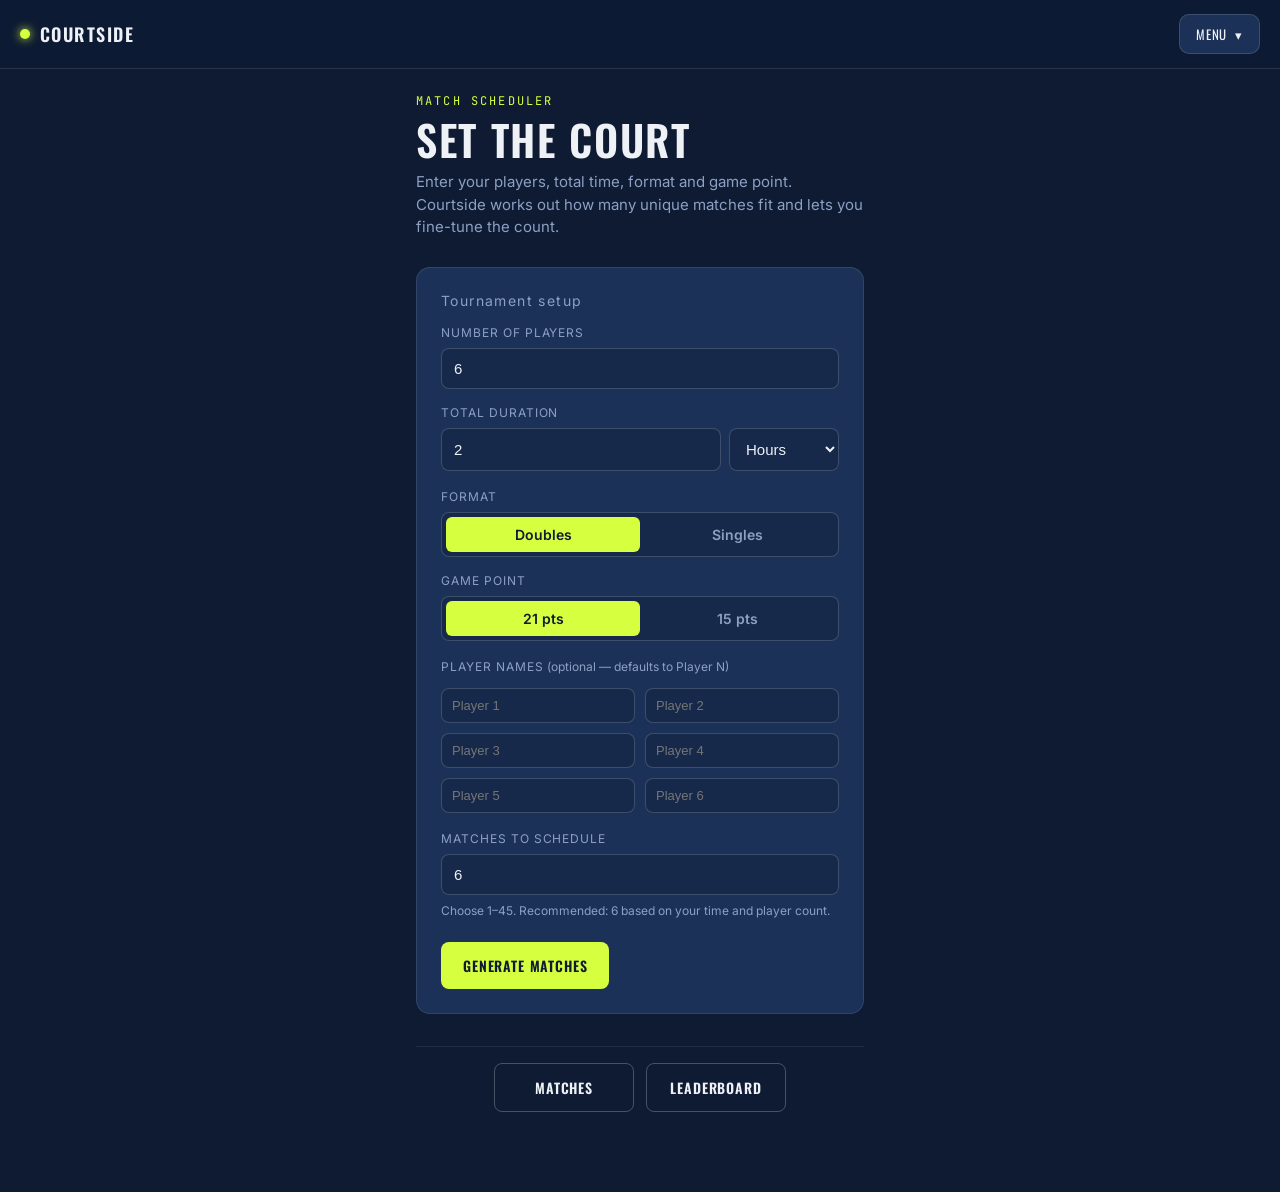
==== index.html @ 6d099b91 "Add files via upload Enabled share button for Sharing Leaderboard" ====
<!DOCTYPE html>
<html lang="en">
<head>
  <meta charset="UTF-8">
  <meta name="viewport" content="width=device-width, initial-scale=1.0">
  <title>Courtside — Badminton Match Scheduler</title>
  <link rel="preconnect" href="https://fonts.googleapis.com">
  <link href="https://fonts.googleapis.com/css2?family=Oswald:wght@500;600;700&family=Inter:wght@400;500;600;700&family=JetBrains+Mono:wght@500;600&display=swap" rel="stylesheet">
  <style>
    * { box-sizing: border-box; margin: 0; }
    body {
      background: #0E1B33;
      background-image: 
        linear-gradient(#0E1B33, #0E1B33),
        repeating-linear-gradient(0deg, rgba(238,241,246,0.025) 0px, rgba(238,241,246,0.025) 1px, transparent 1px, transparent 80px),
        repeating-linear-gradient(90deg, rgba(238,241,246,0.025) 0px, rgba(238,241,246,0.025) 1px, transparent 1px, transparent 80px);
      color: #EEF1F6;
      font-family: 'Inter', system-ui, sans-serif;
      min-height: 100vh;
    }
    h1, h2, h3, .display { font-family: 'Oswald', sans-serif; text-transform: uppercase; letter-spacing: 0.04em; font-weight: 600; margin: 0; }
    .mono { font-family: 'JetBrains Mono', monospace; }
    button { font-family: inherit; cursor: pointer; }
    :focus-visible { outline: 2px solid #D6FF3F; outline-offset: 2px; }

    /* navbar */
    .navbar {
      position: sticky; top: 0; z-index: 50;
      display: flex; align-items: center; justify-content: space-between;
      padding: 14px 20px;
      background: rgba(14,27,51,0.92);
      backdrop-filter: blur(6px);
      border-bottom: 1px solid rgba(238,241,246,0.12);
    }
    .navbar__brand { display: flex; align-items: center; gap: 10px; }
    .navbar__brand .dot { width: 10px; height: 10px; border-radius: 50%; background: #D6FF3F; box-shadow: 0 0 10px #D6FF3F; }
    .navbar__title { font-size: 18px; letter-spacing: 0.08em; }
    .navbar__menu { position: relative; }
    .navbar__toggle {
      background: #1C3157; border: 1px solid rgba(238,241,246,0.15);
      color: #EEF1F6; padding: 9px 16px; border-radius: 10px;
      font-family: 'Oswald', sans-serif; font-size: 13px; letter-spacing: 0.06em; text-transform: uppercase;
      display: flex; align-items: center; gap: 8px;
    }
    .navbar__toggle:hover { border-color: #D6FF3F; }
    .navbar__caret { transition: transform .15s ease; }
    .navbar__menu.open .navbar__caret { transform: rotate(180deg); }
    .navbar__dropdown {
      position: absolute; right: 0; top: calc(100% + 8px);
      background: #1C3157; border: 1px solid rgba(238,241,246,0.15);
      border-radius: 10px; min-width: 190px; overflow: hidden;
      box-shadow: 0 12px 30px rgba(0,0,0,0.45);
      display: none; flex-direction: column;
    }
    .navbar__menu.open .navbar__dropdown { display: flex; }
    .navbar__item {
      padding: 12px 16px; background: transparent; border: 0; color: #EEF1F6;
      text-align: left; font-size: 14px; display: flex; align-items: center; justify-content: space-between;
    }
    .navbar__item:hover { background: #213A66; }
    .navbar__item.active { color: #D6FF3F; }
    .navbar__item.danger:hover { background: rgba(255,107,107,0.14); color: #FF6B6B; }

    main { max-width: 480px; margin: 0 auto; padding: 24px 16px 80px; }
    .view { display: none; }
    .view.active { display: block; }

    /* home */
    .hero { margin-bottom: 28px; }
    .hero__eyebrow { color: #D6FF3F; font-family: 'JetBrains Mono', monospace; font-size: 12px; letter-spacing: 0.18em; text-transform: uppercase; margin-bottom: 8px; }
    .hero h1 { font-size: clamp(28px, 5vw, 42px); line-height: 1.05; }
    .hero p { color: #8CA0C4; max-width: 560px; margin-top: 10px; font-size: 15px; line-height: 1.5; }

    .panel {
      background: #1C3157; border: 1px solid rgba(238,241,246,0.1);
      border-radius: 14px; padding: 24px; margin-bottom: 20px;
    }
    .panel__title { font-size: 14px; color: #8CA0C4; letter-spacing: 0.1em; margin-bottom: 16px; }

    .field-row { display: grid; grid-template-columns: 1fr; gap: 16px; margin-bottom: 18px; }
    .field { display: flex; flex-direction: column; gap: 8px; }
    .field label { font-size: 12px; color: #8CA0C4; text-transform: uppercase; letter-spacing: 0.08em; }
    .field .field-hint { font-size: 12px; color: #8CA0C4; text-transform: none; letter-spacing: 0; }
    .field input[type="number"], .field select {
      background: #16294A; border: 1px solid rgba(238,241,246,0.18);
      color: #EEF1F6; padding: 11px 12px; border-radius: 8px; font-size: 15px;
      width: 100%;
      min-width: 0;
    }
    .duration-combo { display: flex; gap: 8px; }
    .duration-combo input { flex: 1; min-width: 0; }
    .duration-combo select { width: 110px; flex-shrink: 0; }

    .segmented {
      display: flex; background: #16294A; border-radius: 8px; padding: 4px; border: 1px solid rgba(238,241,246,0.18);
    }
    .segmented button {
      flex: 1; background: transparent; border: 0; color: #8CA0C4;
      padding: 9px 10px; border-radius: 6px; font-size: 14px; font-weight: 600;
    }
    .segmented button.active { background: #D6FF3F; color: #0E1B33; }

    .player-names { display: grid; grid-template-columns: 1fr 1fr; gap: 10px; margin-top: 6px; }
    .player-names input {
      background: #16294A; border: 1px solid rgba(238,241,246,0.18);
      color: #EEF1F6; padding: 9px 10px; border-radius: 8px; font-size: 13px; width: 100%;
      min-width: 0;
    }

    .btn {
      border: 0; border-radius: 8px; padding: 13px 22px; font-family: 'Oswald', sans-serif;
      font-size: 14px; letter-spacing: 0.06em; text-transform: uppercase; font-weight: 600;
    }
    .btn-primary { background: #D6FF3F; color: #0E1B33; }
    .btn-primary:hover { background: #a8c92f; }
    .btn-ghost { background: transparent; border: 1px solid rgba(238,241,246,0.25); color: #EEF1F6; }
    .btn-ghost:hover { border-color: #D6FF3F; color: #D6FF3F; }
    .btn-danger { background: transparent; border: 1px solid rgba(255,107,107,0.5); color: #FF6B6B; }
    .btn-danger:hover { background: rgba(255,107,107,0.12); }
    .btn:disabled { opacity: 0.4; cursor: not-allowed; }

    .banner { padding: 12px 14px; border-radius: 8px; font-size: 13px; margin-bottom: 16px; line-height: 1.5; }
    .banner-error { background: rgba(255,107,107,0.12); border: 1px solid rgba(255,107,107,0.4); color: #ffb3b3; }
    .banner-warning { background: rgba(255,178,56,0.12); border: 1px solid rgba(255,178,56,0.4); color: #FFB238; }
    .banner-empty { background: #1C3157; border: 1px dashed rgba(238,241,246,0.25); color: #8CA0C4; text-align: center; padding: 40px 20px; border-radius: 14px; }

    /* scoreboard */
    .scoreboard {
      display: grid; grid-template-columns: 1fr 1fr;
      background: #0E1B33; border: 1px solid rgba(214,255,63,0.3);
      border-radius: 12px; overflow: hidden; margin-bottom: 24px;
    }
    .scoreboard__cell {
      padding: 14px 16px; border-right: 1px solid rgba(238,241,246,0.1); border-bottom: 1px solid rgba(238,241,246,0.1);
    }
    .scoreboard__cell:nth-child(2n) { border-right: 0; }
    .scoreboard__cell:nth-last-child(-n+2) { border-bottom: 0; }
    .scoreboard__label { font-size: 10px; color: #8CA0C4; letter-spacing: 0.14em; text-transform: uppercase; margin-bottom: 6px; }
    .scoreboard__value { font-family: 'JetBrains Mono', monospace; font-size: 20px; color: #D6FF3F; font-weight: 600; }
    .scoreboard__bar { height: 5px; background: #1C3157; border-radius: 3px; margin-top: 8px; overflow: hidden; }
    .scoreboard__bar-fill { height: 100%; background: #D6FF3F; }

    /* match cards */
    .match-list-heading { display: flex; align-items: center; gap: 12px; margin: 0 0 14px; }
    .match-list-heading span.line { flex: 1; height: 1px; background: rgba(238,241,246,0.15); }
    .match-list-heading__label { font-size: 13px; color: #8CA0C4; letter-spacing: 0.12em; text-transform: uppercase; }

    .match-grid { display: grid; grid-template-columns: 1fr; gap: 16px; }

    .match-card {
      background: #1C3157; border: 1px solid rgba(238,241,246,0.1);
      border-radius: 12px; overflow: hidden;
    }
    .match-card__meta {
      display: flex; justify-content: space-between; align-items: center;
      padding: 10px 14px; background: rgba(0,0,0,0.15);
      font-family: 'JetBrains Mono', monospace; font-size: 11px; color: #8CA0C4;
    }
    .match-card__court {
      display: grid; grid-template-columns: 1fr auto 1fr; align-items: stretch;
      min-height: 96px;
    }
    .match-card__side {
      display: flex; flex-direction: column; justify-content: center; align-items: center;
      padding: 14px 10px; text-align: center; gap: 4px;
    }
    .match-card__side-name { font-size: 14px; font-weight: 600; line-height: 1.3; }
    .match-card__net {
      width: 0; border-left: 2px dashed rgba(238,241,246,0.3); position: relative;
    }
    .match-card__net::before {
      content: ""; position: absolute; top: 50%; left: 50%; transform: translate(-50%,-50%);
      width: 22px; height: 22px; border-radius: 50%; background: #0E1B33;
      border: 1px solid rgba(238,241,246,0.3);
    }
    .match-card__actions { display: grid; grid-template-columns: 1fr 1fr; border-top: 1px solid rgba(238,241,246,0.1); }
    .match-card__win-btn {
      background: transparent; border: 0; color: #8CA0C4; padding: 11px 8px;
      font-size: 12px; letter-spacing: 0.05em; text-transform: uppercase; font-weight: 600;
      border-right: 1px solid rgba(238,241,246,0.1);
    }
    .match-card__win-btn:last-child { border-right: 0; }
    .match-card__win-btn:hover:not(:disabled) { background: rgba(214,255,63,0.12); color: #D6FF3F; }
    .match-card__win-btn:disabled { cursor: default; }

    .match-card.decided .match-card__side.winner { background: rgba(214,255,63,0.1); }
    .match-card.decided .match-card__side.winner .match-card__side-name { color: #D6FF3F; }
    .match-card.decided .match-card__side.winner::after { content: "🏸 WON"; font-size: 10px; letter-spacing: 0.1em; color: #D6FF3F; margin-top: 2px; }
    .match-card.decided .match-card__side.loser { opacity: 0.45; }
    .match-card.decided .match-card__win-btn { opacity: 0.35; }
    .match-card.decided .match-card__win-btn.chosen { opacity: 1; color: #D6FF3F; }

    /* leaderboard */
    .leaderboard-wrap { width: 100%; overflow-x: auto; border-radius: 12px; }
    .leaderboard-table { width: 100%; min-width: 420px; border-collapse: collapse; background: #1C3157; }
    .leaderboard-table th, .leaderboard-table td { padding: 10px 12px; text-align: left; font-size: 13px; white-space: nowrap; }
    .leaderboard-table thead th {
      background: rgba(0,0,0,0.2); font-family: 'JetBrains Mono', monospace; font-size: 11px;
      color: #8CA0C4; text-transform: uppercase; letter-spacing: 0.08em;
    }
    .leaderboard-table tbody tr:not(:last-child) { border-bottom: 1px solid rgba(238,241,246,0.08); }
    .leaderboard-table tbody tr:first-child .rank { color: #D6FF3F; }
    .rank { font-family: 'JetBrains Mono', monospace; font-weight: 600; }
    .win-pct { color: #8CA0C4; font-family: 'JetBrains Mono', monospace; font-size: 13px; }

    .section-actions { display: flex; gap: 12px; margin-top: 24px; flex-wrap: wrap; }

    /* bottom nav */
    .bottom-nav {
      display: flex; justify-content: center; gap: 12px;
      margin-top: 32px; padding-top: 16px;
      border-top: 1px solid rgba(238,241,246,0.08);
    }
    .bottom-nav .btn { flex: 1; max-width: 140px; text-align: center; }

    .share-btn {
      background: #1C3157; border: 1px solid rgba(214,255,63,0.3);
      color: #D6FF3F; padding: 10px 16px; border-radius: 8px;
      font-family: 'Oswald', sans-serif; font-size: 13px; letter-spacing: 0.06em;
      display: inline-flex; align-items: center; gap: 8px;
    }
    .share-btn:hover { background: #213A66; }

    @media (max-width:400px){
      .panel { padding: 16px; }
      .duration-combo select { width: 90px; }
      .field-row { gap: 12px; }
    }
    @media (prefers-reduced-motion: reduce){ * { transition: none !important; } }
  </style>
</head>
<body>

<nav class="navbar">
  <div class="navbar__brand">
    <span class="dot"></span>
    <span class="navbar__title display">Courtside</span>
  </div>
  <div class="navbar__menu" id="navMenu">
    <button class="navbar__toggle" id="navToggle" aria-haspopup="true" aria-expanded="false">
      Menu <span class="navbar__caret">▾</span>
    </button>
    <div class="navbar__dropdown" role="menu">
      <button class="navbar__item" data-view="home" role="menuitem">Home</button>
      <button class="navbar__item" data-view="matches" role="menuitem">Matches</button>
      <button class="navbar__item" data-view="leaderboard" role="menuitem">Leaderboard</button>
      <button class="navbar__item danger" id="resetBtn" role="menuitem">Reset</button>
    </div>
  </div>
</nav>

<main>

  <!-- HOME -->
  <section class="view" id="view-home">
    <div class="hero">
      <div class="hero__eyebrow">Match Scheduler</div>
      <h1 id="homeHeading">Set the court</h1>
      <p>Enter your players, total time, format and game point. Courtside works out
      how many unique matches fit and lets you fine-tune the count.</p>
    </div>
    <div id="homeBanner"></div>

    <form class="panel" id="setupForm">
      <div class="panel__title">Tournament setup</div>

      <div class="field-row">
        <div class="field">
          <label for="numPlayers">Number of players</label>
          <input type="number" id="numPlayers" min="2" max="40" step="1" value="6" required>
        </div>
        <div class="field">
          <label for="durationValue">Total duration</label>
          <div class="duration-combo">
            <input type="number" id="durationValue" min="1" step="1" value="2" required>
            <select id="durationUnit">
              <option value="hrs" selected>Hours</option>
              <option value="min">Minutes</option>
            </select>
          </div>
        </div>
      </div>

      <div class="field-row">
        <div class="field">
          <label>Format</label>
          <div class="segmented" id="formatSegmented">
            <button type="button" data-format="doubles" class="active">Doubles</button>
            <button type="button" data-format="singles">Singles</button>
          </div>
        </div>
        <div class="field">
          <label>Game point</label>
          <div class="segmented" id="gamePointSegmented">
            <button type="button" data-point="21" class="active">21 pts</button>
            <button type="button" data-point="15">15 pts</button>
          </div>
        </div>
      </div>

      <div class="field" style="margin-bottom:18px;">
        <label>Player names <span class="field-hint">(optional — defaults to Player N)</span></label>
        <div class="player-names" id="playerNames"></div>
      </div>

      <div class="field" style="margin-bottom:18px;">
        <label for="matchCount">Matches to schedule</label>
        <input type="number" id="matchCount" min="1" step="1" value="1">
        <span class="field-hint" id="matchCountHint"></span>
      </div>

      <div class="section-actions">
        <button type="submit" class="btn btn-primary" id="generateBtn">Generate Matches</button>
      </div>
    </form>

    <!-- bottom nav -->
    <div class="bottom-nav">
      <button class="btn btn-ghost" onclick="setView('matches')">Matches</button>
      <button class="btn btn-ghost" onclick="setView('leaderboard')">Leaderboard</button>
    </div>
  </section>

  <!-- MATCHES -->
  <section class="view" id="view-matches">
    <div class="hero">
      <div class="hero__eyebrow">Schedule</div>
      <h1>Matches</h1>
    </div>
    <div id="matchesContent"></div>

    <div class="bottom-nav">
      <button class="btn btn-ghost" onclick="setView('home')">Home</button>
      <button class="btn btn-ghost" onclick="setView('leaderboard')">Leaderboard</button>
      <button class="share-btn" id="shareMatchesBtn">📤 Share</button>
    </div>
  </section>

  <!-- LEADERBOARD -->
  <section class="view" id="view-leaderboard">
    <div class="hero">
      <div class="hero__eyebrow">Standings</div>
      <h1>Leaderboard</h1>
    </div>
    <div id="leaderboardContent"></div>

    <div class="bottom-nav">
      <button class="btn btn-ghost" onclick="setView('home')">Home</button>
      <button class="btn btn-ghost" onclick="setView('matches')">Matches</button>
      <button class="share-btn" id="shareLeaderboardBtn">📤 Share</button>
    </div>
  </section>

</main>

<script>
  /* ─── STATE ─── */
  const STORAGE_KEY = 'courtside_state_v2';
  let storageAvailable = true;

  function defaultState(){
    return {
      config: { numPlayers: 6, durationValue: 2, durationUnit: 'hrs', format: 'doubles', gamePoint: 21, matchCount: null },
      playerNames: [],
      players: [],
      matches: [],
      matchMinutes: 0,
      generated: false,
      warning: null,
      currentView: 'home'
    };
  }

  function loadState(){
    try { const raw = localStorage.getItem(STORAGE_KEY); if(!raw) return defaultState(); return Object.assign(defaultState(), JSON.parse(raw)); }
    catch(e){ storageAvailable = false; return defaultState(); }
  }

  let state = loadState();

  function saveState(){
    if(!storageAvailable) return;
    try { localStorage.setItem(STORAGE_KEY, JSON.stringify(state)); } catch(e){ storageAvailable = false; }
  }

  function resetState(){
    try { localStorage.removeItem(STORAGE_KEY); } catch(e) {}
    state = defaultState();
    saveState();
    renderAll();
    setView('home');
  }

  /* ─── MATCH ENGINE ─── */
  const MatchEngine = (function(){
    const TRANSITION_MINUTES = 3;
    const ABS_MIN_MATCH_MINUTES = 4;

    function combin(n,k){ if(k<0||k>n) return 0; k=Math.min(k,n-k); let r=1; for(let i=0;i<k;i++) r = r*(n-i)/(i+1); return Math.round(r); }

    function combinationIndices(n,k){
      const results=[]; const combo=[];
      function recurse(start){
        if(combo.length===k){ results.push(combo.slice()); return; }
        for(let i=start;i<n;i++){ combo.push(i); recurse(i+1); combo.pop(); }
      }
      recurse(0);
      return results;
    }

    function shuffle(arr){ const a=arr.slice(); for(let i=a.length-1;i>0;i--){ const j=Math.floor(Math.random()*(i+1)); [a[i],a[j]]=[a[j],a[i]]; } return a; }

    function matchMinutesForGamePoint(gamePoint){ return Math.max(ABS_MIN_MATCH_MINUTES, Math.round(15 * (gamePoint / 21))); }

    function maxUniqueMatches(n, format){
      if(format === 'singles') return n >= 2 ? combin(n,2) : 0;
      return n >= 4 ? combin(n,4) * 3 : 0;
    }

    function timeFitCount(totalMinutes, matchMinutes){
      if(matchMinutes <= 0) return 0;
      return Math.max(0, Math.floor((totalMinutes + TRANSITION_MINUTES) / (matchMinutes + TRANSITION_MINUTES)));
    }

    function estimate(n, format, totalMinutes, gamePoint){
      const maxUnique = maxUniqueMatches(n, format);
      const estMatchMinutes = matchMinutesForGamePoint(gamePoint);
      const fit = timeFitCount(totalMinutes, estMatchMinutes);
      const recommended = maxUnique > 0 ? Math.max(1, Math.min(maxUnique, fit || 1)) : 0;
      return { maxUnique, estMatchMinutes, timeFit: fit, recommended };
    }

    function generateSinglesMatches(players, desiredCount){
      const entities = shuffle(players).map(p => ({ id: p.id, name: p.name }));
      let list = entities.slice();
      const hasBye = list.length % 2 !== 0;
      if(hasBye) list.push({ id:'bye', name:'BYE', isBye:true });
      const n = list.length;
      if(n < 2) return [];
      const fixed = list[0];
      let rotating = list.slice(1);
      const rounds = [];
      for(let r=0; r<n-1; r++){
        const roundEntities = [fixed, ...rotating];
        const roundMatches = [];
        for(let i=0; i<n/2; i++){
          const a = roundEntities[i];
          const b = roundEntities[n-1-i];
          if(!a.isBye && !b.isBye) roundMatches.push({ sideA: a, sideB: b });
        }
        if(roundMatches.length) rounds.push(roundMatches);
        rotating.unshift(rotating.pop());
      }
      const flat = rounds.flat().slice(0, desiredCount);
      return flat.map(m => ({
        sideA: { playerIds: [m.sideA.id], label: m.sideA.name },
        sideB: { playerIds: [m.sideB.id], label: m.sideB.name }
      }));
    }

    function generateDoublesMatches(players, desiredCount){
      const n = players.length;
      if(n < 4 || desiredCount <= 0) return [];
      const playedCount = {}; players.forEach(p => playedCount[p.id] = 0);
      const usedPartnerships = new Map();
      const usedMatchKeys = new Set();
      const matches = [];
      function partnershipKey(pair){ return pair.map(p => p.id).sort().join('+'); }
      function matchKey(sideA, sideB){
        const a = partnershipKey(sideA), b = partnershipKey(sideB);
        return [a,b].sort().join('__');
      }
      function bumpPartnership(pair){ const k = partnershipKey(pair); usedPartnerships.set(k, (usedPartnerships.get(k)||0)+1); }
      function commit(sideA, sideB){
        matches.push({ sideA, sideB });
        usedMatchKeys.add(matchKey(sideA, sideB));
        sideA.forEach(p => playedCount[p.id]++);
        sideB.forEach(p => playedCount[p.id]++);
        bumpPartnership(sideA);
        bumpPartnership(sideB);
      }
      function splitScore(sideA, sideB){
        return (usedPartnerships.get(partnershipKey(sideA))||0) + (usedPartnerships.get(partnershipKey(sideB))||0);
      }

      const smallPool = n <= 16;
      if(smallPool){
        let candidates = [];
        combinationIndices(n, 4).forEach(idxSet => {
          const [a,b,c,d] = idxSet.map(i => players[i]);
          [[[a,b],[c,d]], [[a,c],[b,d]], [[a,d],[b,c]]].forEach(([sA,sB]) => candidates.push({ sideA: sA, sideB: sB }));
        });
        while(matches.length < desiredCount && candidates.length){
          candidates = candidates.filter(c => !usedMatchKeys.has(matchKey(c.sideA, c.sideB)));
          if(!candidates.length) break;
          candidates.sort((x,y) => {
            const px = x.sideA.concat(x.sideB).reduce((s,p)=>s+playedCount[p.id],0);
            const py = y.sideA.concat(y.sideB).reduce((s,p)=>s+playedCount[p.id],0);
            if(px !== py) return px - py;
            return splitScore(x.sideA, x.sideB) - splitScore(y.sideA, y.sideB);
          });
          const shortlist = candidates.slice(0, Math.min(5, candidates.length));
          const pick = shortlist[Math.floor(Math.random() * shortlist.length)];
          commit(pick.sideA, pick.sideB);
        }
      } else {
        let attempts = 0;
        const maxAttempts = desiredCount * 100 + 500;
        while(matches.length < desiredCount && attempts < maxAttempts){
          attempts++;
          const sorted = players.slice().sort((x,y) => playedCount[x.id] - playedCount[y.id] || Math.random() - 0.5);
          const [a,b,c,d] = sorted.slice(0,4);
          const splits = [[[a,b],[c,d]], [[a,c],[b,d]], [[a,d],[b,c]]]
            .sort((s1,s2) => splitScore(s1[0],s1[1]) - splitScore(s2[0],s2[1]));
          const [sideA, sideB] = splits[0];
          if(usedMatchKeys.has(matchKey(sideA, sideB))) continue;
          commit(sideA, sideB);
        }
      }
      return matches.map(m => ({
        sideA: { playerIds: m.sideA.map(p=>p.id), label: m.sideA.map(p=>p.name).join(' & ') },
        sideB: { playerIds: m.sideB.map(p=>p.id), label: m.sideB.map(p=>p.name).join(' & ') }
      }));
    }

    function assignSchedule(flatMatches, totalMinutes){
      const count = flatMatches.length;
      if(count === 0) return { matches: [], matchMinutes: 0, warning: null };
      let matchMinutes = Math.floor((totalMinutes - (count - 1) * TRANSITION_MINUTES) / count);
      let warning = null;
      if(matchMinutes < ABS_MIN_MATCH_MINUTES){
        matchMinutes = ABS_MIN_MATCH_MINUTES;
        warning = `Tight schedule: matches are set to the ${ABS_MIN_MATCH_MINUTES}-min floor to fit all ${count} into your total duration. Reduce match count or add time for a more comfortable pace.`;
      }
      let cursor = 0, id = 1;
      const scheduled = flatMatches.map(m => {
        const startMin = cursor, endMin = cursor + matchMinutes;
        cursor = endMin + TRANSITION_MINUTES;
        return { id: 'm' + (id++), sideA: m.sideA, sideB: m.sideB, winnerSide: null, startMin, endMin };
      });
      return { matches: scheduled, matchMinutes, warning };
    }

    function generate(config, players){
      const totalMinutes = config.durationUnit === 'hrs' ? Number(config.durationValue) * 60 : Number(config.durationValue);
      const flat = config.format === 'singles' ? generateSinglesMatches(players, config.matchCount) : generateDoublesMatches(players, config.matchCount);
      return assignSchedule(flat, totalMinutes);
    }

    return { estimate, maxUniqueMatches, matchMinutesForGamePoint, timeFitCount, generate };
  })();

  /* ─── HELPERS ─── */
  function formatMinutes(min){ const h=Math.floor(min/60), m=min%60; return h>0 ? `${h}:${String(m).padStart(2,'0')}` : `0:${String(m).padStart(2,'0')}`; }
  function getFormat(){ return document.querySelector('#formatSegmented button.active').dataset.format; }
  function getGamePoint(){ return Number(document.querySelector('#gamePointSegmented button.active').dataset.point); }

  /* ─── RENDER HOME ─── */
  function renderPlayerNameInputs(){
    const container = document.getElementById('playerNames');
    const n = Math.max(0, Math.min(40, Number(document.getElementById('numPlayers').value) || 0));
    const existing = state.playerNames || [];
    container.innerHTML = '';
    for(let i=0;i<n;i++){
      const input = document.createElement('input');
      input.type = 'text';
      input.placeholder = `Player ${i+1}`;
      input.value = existing[i] || '';
      input.dataset.idx = i;
      container.appendChild(input);
    }
  }

  function updateEstimate(){
    const numPlayers = Math.max(0, Number(document.getElementById('numPlayers').value) || 0);
    const durationValue = Number(document.getElementById('durationValue').value) || 0;
    const durationUnit = document.getElementById('durationUnit').value;
    const format = getFormat();
    const gamePoint = getGamePoint();
    const totalMinutes = durationUnit === 'hrs' ? durationValue*60 : durationValue;

    const est = MatchEngine.estimate(numPlayers, format, totalMinutes, gamePoint);
    const countInput = document.getElementById('matchCount');
    const hint = document.getElementById('matchCountHint');

    if(est.maxUnique === 0){
      countInput.min = 0; countInput.max = 0; countInput.value = 0; countInput.disabled = true;
      hint.textContent = '';
      return;
    }
    countInput.disabled = false;
    countInput.min = 1;
    countInput.max = est.maxUnique;
    const desired = Number(countInput.dataset.userSet === '1' ? countInput.value : est.recommended);
    countInput.value = Math.min(Math.max(desired || est.recommended, 1), est.maxUnique);
    hint.textContent = `Choose 1–${est.maxUnique}. Recommended: ${est.recommended} based on your time and player count.`;
  }

  function renderHome(){
    document.getElementById('numPlayers').value = state.config.numPlayers;
    document.getElementById('durationValue').value = state.config.durationValue;
    document.getElementById('durationUnit').value = state.config.durationUnit;
    document.querySelectorAll('#formatSegmented button').forEach(btn => btn.classList.toggle('active', btn.dataset.format === state.config.format));
    document.querySelectorAll('#gamePointSegmented button').forEach(btn => btn.classList.toggle('active', Number(btn.dataset.point) === state.config.gamePoint));
    renderPlayerNameInputs();
    const countInput = document.getElementById('matchCount');
    countInput.dataset.userSet = '0';
    updateEstimate();
    document.getElementById('homeHeading').textContent = state.generated ? 'Update the court' : 'Set the court';
    document.getElementById('generateBtn').textContent = state.generated ? 'Regenerate Matches' : 'Generate Matches';
    const banner = document.getElementById('homeBanner');
    banner.innerHTML = '';
    if(!storageAvailable){
      const div = document.createElement('div');
      div.className = 'banner banner-error';
      div.textContent = 'This browser is blocking local storage, so results won\'t be saved across a refresh. Everything still works for this session.';
      banner.appendChild(div);
    }
    if(state.generated){
      const div = document.createElement('div');
      div.className = 'banner banner-warning';
      div.textContent = 'A schedule already exists. Regenerating will reshuffle pairings and clear all recorded results.';
      banner.appendChild(div);
    }
  }

  /* ─── RENDER MATCHES ─── */
  function renderMatches(){
    const container = document.getElementById('matchesContent');
    container.innerHTML = '';
    if(!state.generated || state.matches.length === 0){
      const empty = document.createElement('div');
      empty.className = 'banner-empty';
      empty.innerHTML = `No matches yet. Head to <strong>Home</strong> to set up players, duration and format.`;
      container.appendChild(empty);
      return;
    }
    if(state.warning){
      const warn = document.createElement('div');
      warn.className = 'banner banner-warning';
      warn.textContent = state.warning;
      container.appendChild(warn);
    }
    const flat = state.matches;
    const completed = flat.filter(m => m.winnerSide).length;
    const totalTime = flat.length ? flat[flat.length-1].endMin : 0;
    const pct = flat.length ? Math.round((completed/flat.length)*100) : 0;

    const scoreboard = document.createElement('div');
    scoreboard.className = 'scoreboard';
    scoreboard.innerHTML = `
      <div class="scoreboard__cell">
        <div class="scoreboard__label">Format</div>
        <div class="scoreboard__value" style="font-size:16px;text-transform:capitalize;">${state.config.format} · to ${state.config.gamePoint}</div>
      </div>
      <div class="scoreboard__cell">
        <div class="scoreboard__label">Match length</div>
        <div class="scoreboard__value">${state.matchMinutes} min</div>
      </div>
      <div class="scoreboard__cell">
        <div class="scoreboard__label">Matches</div>
        <div class="scoreboard__value">${completed}/${flat.length}</div>
        <div class="scoreboard__bar"><div class="scoreboard__bar-fill" style="width:${pct}%;"></div></div>
      </div>
      <div class="scoreboard__cell">
        <div class="scoreboard__label">Scheduled length</div>
        <div class="scoreboard__value">${formatMinutes(totalTime)}</div>
      </div>
    `;
    container.appendChild(scoreboard);

    const grid = document.createElement('div');
    grid.className = 'match-grid';
    flat.forEach(match => grid.appendChild(renderMatchCard(match)));
    container.appendChild(grid);
  }

  function renderMatchCard(match){
    const card = document.createElement('div');
    card.className = 'match-card' + (match.winnerSide ? ' decided' : '');
    const meta = document.createElement('div');
    meta.className = 'match-card__meta mono';
    meta.innerHTML = `<span>${match.id.toUpperCase()}</span><span>${formatMinutes(match.startMin)}–${formatMinutes(match.endMin)}</span>`;
    card.appendChild(meta);
    const court = document.createElement('div');
    court.className = 'match-card__court';
    const sideA = document.createElement('div');
    sideA.className = 'match-card__side' + (match.winnerSide === 'A' ? ' winner' : (match.winnerSide ? ' loser' : ''));
    sideA.innerHTML = `<span class="match-card__side-name">${match.sideA.label}</span>`;
    const net = document.createElement('div');
    net.className = 'match-card__net';
    const sideB = document.createElement('div');
    sideB.className = 'match-card__side' + (match.winnerSide === 'B' ? ' winner' : (match.winnerSide ? ' loser' : ''));
    sideB.innerHTML = `<span class="match-card__side-name">${match.sideB.label}</span>`;
    court.appendChild(sideA); court.appendChild(net); court.appendChild(sideB);
    card.appendChild(court);

    const actions = document.createElement('div');
    actions.className = 'match-card__actions';
    const btnA = document.createElement('button');
    btnA.className = 'match-card__win-btn' + (match.winnerSide === 'A' ? ' chosen' : '');
    btnA.textContent = match.winnerSide ? (match.winnerSide === 'A' ? '✓ Winner' : match.sideA.label.split(' ')[0] + ' lost') : `${match.sideA.label} won`;
    btnA.disabled = !!match.winnerSide;
    btnA.addEventListener('click', () => setWinner(match.id, 'A'));
    const btnB = document.createElement('button');
    btnB.className = 'match-card__win-btn' + (match.winnerSide === 'B' ? ' chosen' : '');
    btnB.textContent = match.winnerSide ? (match.winnerSide === 'B' ? '✓ Winner' : match.sideB.label.split(' ')[0] + ' lost') : `${match.sideB.label} won`;
    btnB.disabled = !!match.winnerSide;
    btnB.addEventListener('click', () => setWinner(match.id, 'B'));
    actions.appendChild(btnA); actions.appendChild(btnB);
    card.appendChild(actions);
    return card;
  }

  function setWinner(matchId, side){
    const match = state.matches.find(m => m.id === matchId);
    if(match && !match.winnerSide){
      match.winnerSide = side;
      saveState();
      renderMatches();
      renderLeaderboard();
    }
  }

  /* ─── RENDER LEADERBOARD ─── */
  function computeLeaderboard(){
    const stats = {};
    state.players.forEach(p => { stats[p.id] = { name: p.name, wins:0, losses:0, played:0 }; });
    state.matches.forEach(m => {
      if(!m.winnerSide) return;
      const winningIds = m.winnerSide === 'A' ? m.sideA.playerIds : m.sideB.playerIds;
      const losingIds = m.winnerSide === 'A' ? m.sideB.playerIds : m.sideA.playerIds;
      winningIds.forEach(id => { if(stats[id]){ stats[id].wins++; stats[id].played++; } });
      losingIds.forEach(id => { if(stats[id]){ stats[id].losses++; stats[id].played++; } });
    });
    return Object.values(stats).sort((a,b) => b.wins - a.wins || a.losses - b.losses);
  }

  function renderLeaderboard(){
    const container = document.getElementById('leaderboardContent');
    container.innerHTML = '';
    if(!state.generated || state.players.length === 0){
      const empty = document.createElement('div');
      empty.className = 'banner-empty';
      empty.innerHTML = `No standings yet. Generate matches and record a few results first.`;
      container.appendChild(empty);
      return;
    }
    const standings = computeLeaderboard();
    const table = document.createElement('table');
    table.className = 'leaderboard-table';
    table.innerHTML = `<thead><tr><th>#</th><th>Player</th><th>W</th><th>L</th><th>Played</th><th>Win %</th></tr></thead><tbody></tbody>`;
    const tbody = table.querySelector('tbody');
    standings.forEach((s, idx) => {
      const pct = s.played ? Math.round((s.wins/s.played)*100) : 0;
      const tr = document.createElement('tr');
      tr.innerHTML = `<td class="rank">${idx+1}</td><td>${s.name}</td><td>${s.wins}</td><td>${s.losses}</td><td>${s.played}</td><td class="win-pct">${s.played ? pct + '%' : '—'}</td>`;
      tbody.appendChild(tr);
    });
    const wrap = document.createElement('div');
    wrap.className = 'leaderboard-wrap';
    wrap.appendChild(table);
    container.appendChild(wrap);
  }

  /* ─── SHARE ─── */
  function buildShareText(){
    const date = new Date().toLocaleDateString('en-US', { year:'numeric', month:'short', day:'numeric' });
    const standings = computeLeaderboard();
    let text = `🏸 Match Results — ${date}\n\n`;
    const medals = ['🥇','🥈','🥉'];
    standings.forEach((s, i) => {
      const medal = i < 3 ? medals[i] : `${i+1}.`;
      text += `${medal} ${s.name} — ${s.wins}W, ${s.losses}L\n`;
    });
    const totalMatches = state.matches.filter(m => m.winnerSide).length;
    text += `\nTotal Matches: ${totalMatches}`;
    return text;
  }

  function shareResults(){
    const text = buildShareText();
    if(navigator.share){
      navigator.share({ title: 'Badminton Results', text }).catch(() => {});
    } else {
      navigator.clipboard.writeText(text).then(() => {
        alert('Results copied to clipboard! You can paste them into any chat app.');
      }).catch(() => {
        // fallback
        const textarea = document.createElement('textarea');
        textarea.value = text;
        document.body.appendChild(textarea);
        textarea.select();
        try { document.execCommand('copy'); alert('Results copied to clipboard!'); } catch(e) { alert('Copy failed. Please copy the text manually.'); }
        document.body.removeChild(textarea);
      });
    }
  }

  /* ─── VIEW SWITCHING ─── */
  function setView(view){
    state.currentView = view;
    saveState();
    document.querySelectorAll('.view').forEach(v => v.classList.remove('active'));
    document.getElementById('view-' + view).classList.add('active');
    document.querySelectorAll('.navbar__item[data-view]').forEach(btn => btn.classList.toggle('active', btn.dataset.view === view));
    if(view === 'home') renderHome();
    if(view === 'matches') renderMatches();
    if(view === 'leaderboard') renderLeaderboard();
    closeNav();
  }

  function renderAll(){ renderHome(); renderMatches(); renderLeaderboard(); }

  /* ─── NAV ─── */
  const navMenu = document.getElementById('navMenu');
  const navToggle = document.getElementById('navToggle');
  function closeNav(){ navMenu.classList.remove('open'); navToggle.setAttribute('aria-expanded','false'); }
  navToggle.addEventListener('click', (e) => { e.stopPropagation(); const isOpen = navMenu.classList.toggle('open'); navToggle.setAttribute('aria-expanded', String(isOpen)); });
  document.addEventListener('click', (e) => { if(!navMenu.contains(e.target)) closeNav(); });
  document.querySelectorAll('.navbar__item[data-view]').forEach(btn => btn.addEventListener('click', () => setView(btn.dataset.view)));

  /* ─── RESET ─── */
  document.getElementById('resetBtn').addEventListener('click', () => { closeNav(); if(confirm('Reset will permanently clear all players, matches and results. Continue?')) resetState(); });

  /* ─── SHARE BUTTONS ─── */
  document.getElementById('shareMatchesBtn').addEventListener('click', shareResults);
  document.getElementById('shareLeaderboardBtn').addEventListener('click', shareResults);

  /* ─── SETUP FORM ─── */
  document.getElementById('numPlayers').addEventListener('input', () => { renderPlayerNameInputs(); document.getElementById('matchCount').dataset.userSet = '0'; updateEstimate(); });
  document.getElementById('durationValue').addEventListener('input', updateEstimate);
  document.getElementById('durationUnit').addEventListener('change', updateEstimate);
  document.querySelectorAll('#formatSegmented button').forEach(btn => {
    btn.addEventListener('click', () => {
      document.querySelectorAll('#formatSegmented button').forEach(b => b.classList.remove('active'));
      btn.classList.add('active');
      document.getElementById('matchCount').dataset.userSet = '0';
      updateEstimate();
    });
  });
  document.querySelectorAll('#gamePointSegmented button').forEach(btn => {
    btn.addEventListener('click', () => {
      document.querySelectorAll('#gamePointSegmented button').forEach(b => b.classList.remove('active'));
      btn.classList.add('active');
      document.getElementById('matchCount').dataset.userSet = '0';
      updateEstimate();
    });
  });
  document.getElementById('matchCount').addEventListener('input', (e) => e.target.dataset.userSet = '1');

  document.getElementById('setupForm').addEventListener('submit', (e) => {
    e.preventDefault();
    const numPlayers = Number(document.getElementById('numPlayers').value);
    const durationValue = Number(document.getElementById('durationValue').value);
    const durationUnit = document.getElementById('durationUnit').value;
    const format = getFormat();
    const gamePoint = getGamePoint();
    const matchCount = Number(document.getElementById('matchCount').value);
    const banner = document.getElementById('homeBanner');
    banner.innerHTML = '';
    const errors = [];
    if(!Number.isInteger(numPlayers) || numPlayers < 2) errors.push('Enter at least 2 players.');
    if(format === 'doubles' && numPlayers < 4) errors.push('Doubles needs at least 4 players.');
    if(!durationValue || durationValue <= 0) errors.push('Enter a total duration greater than 0.');
    if(!matchCount || matchCount < 1) errors.push('Choose at least 1 match to schedule.');
    if(errors.length){
      const div = document.createElement('div');
      div.className = 'banner banner-error';
      div.innerHTML = errors.join('<br>');
      banner.appendChild(div);
      return;
    }
    if(state.generated){
      if(!confirm('This will reshuffle pairings and clear all current results. Continue?')) return;
    }
    const nameInputs = Array.from(document.querySelectorAll('#playerNames input'));
    const playerNames = nameInputs.map((inp, i) => inp.value.trim() || `Player ${i+1}`);
    const players = playerNames.map((name, i) => ({ id: 'p'+(i+1), name }));
    const config = { numPlayers, durationValue, durationUnit, format, gamePoint, matchCount };
    const result = MatchEngine.generate(config, players);
    state.config = config;
    state.playerNames = playerNames;
    state.players = players;
    state.matches = result.matches;
    state.matchMinutes = result.matchMinutes;
    state.warning = result.warning;
    state.generated = true;
    saveState();
    setView('matches');
  });

  /* ─── INIT ─── */
  (function init(){ renderAll(); setView(state.currentView || 'home'); })();
</script>
</body>
</html>
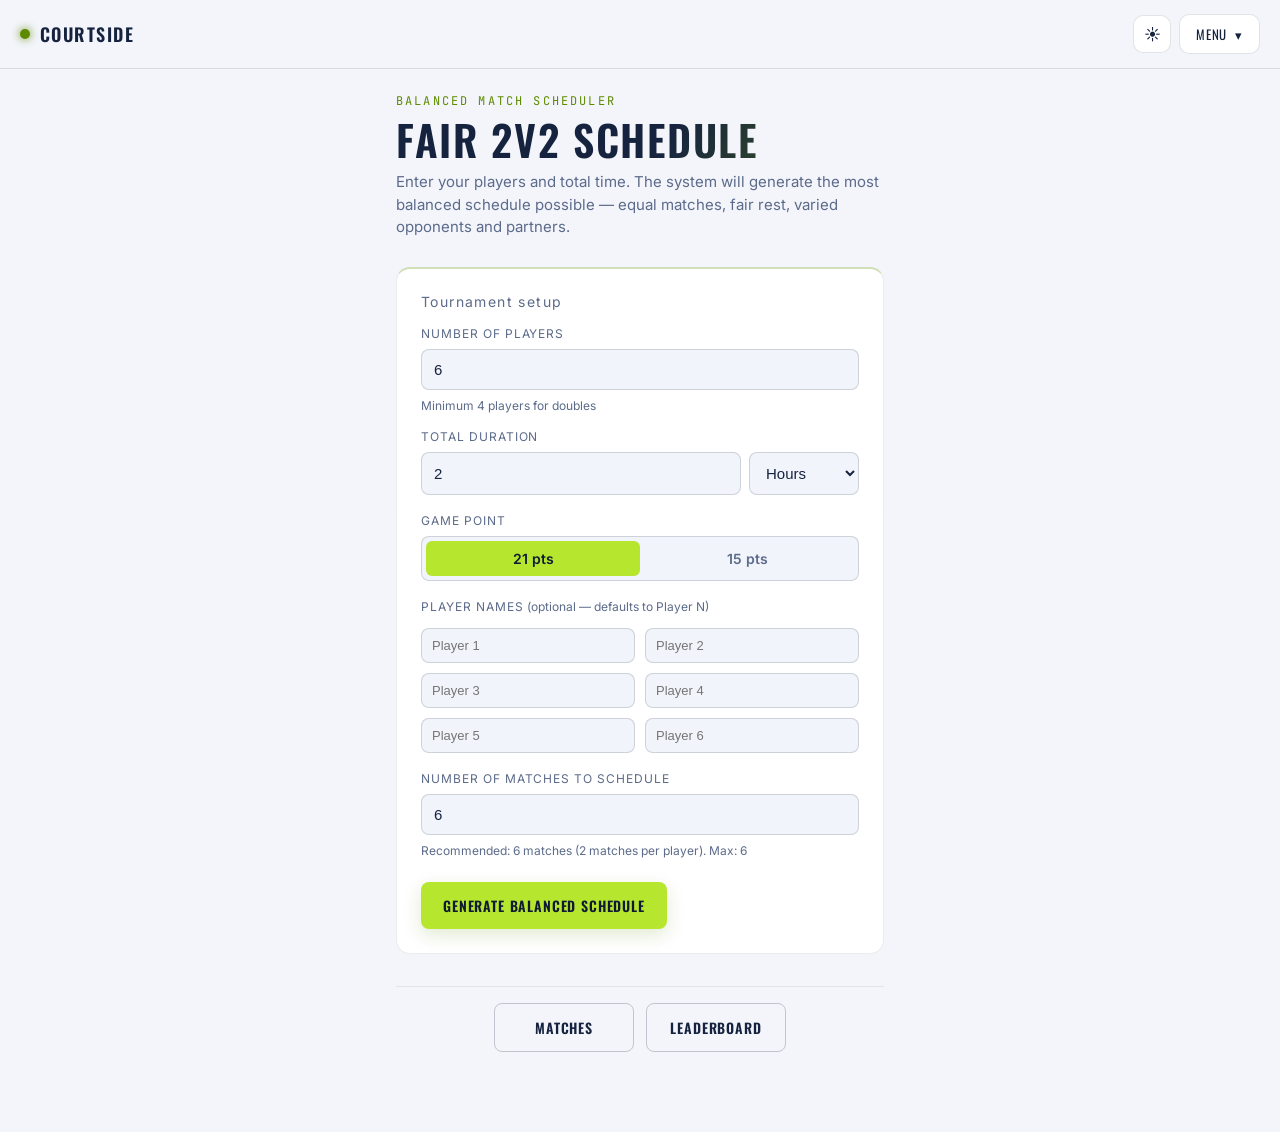
==== commit c00b26da: "Updated shuffle logic" ====
--- a/index.html
+++ b/index.html
@@ -3,87 +3,180 @@
 <head>
   <meta charset="UTF-8">
   <meta name="viewport" content="width=device-width, initial-scale=1.0">
-  <title>Courtside — Badminton Match Scheduler</title>
+  <title>Courtside — Balanced Badminton Scheduler</title>
   <link rel="preconnect" href="https://fonts.googleapis.com">
   <link href="https://fonts.googleapis.com/css2?family=Oswald:wght@500;600;700&family=Inter:wght@400;500;600;700&family=JetBrains+Mono:wght@500;600&display=swap" rel="stylesheet">
   <style>
+    :root{
+      color-scheme: dark;
+      /* surfaces */
+      --bg:#0E1B33;
+      --panel:#1C3157;
+      --panel-2:#213A66;
+      --inset:#16294A;
+      --grid-line: rgba(238,241,246,0.025);
+      --border-faint: rgba(238,241,246,0.1);
+      --border-soft: rgba(238,241,246,0.15);
+      --border-mid: rgba(238,241,246,0.18);
+      --border-strong: rgba(238,241,246,0.25);
+      --shadow: rgba(0,0,0,0.45);
+      --scrim: rgba(0,0,0,0.15);
+      /* text */
+      --text:#EEF1F6;
+      --text-muted:#8CA0C4;
+      /* accents — lime (primary/wins), teal (secondary/info), violet (tertiary) */
+      --accent:#D6FF3F;
+      --accent-strong:#EBFF8C;
+      --accent-hover:#BEE62E;
+      --accent-ink:#0E1B33;
+      --accent-soft: rgba(214,255,63,0.1);
+      --accent-soft-2: rgba(214,255,63,0.25);
+      --accent-soft-3: rgba(214,255,63,0.3);
+      --teal:#4FD8C4;
+      --teal-soft: rgba(79,216,196,0.16);
+      --violet:#B9A4FF;
+      --violet-soft: rgba(185,164,255,0.16);
+      --warning:#FFB238;
+      --warning-soft: rgba(255,178,56,0.12);
+      --warning-border: rgba(255,178,56,0.4);
+      --danger:#FF6B6B;
+      --danger-text:#ffb3b3;
+      --danger-soft: rgba(255,107,107,0.12);
+      --danger-border: rgba(255,107,107,0.4);
+      --danger-border-soft: rgba(255,107,107,0.5);
+      --danger-hover-bg: rgba(255,107,107,0.14);
+    }
+    html[data-theme="light"]{
+      color-scheme: light;
+      --bg:#F3F5FB;
+      --panel:#FFFFFF;
+      --panel-2:#EEF1FA;
+      --inset:#F1F4FA;
+      --grid-line: rgba(14,27,51,0.035);
+      --border-faint: rgba(14,27,51,0.08);
+      --border-soft: rgba(14,27,51,0.12);
+      --border-mid: rgba(14,27,51,0.16);
+      --border-strong: rgba(14,27,51,0.22);
+      --shadow: rgba(30,40,70,0.15);
+      --scrim: rgba(14,27,51,0.05);
+      --text:#16233F;
+      --text-muted:#5C6B8A;
+      --accent:#5E8A00;
+      --accent-strong:#4A6E00;
+      --accent-hover:#4A6E00;
+      --accent-ink:#FFFFFF;
+      --accent-soft: rgba(94,138,0,0.08);
+      --accent-soft-2: rgba(94,138,0,0.18);
+      --accent-soft-3: rgba(94,138,0,0.28);
+      --teal:#0E8C79;
+      --teal-soft: rgba(14,140,121,0.1);
+      --violet:#6E4FE0;
+      --violet-soft: rgba(110,79,224,0.1);
+      --warning:#B36B00;
+      --warning-soft: rgba(179,107,0,0.1);
+      --warning-border: rgba(179,107,0,0.35);
+      --danger:#C4302C;
+      --danger-text:#C4302C;
+      --danger-soft: rgba(196,48,44,0.08);
+      --danger-border: rgba(196,48,44,0.35);
+      --danger-border-soft: rgba(196,48,44,0.4);
+      --danger-hover-bg: rgba(196,48,44,0.1);
+    }
+    /* the primary button always sits on the vivid lime fill regardless of theme */
+    html[data-theme="light"] .btn-primary, html[data-theme="light"] .segmented button.active { color:#0E1B33; }
+    html[data-theme="light"] .btn-primary { background:#B7E62E; }
+    html[data-theme="light"] .btn-primary:hover { background:#A3D01F; }
+    html[data-theme="light"] .segmented button.active { background:#B7E62E; }
+
     * { box-sizing: border-box; margin: 0; }
     body {
-      background: #0E1B33;
-      background-image: 
-        linear-gradient(#0E1B33, #0E1B33),
-        repeating-linear-gradient(0deg, rgba(238,241,246,0.025) 0px, rgba(238,241,246,0.025) 1px, transparent 1px, transparent 80px),
-        repeating-linear-gradient(90deg, rgba(238,241,246,0.025) 0px, rgba(238,241,246,0.025) 1px, transparent 1px, transparent 80px);
-      color: #EEF1F6;
+      background: var(--bg);
+      background-image:
+        linear-gradient(var(--bg), var(--bg)),
+        repeating-linear-gradient(0deg, var(--grid-line) 0px, var(--grid-line) 1px, transparent 1px, transparent 80px),
+        repeating-linear-gradient(90deg, var(--grid-line) 0px, var(--grid-line) 1px, transparent 1px, transparent 80px);
+      color: var(--text);
       font-family: 'Inter', system-ui, sans-serif;
       min-height: 100vh;
+      transition: background-color .2s ease, color .2s ease;
     }
     h1, h2, h3, .display { font-family: 'Oswald', sans-serif; text-transform: uppercase; letter-spacing: 0.04em; font-weight: 600; margin: 0; }
     .mono { font-family: 'JetBrains Mono', monospace; }
     button { font-family: inherit; cursor: pointer; }
-    :focus-visible { outline: 2px solid #D6FF3F; outline-offset: 2px; }
-
-    /* navbar */
+    :focus-visible { outline: 2px solid var(--accent); outline-offset: 2px; }
+
     .navbar {
       position: sticky; top: 0; z-index: 50;
       display: flex; align-items: center; justify-content: space-between;
-      padding: 14px 20px;
-      background: rgba(14,27,51,0.92);
+      padding: 14px 20px; gap: 10px;
+      background: color-mix(in srgb, var(--bg) 92%, transparent);
       backdrop-filter: blur(6px);
-      border-bottom: 1px solid rgba(238,241,246,0.12);
+      border-bottom: 1px solid var(--border-soft);
     }
     .navbar__brand { display: flex; align-items: center; gap: 10px; }
-    .navbar__brand .dot { width: 10px; height: 10px; border-radius: 50%; background: #D6FF3F; box-shadow: 0 0 10px #D6FF3F; }
+    .navbar__brand .dot { width: 10px; height: 10px; border-radius: 50%; background: var(--accent); box-shadow: 0 0 10px var(--accent); }
     .navbar__title { font-size: 18px; letter-spacing: 0.08em; }
+    .navbar__controls { display: flex; align-items: center; gap: 8px; }
+    .theme-toggle {
+      background: var(--panel); border: 1px solid var(--border-soft);
+      color: var(--text); width: 38px; height: 38px; border-radius: 10px;
+      display: flex; align-items: center; justify-content: center; font-size: 16px;
+      flex-shrink: 0;
+    }
+    .theme-toggle:hover { border-color: var(--accent); }
     .navbar__menu { position: relative; }
     .navbar__toggle {
-      background: #1C3157; border: 1px solid rgba(238,241,246,0.15);
-      color: #EEF1F6; padding: 9px 16px; border-radius: 10px;
+      background: var(--panel); border: 1px solid var(--border-soft);
+      color: var(--text); padding: 9px 16px; border-radius: 10px;
       font-family: 'Oswald', sans-serif; font-size: 13px; letter-spacing: 0.06em; text-transform: uppercase;
       display: flex; align-items: center; gap: 8px;
     }
-    .navbar__toggle:hover { border-color: #D6FF3F; }
+    .navbar__toggle:hover { border-color: var(--accent); }
     .navbar__caret { transition: transform .15s ease; }
     .navbar__menu.open .navbar__caret { transform: rotate(180deg); }
     .navbar__dropdown {
       position: absolute; right: 0; top: calc(100% + 8px);
-      background: #1C3157; border: 1px solid rgba(238,241,246,0.15);
+      background: var(--panel); border: 1px solid var(--border-soft);
       border-radius: 10px; min-width: 190px; overflow: hidden;
-      box-shadow: 0 12px 30px rgba(0,0,0,0.45);
+      box-shadow: 0 12px 30px var(--shadow);
       display: none; flex-direction: column;
     }
     .navbar__menu.open .navbar__dropdown { display: flex; }
     .navbar__item {
-      padding: 12px 16px; background: transparent; border: 0; color: #EEF1F6;
+      padding: 12px 16px; background: transparent; border: 0; color: var(--text);
       text-align: left; font-size: 14px; display: flex; align-items: center; justify-content: space-between;
     }
-    .navbar__item:hover { background: #213A66; }
-    .navbar__item.active { color: #D6FF3F; }
-    .navbar__item.danger:hover { background: rgba(255,107,107,0.14); color: #FF6B6B; }
-
-    main { max-width: 480px; margin: 0 auto; padding: 24px 16px 80px; }
+    .navbar__item:hover { background: var(--panel-2); }
+    .navbar__item.active { color: var(--accent); }
+    .navbar__item.danger:hover { background: var(--danger-hover-bg); color: var(--danger); }
+
+    main { max-width: 520px; margin: 0 auto; padding: 24px 16px 80px; }
     .view { display: none; }
     .view.active { display: block; }
 
-    /* home */
     .hero { margin-bottom: 28px; }
-    .hero__eyebrow { color: #D6FF3F; font-family: 'JetBrains Mono', monospace; font-size: 12px; letter-spacing: 0.18em; text-transform: uppercase; margin-bottom: 8px; }
-    .hero h1 { font-size: clamp(28px, 5vw, 42px); line-height: 1.05; }
-    .hero p { color: #8CA0C4; max-width: 560px; margin-top: 10px; font-size: 15px; line-height: 1.5; }
+    .hero__eyebrow { color: var(--accent); font-family: 'JetBrains Mono', monospace; font-size: 12px; letter-spacing: 0.18em; text-transform: uppercase; margin-bottom: 8px; }
+    .hero h1 {
+      font-size: clamp(28px, 5vw, 42px); line-height: 1.05;
+      background: linear-gradient(120deg, var(--text) 55%, var(--accent) 130%);
+      -webkit-background-clip: text; background-clip: text; color: transparent;
+    }
+    .hero p { color: var(--text-muted); max-width: 560px; margin-top: 10px; font-size: 15px; line-height: 1.5; }
 
     .panel {
-      background: #1C3157; border: 1px solid rgba(238,241,246,0.1);
+      background: var(--panel); border: 1px solid var(--border-faint);
       border-radius: 14px; padding: 24px; margin-bottom: 20px;
-    }
-    .panel__title { font-size: 14px; color: #8CA0C4; letter-spacing: 0.1em; margin-bottom: 16px; }
+      border-top: 2px solid var(--accent-soft-3);
+    }
+    .panel__title { font-size: 14px; color: var(--text-muted); letter-spacing: 0.1em; margin-bottom: 16px; }
 
     .field-row { display: grid; grid-template-columns: 1fr; gap: 16px; margin-bottom: 18px; }
     .field { display: flex; flex-direction: column; gap: 8px; }
-    .field label { font-size: 12px; color: #8CA0C4; text-transform: uppercase; letter-spacing: 0.08em; }
-    .field .field-hint { font-size: 12px; color: #8CA0C4; text-transform: none; letter-spacing: 0; }
+    .field label { font-size: 12px; color: var(--text-muted); text-transform: uppercase; letter-spacing: 0.08em; }
+    .field .field-hint { font-size: 12px; color: var(--text-muted); text-transform: none; letter-spacing: 0; }
     .field input[type="number"], .field select {
-      background: #16294A; border: 1px solid rgba(238,241,246,0.18);
-      color: #EEF1F6; padding: 11px 12px; border-radius: 8px; font-size: 15px;
+      background: var(--inset); border: 1px solid var(--border-mid);
+      color: var(--text); padding: 11px 12px; border-radius: 8px; font-size: 15px;
       width: 100%;
       min-width: 0;
     }
@@ -92,18 +185,18 @@
     .duration-combo select { width: 110px; flex-shrink: 0; }
 
     .segmented {
-      display: flex; background: #16294A; border-radius: 8px; padding: 4px; border: 1px solid rgba(238,241,246,0.18);
+      display: flex; background: var(--inset); border-radius: 8px; padding: 4px; border: 1px solid var(--border-mid);
     }
     .segmented button {
-      flex: 1; background: transparent; border: 0; color: #8CA0C4;
+      flex: 1; background: transparent; border: 0; color: var(--text-muted);
       padding: 9px 10px; border-radius: 6px; font-size: 14px; font-weight: 600;
     }
-    .segmented button.active { background: #D6FF3F; color: #0E1B33; }
+    .segmented button.active { background: var(--accent); color: var(--accent-ink); }
 
     .player-names { display: grid; grid-template-columns: 1fr 1fr; gap: 10px; margin-top: 6px; }
     .player-names input {
-      background: #16294A; border: 1px solid rgba(238,241,246,0.18);
-      color: #EEF1F6; padding: 9px 10px; border-radius: 8px; font-size: 13px; width: 100%;
+      background: var(--inset); border: 1px solid var(--border-mid);
+      color: var(--text); padding: 9px 10px; border-radius: 8px; font-size: 13px; width: 100%;
       min-width: 0;
     }
 
@@ -111,120 +204,128 @@
       border: 0; border-radius: 8px; padding: 13px 22px; font-family: 'Oswald', sans-serif;
       font-size: 14px; letter-spacing: 0.06em; text-transform: uppercase; font-weight: 600;
     }
-    .btn-primary { background: #D6FF3F; color: #0E1B33; }
-    .btn-primary:hover { background: #a8c92f; }
-    .btn-ghost { background: transparent; border: 1px solid rgba(238,241,246,0.25); color: #EEF1F6; }
-    .btn-ghost:hover { border-color: #D6FF3F; color: #D6FF3F; }
-    .btn-danger { background: transparent; border: 1px solid rgba(255,107,107,0.5); color: #FF6B6B; }
-    .btn-danger:hover { background: rgba(255,107,107,0.12); }
+    .btn-primary { background: linear-gradient(135deg, var(--accent-strong), var(--accent)); color: var(--accent-ink); box-shadow: 0 6px 18px var(--accent-soft-2); }
+    .btn-primary:hover { background: var(--accent-hover); }
+    .btn-ghost { background: transparent; border: 1px solid var(--border-strong); color: var(--text); }
+    .btn-ghost:hover { border-color: var(--accent); color: var(--accent); }
+    .btn-danger { background: transparent; border: 1px solid var(--danger-border-soft); color: var(--danger); }
+    .btn-danger:hover { background: var(--danger-soft); }
     .btn:disabled { opacity: 0.4; cursor: not-allowed; }
 
     .banner { padding: 12px 14px; border-radius: 8px; font-size: 13px; margin-bottom: 16px; line-height: 1.5; }
-    .banner-error { background: rgba(255,107,107,0.12); border: 1px solid rgba(255,107,107,0.4); color: #ffb3b3; }
-    .banner-warning { background: rgba(255,178,56,0.12); border: 1px solid rgba(255,178,56,0.4); color: #FFB238; }
-    .banner-empty { background: #1C3157; border: 1px dashed rgba(238,241,246,0.25); color: #8CA0C4; text-align: center; padding: 40px 20px; border-radius: 14px; }
-
-    /* scoreboard */
+    .banner-error { background: var(--danger-soft); border: 1px solid var(--danger-border); color: var(--danger-text); }
+    .banner-success { background: var(--accent-soft); border: 1px solid var(--accent-soft-2); color: var(--accent); }
+    .banner-warning { background: var(--warning-soft); border: 1px solid var(--warning-border); color: var(--warning); }
+    .banner-empty { background: var(--panel); border: 1px dashed var(--border-strong); color: var(--text-muted); text-align: center; padding: 40px 20px; border-radius: 14px; }
+
     .scoreboard {
-      display: grid; grid-template-columns: 1fr 1fr;
-      background: #0E1B33; border: 1px solid rgba(214,255,63,0.3);
+      display: grid; grid-template-columns: 1fr 1fr 1fr;
+      background: var(--bg); border: 1px solid var(--accent-soft-3);
       border-radius: 12px; overflow: hidden; margin-bottom: 24px;
     }
     .scoreboard__cell {
-      padding: 14px 16px; border-right: 1px solid rgba(238,241,246,0.1); border-bottom: 1px solid rgba(238,241,246,0.1);
-    }
-    .scoreboard__cell:nth-child(2n) { border-right: 0; }
-    .scoreboard__cell:nth-last-child(-n+2) { border-bottom: 0; }
-    .scoreboard__label { font-size: 10px; color: #8CA0C4; letter-spacing: 0.14em; text-transform: uppercase; margin-bottom: 6px; }
-    .scoreboard__value { font-family: 'JetBrains Mono', monospace; font-size: 20px; color: #D6FF3F; font-weight: 600; }
-    .scoreboard__bar { height: 5px; background: #1C3157; border-radius: 3px; margin-top: 8px; overflow: hidden; }
-    .scoreboard__bar-fill { height: 100%; background: #D6FF3F; }
-
-    /* match cards */
-    .match-list-heading { display: flex; align-items: center; gap: 12px; margin: 0 0 14px; }
-    .match-list-heading span.line { flex: 1; height: 1px; background: rgba(238,241,246,0.15); }
-    .match-list-heading__label { font-size: 13px; color: #8CA0C4; letter-spacing: 0.12em; text-transform: uppercase; }
-
-    .match-grid { display: grid; grid-template-columns: 1fr; gap: 16px; }
+      padding: 14px 16px 12px; border-right: 1px solid var(--border-faint); border-bottom: 1px solid var(--border-faint);
+      border-top: 2px solid transparent;
+    }
+    .scoreboard__cell:nth-child(3n) { border-right: 0; }
+    .scoreboard__cell:nth-last-child(-n+3) { border-bottom: 0; }
+    .scoreboard__cell:nth-child(1){ border-top-color: var(--accent); }
+    .scoreboard__cell:nth-child(2){ border-top-color: var(--teal); }
+    .scoreboard__cell:nth-child(3){ border-top-color: var(--violet); }
+    .scoreboard__label { font-size: 10px; color: var(--text-muted); letter-spacing: 0.14em; text-transform: uppercase; margin-bottom: 6px; }
+    .scoreboard__value { font-family: 'JetBrains Mono', monospace; font-size: 18px; color: var(--accent); font-weight: 600; }
+    .scoreboard__cell:nth-child(2) .scoreboard__value { color: var(--teal); }
+    .scoreboard__cell:nth-child(3) .scoreboard__value { color: var(--violet); }
+
+    .match-grid { display: grid; grid-template-columns: 1fr; gap: 12px; }
 
     .match-card {
-      background: #1C3157; border: 1px solid rgba(238,241,246,0.1);
+      background: var(--panel); border: 1px solid var(--border-faint);
       border-radius: 12px; overflow: hidden;
     }
     .match-card__meta {
       display: flex; justify-content: space-between; align-items: center;
-      padding: 10px 14px; background: rgba(0,0,0,0.15);
-      font-family: 'JetBrains Mono', monospace; font-size: 11px; color: #8CA0C4;
+      padding: 8px 14px; background: var(--scrim);
+      font-family: 'JetBrains Mono', monospace; font-size: 11px; color: var(--text-muted);
     }
     .match-card__court {
       display: grid; grid-template-columns: 1fr auto 1fr; align-items: stretch;
-      min-height: 96px;
+      min-height: 80px;
     }
     .match-card__side {
       display: flex; flex-direction: column; justify-content: center; align-items: center;
-      padding: 14px 10px; text-align: center; gap: 4px;
-    }
-    .match-card__side-name { font-size: 14px; font-weight: 600; line-height: 1.3; }
+      padding: 12px 10px; text-align: center; gap: 2px;
+    }
+    .match-card__side-name { font-size: 13px; font-weight: 600; line-height: 1.3; }
+    .match-card__side-label { font-size: 10px; color: var(--text-muted); text-transform: uppercase; letter-spacing: 0.05em; }
     .match-card__net {
-      width: 0; border-left: 2px dashed rgba(238,241,246,0.3); position: relative;
+      width: 0; border-left: 2px dashed var(--border-strong); position: relative;
     }
     .match-card__net::before {
-      content: ""; position: absolute; top: 50%; left: 50%; transform: translate(-50%,-50%);
-      width: 22px; height: 22px; border-radius: 50%; background: #0E1B33;
-      border: 1px solid rgba(238,241,246,0.3);
-    }
-    .match-card__actions { display: grid; grid-template-columns: 1fr 1fr; border-top: 1px solid rgba(238,241,246,0.1); }
+      content: "vs"; position: absolute; top: 50%; left: 50%; transform: translate(-50%,-50%);
+      font-size: 11px; color: var(--text-muted); background: var(--bg); padding: 4px 8px;
+      border-radius: 20px; border: 1px solid var(--border-mid);
+    }
+    .match-card__actions { display: grid; grid-template-columns: 1fr 1fr; border-top: 1px solid var(--border-faint); }
     .match-card__win-btn {
-      background: transparent; border: 0; color: #8CA0C4; padding: 11px 8px;
-      font-size: 12px; letter-spacing: 0.05em; text-transform: uppercase; font-weight: 600;
-      border-right: 1px solid rgba(238,241,246,0.1);
+      background: transparent; border: 0; color: var(--text-muted); padding: 10px 8px;
+      font-size: 11px; letter-spacing: 0.05em; text-transform: uppercase; font-weight: 600;
+      border-right: 1px solid var(--border-faint);
     }
     .match-card__win-btn:last-child { border-right: 0; }
-    .match-card__win-btn:hover:not(:disabled) { background: rgba(214,255,63,0.12); color: #D6FF3F; }
+    .match-card__win-btn:hover:not(:disabled) { background: var(--accent-soft); color: var(--accent); }
     .match-card__win-btn:disabled { cursor: default; }
 
-    .match-card.decided .match-card__side.winner { background: rgba(214,255,63,0.1); }
-    .match-card.decided .match-card__side.winner .match-card__side-name { color: #D6FF3F; }
-    .match-card.decided .match-card__side.winner::after { content: "🏸 WON"; font-size: 10px; letter-spacing: 0.1em; color: #D6FF3F; margin-top: 2px; }
-    .match-card.decided .match-card__side.loser { opacity: 0.45; }
-    .match-card.decided .match-card__win-btn { opacity: 0.35; }
-    .match-card.decided .match-card__win-btn.chosen { opacity: 1; color: #D6FF3F; }
-
-    /* leaderboard */
+    .match-card.decided .match-card__side.winner { background: var(--accent-soft); }
+    .match-card.decided .match-card__side.winner .match-card__side-name { color: var(--accent); }
+    .match-card.decided .match-card__side.winner::after { content: "🏸 WON"; font-size: 9px; letter-spacing: 0.1em; color: var(--accent); margin-top: 2px; }
+    .match-card.decided .match-card__side.loser { opacity: 0.4; }
+
     .leaderboard-wrap { width: 100%; overflow-x: auto; border-radius: 12px; }
-    .leaderboard-table { width: 100%; min-width: 420px; border-collapse: collapse; background: #1C3157; }
+    .leaderboard-table { width: 100%; min-width: 420px; border-collapse: collapse; background: var(--panel); }
     .leaderboard-table th, .leaderboard-table td { padding: 10px 12px; text-align: left; font-size: 13px; white-space: nowrap; }
     .leaderboard-table thead th {
-      background: rgba(0,0,0,0.2); font-family: 'JetBrains Mono', monospace; font-size: 11px;
-      color: #8CA0C4; text-transform: uppercase; letter-spacing: 0.08em;
-    }
-    .leaderboard-table tbody tr:not(:last-child) { border-bottom: 1px solid rgba(238,241,246,0.08); }
-    .leaderboard-table tbody tr:first-child .rank { color: #D6FF3F; }
+      background: var(--scrim); font-family: 'JetBrains Mono', monospace; font-size: 11px;
+      color: var(--text-muted); text-transform: uppercase; letter-spacing: 0.08em;
+    }
+    .leaderboard-table tbody tr:not(:last-child) { border-bottom: 1px solid var(--border-faint); }
+    .leaderboard-table tbody tr:first-child .rank { color: var(--accent); }
     .rank { font-family: 'JetBrains Mono', monospace; font-weight: 600; }
-    .win-pct { color: #8CA0C4; font-family: 'JetBrains Mono', monospace; font-size: 13px; }
+    .win-pct { color: var(--text-muted); font-family: 'JetBrains Mono', monospace; font-size: 13px; }
 
     .section-actions { display: flex; gap: 12px; margin-top: 24px; flex-wrap: wrap; }
 
-    /* bottom nav */
     .bottom-nav {
       display: flex; justify-content: center; gap: 12px;
       margin-top: 32px; padding-top: 16px;
-      border-top: 1px solid rgba(238,241,246,0.08);
+      border-top: 1px solid var(--border-faint);
     }
     .bottom-nav .btn { flex: 1; max-width: 140px; text-align: center; }
 
     .share-btn {
-      background: #1C3157; border: 1px solid rgba(214,255,63,0.3);
-      color: #D6FF3F; padding: 10px 16px; border-radius: 8px;
+      background: var(--panel); border: 1px solid var(--accent-soft-3);
+      color: var(--accent); padding: 10px 16px; border-radius: 8px;
       font-family: 'Oswald', sans-serif; font-size: 13px; letter-spacing: 0.06em;
       display: inline-flex; align-items: center; gap: 8px;
     }
-    .share-btn:hover { background: #213A66; }
+    .share-btn:hover { background: var(--panel-2); }
+
+    .balance-stats {
+      display: grid; grid-template-columns: 1fr 1fr; gap: 8px;
+      background: var(--inset); border-radius: 8px; padding: 12px 16px;
+      margin-top: 12px; border-left: 3px solid var(--teal);
+    }
+    .balance-stats__item { display: flex; justify-content: space-between; font-size: 13px; }
+    .balance-stats__item .label { color: var(--text-muted); }
+    .balance-stats__item .value { color: var(--teal); font-family: 'JetBrains Mono', monospace; }
 
     @media (max-width:400px){
       .panel { padding: 16px; }
       .duration-combo select { width: 90px; }
       .field-row { gap: 12px; }
+      .scoreboard { grid-template-columns: 1fr 1fr; }
+      .scoreboard__cell:nth-child(3n) { border-right: 1px solid var(--border-faint); }
+      .scoreboard__cell:nth-child(3) { border-right: 0; }
     }
     @media (prefers-reduced-motion: reduce){ * { transition: none !important; } }
   </style>
@@ -236,15 +337,18 @@
     <span class="dot"></span>
     <span class="navbar__title display">Courtside</span>
   </div>
-  <div class="navbar__menu" id="navMenu">
-    <button class="navbar__toggle" id="navToggle" aria-haspopup="true" aria-expanded="false">
-      Menu <span class="navbar__caret">▾</span>
-    </button>
-    <div class="navbar__dropdown" role="menu">
-      <button class="navbar__item" data-view="home" role="menuitem">Home</button>
-      <button class="navbar__item" data-view="matches" role="menuitem">Matches</button>
-      <button class="navbar__item" data-view="leaderboard" role="menuitem">Leaderboard</button>
-      <button class="navbar__item danger" id="resetBtn" role="menuitem">Reset</button>
+  <div class="navbar__controls">
+    <button class="theme-toggle" id="themeToggle" type="button" aria-label="Toggle dark/light theme" title="Toggle theme">🌙</button>
+    <div class="navbar__menu" id="navMenu">
+      <button class="navbar__toggle" id="navToggle" aria-haspopup="true" aria-expanded="false">
+        Menu <span class="navbar__caret">▾</span>
+      </button>
+      <div class="navbar__dropdown" role="menu">
+        <button class="navbar__item" data-view="home" role="menuitem">Home</button>
+        <button class="navbar__item" data-view="matches" role="menuitem">Matches</button>
+        <button class="navbar__item" data-view="leaderboard" role="menuitem">Leaderboard</button>
+        <button class="navbar__item danger" id="resetBtn" role="menuitem">Reset</button>
+      </div>
     </div>
   </div>
 </nav>
@@ -254,10 +358,9 @@
   <!-- HOME -->
   <section class="view" id="view-home">
     <div class="hero">
-      <div class="hero__eyebrow">Match Scheduler</div>
-      <h1 id="homeHeading">Set the court</h1>
-      <p>Enter your players, total time, format and game point. Courtside works out
-      how many unique matches fit and lets you fine-tune the count.</p>
+      <div class="hero__eyebrow">Balanced Match Scheduler</div>
+      <h1 id="homeHeading">Fair 2v2 Schedule</h1>
+      <p>Enter your players and total time. The system will generate the most balanced schedule possible — equal matches, fair rest, varied opponents and partners.</p>
     </div>
     <div id="homeBanner"></div>
 
@@ -267,7 +370,8 @@
       <div class="field-row">
         <div class="field">
           <label for="numPlayers">Number of players</label>
-          <input type="number" id="numPlayers" min="2" max="40" step="1" value="6" required>
+          <input type="number" id="numPlayers" min="4" max="40" step="1" value="6" required>
+          <span class="field-hint">Minimum 4 players for doubles</span>
         </div>
         <div class="field">
           <label for="durationValue">Total duration</label>
@@ -281,20 +385,11 @@
         </div>
       </div>
 
-      <div class="field-row">
-        <div class="field">
-          <label>Format</label>
-          <div class="segmented" id="formatSegmented">
-            <button type="button" data-format="doubles" class="active">Doubles</button>
-            <button type="button" data-format="singles">Singles</button>
-          </div>
-        </div>
-        <div class="field">
-          <label>Game point</label>
-          <div class="segmented" id="gamePointSegmented">
-            <button type="button" data-point="21" class="active">21 pts</button>
-            <button type="button" data-point="15">15 pts</button>
-          </div>
+      <div class="field" style="margin-bottom:18px;">
+        <label>Game point</label>
+        <div class="segmented" id="gamePointSegmented">
+          <button type="button" data-point="21" class="active">21 pts</button>
+          <button type="button" data-point="15">15 pts</button>
         </div>
       </div>
 
@@ -304,17 +399,16 @@
       </div>
 
       <div class="field" style="margin-bottom:18px;">
-        <label for="matchCount">Matches to schedule</label>
-        <input type="number" id="matchCount" min="1" step="1" value="1">
-        <span class="field-hint" id="matchCountHint"></span>
+        <label for="matchCount">Number of matches to schedule</label>
+        <input type="number" id="matchCount" min="1" step="1" value="6">
+        <span class="field-hint" id="matchCountHint">Balanced schedule ensures equal participation</span>
       </div>
 
       <div class="section-actions">
-        <button type="submit" class="btn btn-primary" id="generateBtn">Generate Matches</button>
+        <button type="submit" class="btn btn-primary" id="generateBtn">Generate Balanced Schedule</button>
       </div>
     </form>
 
-    <!-- bottom nav -->
     <div class="bottom-nav">
       <button class="btn btn-ghost" onclick="setView('matches')">Matches</button>
       <button class="btn btn-ghost" onclick="setView('leaderboard')">Leaderboard</button>
@@ -325,7 +419,7 @@
   <section class="view" id="view-matches">
     <div class="hero">
       <div class="hero__eyebrow">Schedule</div>
-      <h1>Matches</h1>
+      <h1>Balanced Matches</h1>
     </div>
     <div id="matchesContent"></div>
 
@@ -355,20 +449,41 @@
 
 <script>
   /* ─── STATE ─── */
-  const STORAGE_KEY = 'courtside_state_v2';
+  const STORAGE_KEY = 'courtside_state_v3';
   let storageAvailable = true;
 
   function defaultState(){
     return {
-      config: { numPlayers: 6, durationValue: 2, durationUnit: 'hrs', format: 'doubles', gamePoint: 21, matchCount: null },
+      config: { numPlayers: 6, durationValue: 2, durationUnit: 'hrs', gamePoint: 21, matchCount: null },
       playerNames: [],
       players: [],
       matches: [],
       matchMinutes: 0,
       generated: false,
       warning: null,
-      currentView: 'home'
+      currentView: 'home',
+      balanceStats: null,
+      theme: null // null = not chosen yet, falls back to system preference
     };
+  }
+
+  /* ─── THEME ─── */
+  function systemPrefersLight(){
+    return typeof window.matchMedia === 'function' && window.matchMedia('(prefers-color-scheme: light)').matches;
+  }
+  function effectiveTheme(){
+    return state.theme || (systemPrefersLight() ? 'light' : 'dark');
+  }
+  function applyTheme(){
+    const theme = effectiveTheme();
+    document.documentElement.setAttribute('data-theme', theme);
+    const btn = document.getElementById('themeToggle');
+    if(btn) btn.textContent = theme === 'light' ? '☀️' : '🌙';
+  }
+  function toggleTheme(){
+    state.theme = effectiveTheme() === 'light' ? 'dark' : 'light';
+    saveState();
+    applyTheme();
   }
 
   function loadState(){
@@ -384,175 +499,323 @@
   }
 
   function resetState(){
+    const keepTheme = state.theme;
     try { localStorage.removeItem(STORAGE_KEY); } catch(e) {}
     state = defaultState();
+    state.theme = keepTheme;
     saveState();
+    applyTheme();
     renderAll();
     setView('home');
   }
 
-  /* ─── MATCH ENGINE ─── */
+  /* ─── BALANCED MATCH ENGINE ─── */
   const MatchEngine = (function(){
     const TRANSITION_MINUTES = 3;
     const ABS_MIN_MATCH_MINUTES = 4;
 
-    function combin(n,k){ if(k<0||k>n) return 0; k=Math.min(k,n-k); let r=1; for(let i=0;i<k;i++) r = r*(n-i)/(i+1); return Math.round(r); }
-
-    function combinationIndices(n,k){
-      const results=[]; const combo=[];
-      function recurse(start){
-        if(combo.length===k){ results.push(combo.slice()); return; }
-        for(let i=start;i<n;i++){ combo.push(i); recurse(i+1); combo.pop(); }
-      }
-      recurse(0);
-      return results;
-    }
-
     function shuffle(arr){ const a=arr.slice(); for(let i=a.length-1;i>0;i--){ const j=Math.floor(Math.random()*(i+1)); [a[i],a[j]]=[a[j],a[i]]; } return a; }
 
     function matchMinutesForGamePoint(gamePoint){ return Math.max(ABS_MIN_MATCH_MINUTES, Math.round(15 * (gamePoint / 21))); }
 
-    function maxUniqueMatches(n, format){
-      if(format === 'singles') return n >= 2 ? combin(n,2) : 0;
-      return n >= 4 ? combin(n,4) * 3 : 0;
-    }
-
-    function timeFitCount(totalMinutes, matchMinutes){
-      if(matchMinutes <= 0) return 0;
-      return Math.max(0, Math.floor((totalMinutes + TRANSITION_MINUTES) / (matchMinutes + TRANSITION_MINUTES)));
-    }
-
-    function estimate(n, format, totalMinutes, gamePoint){
-      const maxUnique = maxUniqueMatches(n, format);
+    // Generate a balanced doubles schedule with fair participation
+    function generateBalancedDoubles(players, desiredCount){
+      const n = players.length;
+      if(n < 4 || desiredCount <= 0) return { matches: [], stats: null };
+
+      // Track player participation
+      const playerStats = {};
+      players.forEach(p => {
+        playerStats[p.id] = {
+          name: p.name,
+          matches: 0,
+          restRounds: 0,
+          partnerships: {},
+          opponents: {}
+        };
+      });
+
+      // Track used team combinations to avoid repeats
+      const usedCombos = new Set();
+
+      function getTeamKey(team) {
+        return team.map(p => p.id).sort().join('+');
+      }
+
+      function getMatchKey(teamA, teamB) {
+        const keyA = getTeamKey(teamA);
+        const keyB = getTeamKey(teamB);
+        return [keyA, keyB].sort().join('__');
+      }
+
+      function getPartnershipCount(p1, p2) {
+        const key = [p1.id, p2.id].sort().join('+');
+        return playerStats[p1.id].partnerships[key] || 0;
+      }
+
+      function getOpponentCount(p1, p2) {
+        const key = [p1.id, p2.id].sort().join('+');
+        return playerStats[p1.id].opponents[key] || 0;
+      }
+
+      function canPlay(playerId, matchPlayers) {
+        // Check if player is already in this match
+        return !matchPlayers.some(p => p.id === playerId);
+      }
+
+      function getRestScore(playerId, matchPlayers) {
+        // Higher score = more deserving of rest
+        const stats = playerStats[playerId];
+        return stats.matches - (stats.restRounds || 0);
+      }
+
+      function scoreTeam(team, matchPlayers) {
+        let score = 0;
+        // Prefer teams that haven't played together often
+        for (let i = 0; i < team.length; i++) {
+          for (let j = i + 1; j < team.length; j++) {
+            score += getPartnershipCount(team[i], team[j]) * 2;
+          }
+        }
+        // Prefer teams with lower participation
+        for (const p of team) {
+          score += playerStats[p.id].matches * 3;
+        }
+        return score;
+      }
+
+      function scoreOpponents(teamA, teamB) {
+        let score = 0;
+        for (const p1 of teamA) {
+          for (const p2 of teamB) {
+            score += getOpponentCount(p1, p2);
+          }
+        }
+        return score;
+      }
+
+      const matches = [];
+      const allPlayers = players.slice();
+
+      // Generate matches
+      let attempts = 0;
+      const maxAttempts = desiredCount * 200 + 1000;
+
+      while (matches.length < desiredCount && attempts < maxAttempts) {
+        attempts++;
+
+        // Sort players by participation (least played first)
+        const sortedPlayers = allPlayers.slice().sort((a, b) => {
+          const diff = playerStats[a.id].matches - playerStats[b.id].matches;
+          if (diff !== 0) return diff;
+          return (playerStats[a.id].restRounds || 0) - (playerStats[b.id].restRounds || 0);
+        });
+
+        // Try to find 4 players who haven't played too recently
+        let bestPlayers = null;
+        let bestScore = Infinity;
+
+        for (let i = 0; i < Math.min(sortedPlayers.length, 12); i++) {
+          for (let j = i + 1; j < Math.min(sortedPlayers.length, 12); j++) {
+            for (let k = j + 1; k < Math.min(sortedPlayers.length, 12); k++) {
+              for (let l = k + 1; l < Math.min(sortedPlayers.length, 12); l++) {
+                const candidates = [sortedPlayers[i], sortedPlayers[j], sortedPlayers[k], sortedPlayers[l]];
+                // Check if all are available
+                const restScore = candidates.reduce((sum, p) => sum + (playerStats[p.id].restRounds || 0), 0);
+                const matchCount = candidates.reduce((sum, p) => sum + playerStats[p.id].matches, 0);
+                const totalScore = matchCount * 5 - restScore * 2;
+
+                if (totalScore < bestScore) {
+                  bestScore = totalScore;
+                  bestPlayers = candidates;
+                }
+              }
+            }
+          }
+        }
+
+        if (!bestPlayers) {
+          // Fallback: just take first 4
+          bestPlayers = sortedPlayers.slice(0, 4);
+        }
+
+        // Split into 2 teams (try all 3 combinations, pick best)
+        const [a, b, c, d] = bestPlayers;
+        const combos = [
+          { teamA: [a, b], teamB: [c, d] },
+          { teamA: [a, c], teamB: [b, d] },
+          { teamA: [a, d], teamB: [b, c] }
+        ];
+
+        // Score each combo
+        const scoredCombos = combos.map(combo => {
+          const teamScore = scoreTeam(combo.teamA, bestPlayers) + scoreTeam(combo.teamB, bestPlayers);
+          const oppScore = scoreOpponents(combo.teamA, combo.teamB);
+          return { ...combo, totalScore: teamScore + oppScore * 2 };
+        });
+
+        scoredCombos.sort((a, b) => a.totalScore - b.totalScore);
+
+        // Pick best combo, with some randomness for variety
+        const topCombos = scoredCombos.slice(0, Math.min(2, scoredCombos.length));
+        const selected = topCombos[Math.floor(Math.random() * topCombos.length)];
+
+        const teamA = selected.teamA;
+        const teamB = selected.teamB;
+
+        const matchKey = getMatchKey(teamA, teamB);
+
+        // Avoid exact same match if possible
+        if (usedCombos.has(matchKey) && matches.length < desiredCount * 0.9) {
+          // Try next combo
+          const nextCombo = scoredCombos.find(c => !usedCombos.has(getMatchKey(c.teamA, c.teamB)));
+          if (nextCombo) {
+            const nextTeamA = nextCombo.teamA;
+            const nextTeamB = nextCombo.teamB;
+            const nextKey = getMatchKey(nextTeamA, nextTeamB);
+            if (!usedCombos.has(nextKey) || matches.length >= desiredCount * 0.95) {
+              addMatch(nextTeamA, nextTeamB, nextKey);
+              continue;
+            }
+          }
+          // If no alternative, use original
+          if (matches.length < desiredCount) {
+            addMatch(teamA, teamB, matchKey);
+          }
+        } else {
+          if (matches.length < desiredCount) {
+            addMatch(teamA, teamB, matchKey);
+          }
+        }
+      }
+
+      function addMatch(teamA, teamB, key) {
+        const matchPlayers = [...teamA, ...teamB];
+        
+        // Update stats
+        teamA.forEach(p => playerStats[p.id].matches++);
+        teamB.forEach(p => playerStats[p.id].matches++);
+
+        // Update partnerships
+        for (let i = 0; i < teamA.length; i++) {
+          for (let j = i + 1; j < teamA.length; j++) {
+            const key = [teamA[i].id, teamA[j].id].sort().join('+');
+            playerStats[teamA[i].id].partnerships[key] = (playerStats[teamA[i].id].partnerships[key] || 0) + 1;
+            playerStats[teamA[j].id].partnerships[key] = (playerStats[teamA[j].id].partnerships[key] || 0) + 1;
+          }
+        }
+        for (let i = 0; i < teamB.length; i++) {
+          for (let j = i + 1; j < teamB.length; j++) {
+            const key = [teamB[i].id, teamB[j].id].sort().join('+');
+            playerStats[teamB[i].id].partnerships[key] = (playerStats[teamB[i].id].partnerships[key] || 0) + 1;
+            playerStats[teamB[j].id].partnerships[key] = (playerStats[teamB[j].id].partnerships[key] || 0) + 1;
+          }
+        }
+
+        // Update opponents
+        for (const p1 of teamA) {
+          for (const p2 of teamB) {
+            const key = [p1.id, p2.id].sort().join('+');
+            playerStats[p1.id].opponents[key] = (playerStats[p1.id].opponents[key] || 0) + 1;
+            playerStats[p2.id].opponents[key] = (playerStats[p2.id].opponents[key] || 0) + 1;
+          }
+        }
+
+        // Update rest rounds for players not in this match
+        allPlayers.forEach(p => {
+          if (!matchPlayers.some(mp => mp.id === p.id)) {
+            playerStats[p.id].restRounds = (playerStats[p.id].restRounds || 0) + 1;
+          }
+        });
+
+        usedCombos.add(key);
+
+        matches.push({
+          sideA: { playerIds: teamA.map(p => p.id), label: teamA.map(p => p.name).join(' & ') },
+          sideB: { playerIds: teamB.map(p => p.id), label: teamB.map(p => p.name).join(' & ') },
+          winnerSide: null
+        });
+      }
+
+      // Calculate balance stats
+      const stats = Object.values(playerStats);
+      const maxMatches = Math.max(...stats.map(s => s.matches));
+      const minMatches = Math.min(...stats.map(s => s.matches));
+      const maxRest = Math.max(...stats.map(s => s.restRounds || 0));
+      const minRest = Math.min(...stats.map(s => s.restRounds || 0));
+
+      return {
+        matches,
+        stats: {
+          totalMatches: matches.length,
+          players: playerStats,
+          maxMatches,
+          minMatches,
+          maxRest,
+          minRest,
+          perfectBalance: maxMatches - minMatches <= 1 && maxRest - minRest <= 1
+        }
+      };
+    }
+
+    function assignSchedule(matches, totalMinutes, gamePoint) {
+      const count = matches.length;
+      if(count === 0) return { matches: [], matchMinutes: 0, warning: null };
+
       const estMatchMinutes = matchMinutesForGamePoint(gamePoint);
-      const fit = timeFitCount(totalMinutes, estMatchMinutes);
-      const recommended = maxUnique > 0 ? Math.max(1, Math.min(maxUnique, fit || 1)) : 0;
-      return { maxUnique, estMatchMinutes, timeFit: fit, recommended };
-    }
-
-    function generateSinglesMatches(players, desiredCount){
-      const entities = shuffle(players).map(p => ({ id: p.id, name: p.name }));
-      let list = entities.slice();
-      const hasBye = list.length % 2 !== 0;
-      if(hasBye) list.push({ id:'bye', name:'BYE', isBye:true });
-      const n = list.length;
-      if(n < 2) return [];
-      const fixed = list[0];
-      let rotating = list.slice(1);
-      const rounds = [];
-      for(let r=0; r<n-1; r++){
-        const roundEntities = [fixed, ...rotating];
-        const roundMatches = [];
-        for(let i=0; i<n/2; i++){
-          const a = roundEntities[i];
-          const b = roundEntities[n-1-i];
-          if(!a.isBye && !b.isBye) roundMatches.push({ sideA: a, sideB: b });
-        }
-        if(roundMatches.length) rounds.push(roundMatches);
-        rotating.unshift(rotating.pop());
-      }
-      const flat = rounds.flat().slice(0, desiredCount);
-      return flat.map(m => ({
-        sideA: { playerIds: [m.sideA.id], label: m.sideA.name },
-        sideB: { playerIds: [m.sideB.id], label: m.sideB.name }
-      }));
-    }
-
-    function generateDoublesMatches(players, desiredCount){
-      const n = players.length;
-      if(n < 4 || desiredCount <= 0) return [];
-      const playedCount = {}; players.forEach(p => playedCount[p.id] = 0);
-      const usedPartnerships = new Map();
-      const usedMatchKeys = new Set();
-      const matches = [];
-      function partnershipKey(pair){ return pair.map(p => p.id).sort().join('+'); }
-      function matchKey(sideA, sideB){
-        const a = partnershipKey(sideA), b = partnershipKey(sideB);
-        return [a,b].sort().join('__');
-      }
-      function bumpPartnership(pair){ const k = partnershipKey(pair); usedPartnerships.set(k, (usedPartnerships.get(k)||0)+1); }
-      function commit(sideA, sideB){
-        matches.push({ sideA, sideB });
-        usedMatchKeys.add(matchKey(sideA, sideB));
-        sideA.forEach(p => playedCount[p.id]++);
-        sideB.forEach(p => playedCount[p.id]++);
-        bumpPartnership(sideA);
-        bumpPartnership(sideB);
-      }
-      function splitScore(sideA, sideB){
-        return (usedPartnerships.get(partnershipKey(sideA))||0) + (usedPartnerships.get(partnershipKey(sideB))||0);
-      }
-
-      const smallPool = n <= 16;
-      if(smallPool){
-        let candidates = [];
-        combinationIndices(n, 4).forEach(idxSet => {
-          const [a,b,c,d] = idxSet.map(i => players[i]);
-          [[[a,b],[c,d]], [[a,c],[b,d]], [[a,d],[b,c]]].forEach(([sA,sB]) => candidates.push({ sideA: sA, sideB: sB }));
-        });
-        while(matches.length < desiredCount && candidates.length){
-          candidates = candidates.filter(c => !usedMatchKeys.has(matchKey(c.sideA, c.sideB)));
-          if(!candidates.length) break;
-          candidates.sort((x,y) => {
-            const px = x.sideA.concat(x.sideB).reduce((s,p)=>s+playedCount[p.id],0);
-            const py = y.sideA.concat(y.sideB).reduce((s,p)=>s+playedCount[p.id],0);
-            if(px !== py) return px - py;
-            return splitScore(x.sideA, x.sideB) - splitScore(y.sideA, y.sideB);
-          });
-          const shortlist = candidates.slice(0, Math.min(5, candidates.length));
-          const pick = shortlist[Math.floor(Math.random() * shortlist.length)];
-          commit(pick.sideA, pick.sideB);
-        }
-      } else {
-        let attempts = 0;
-        const maxAttempts = desiredCount * 100 + 500;
-        while(matches.length < desiredCount && attempts < maxAttempts){
-          attempts++;
-          const sorted = players.slice().sort((x,y) => playedCount[x.id] - playedCount[y.id] || Math.random() - 0.5);
-          const [a,b,c,d] = sorted.slice(0,4);
-          const splits = [[[a,b],[c,d]], [[a,c],[b,d]], [[a,d],[b,c]]]
-            .sort((s1,s2) => splitScore(s1[0],s1[1]) - splitScore(s2[0],s2[1]));
-          const [sideA, sideB] = splits[0];
-          if(usedMatchKeys.has(matchKey(sideA, sideB))) continue;
-          commit(sideA, sideB);
-        }
-      }
-      return matches.map(m => ({
-        sideA: { playerIds: m.sideA.map(p=>p.id), label: m.sideA.map(p=>p.name).join(' & ') },
-        sideB: { playerIds: m.sideB.map(p=>p.id), label: m.sideB.map(p=>p.name).join(' & ') }
-      }));
-    }
-
-    function assignSchedule(flatMatches, totalMinutes){
-      const count = flatMatches.length;
-      if(count === 0) return { matches: [], matchMinutes: 0, warning: null };
       let matchMinutes = Math.floor((totalMinutes - (count - 1) * TRANSITION_MINUTES) / count);
       let warning = null;
-      if(matchMinutes < ABS_MIN_MATCH_MINUTES){
+
+      if(matchMinutes < ABS_MIN_MATCH_MINUTES) {
         matchMinutes = ABS_MIN_MATCH_MINUTES;
-        warning = `Tight schedule: matches are set to the ${ABS_MIN_MATCH_MINUTES}-min floor to fit all ${count} into your total duration. Reduce match count or add time for a more comfortable pace.`;
-      }
+        warning = `Tight schedule: matches set to ${ABS_MIN_MATCH_MINUTES}-min floor. Consider reducing match count or increasing time.`;
+      }
+
+      // Cap at estimated match time if too long
+      if(matchMinutes > estMatchMinutes * 1.5) {
+        matchMinutes = Math.min(matchMinutes, Math.round(estMatchMinutes * 1.2));
+      }
+
       let cursor = 0, id = 1;
-      const scheduled = flatMatches.map(m => {
+      const scheduled = matches.map(m => {
         const startMin = cursor, endMin = cursor + matchMinutes;
         cursor = endMin + TRANSITION_MINUTES;
-        return { id: 'm' + (id++), sideA: m.sideA, sideB: m.sideB, winnerSide: null, startMin, endMin };
+        return {
+          id: 'm' + (id++),
+          sideA: m.sideA,
+          sideB: m.sideB,
+          winnerSide: null,
+          startMin,
+          endMin
+        };
       });
+
       return { matches: scheduled, matchMinutes, warning };
     }
 
-    function generate(config, players){
+    function generateBalanced(config, players) {
       const totalMinutes = config.durationUnit === 'hrs' ? Number(config.durationValue) * 60 : Number(config.durationValue);
-      const flat = config.format === 'singles' ? generateSinglesMatches(players, config.matchCount) : generateDoublesMatches(players, config.matchCount);
-      return assignSchedule(flat, totalMinutes);
-    }
-
-    return { estimate, maxUniqueMatches, matchMinutesForGamePoint, timeFitCount, generate };
+      const result = generateBalancedDoubles(players, config.matchCount);
+      
+      if (result.matches.length === 0) {
+        return { matches: [], matchMinutes: 0, warning: 'Not enough players to generate matches.', balanceStats: null };
+      }
+
+      const scheduled = assignSchedule(result.matches, totalMinutes, config.gamePoint);
+      
+      return {
+        matches: scheduled.matches,
+        matchMinutes: scheduled.matchMinutes,
+        warning: scheduled.warning || (result.stats.perfectBalance ? null : 'Schedule is balanced but not perfect. Consider adjusting match count.'),
+        balanceStats: result.stats
+      };
+    }
+
+    return { generateBalanced, matchMinutesForGamePoint, TRANSITION_MINUTES };
   })();
 
   /* ─── HELPERS ─── */
   function formatMinutes(min){ const h=Math.floor(min/60), m=min%60; return h>0 ? `${h}:${String(m).padStart(2,'0')}` : `0:${String(m).padStart(2,'0')}`; }
-  function getFormat(){ return document.querySelector('#formatSegmented button.active').dataset.format; }
   function getGamePoint(){ return Number(document.querySelector('#gamePointSegmented button.active').dataset.point); }
 
   /* ─── RENDER HOME ─── */
@@ -571,55 +834,61 @@
     }
   }
 
-  function updateEstimate(){
+  function updateRecommendation(){
     const numPlayers = Math.max(0, Number(document.getElementById('numPlayers').value) || 0);
     const durationValue = Number(document.getElementById('durationValue').value) || 0;
     const durationUnit = document.getElementById('durationUnit').value;
-    const format = getFormat();
     const gamePoint = getGamePoint();
     const totalMinutes = durationUnit === 'hrs' ? durationValue*60 : durationValue;
-
-    const est = MatchEngine.estimate(numPlayers, format, totalMinutes, gamePoint);
+    const estMatchMinutes = MatchEngine.matchMinutesForGamePoint(gamePoint);
+
     const countInput = document.getElementById('matchCount');
     const hint = document.getElementById('matchCountHint');
 
-    if(est.maxUnique === 0){
+    if(numPlayers < 4){
       countInput.min = 0; countInput.max = 0; countInput.value = 0; countInput.disabled = true;
-      hint.textContent = '';
+      hint.textContent = 'Need at least 4 players for doubles.';
       return;
     }
+
     countInput.disabled = false;
     countInput.min = 1;
-    countInput.max = est.maxUnique;
-    const desired = Number(countInput.dataset.userSet === '1' ? countInput.value : est.recommended);
-    countInput.value = Math.min(Math.max(desired || est.recommended, 1), est.maxUnique);
-    hint.textContent = `Choose 1–${est.maxUnique}. Recommended: ${est.recommended} based on your time and player count.`;
+
+    // Calculate recommended matches for balanced schedule
+    // Each player should play roughly equal number of matches
+    // For a 6-player tournament, aim for 3-4 matches per player = 9-12 total matches
+    const recommendedPerPlayer = Math.max(2, Math.floor(totalMinutes / (estMatchMinutes + MatchEngine.TRANSITION_MINUTES) * 2 / numPlayers));
+    const recommended = Math.max(4, Math.round(recommendedPerPlayer * numPlayers / 2));
+    const maxMatches = Math.floor(totalMinutes / (estMatchMinutes + MatchEngine.TRANSITION_MINUTES)) || 1;
+
+    countInput.max = Math.min(maxMatches, 50);
+    countInput.value = Math.min(Math.max(countInput.value || recommended, 1), countInput.max);
+
+    hint.textContent = `Recommended: ${recommended} matches (${Math.round(recommended * 2 / numPlayers)} matches per player). Max: ${countInput.max}`;
   }
 
   function renderHome(){
     document.getElementById('numPlayers').value = state.config.numPlayers;
     document.getElementById('durationValue').value = state.config.durationValue;
     document.getElementById('durationUnit').value = state.config.durationUnit;
-    document.querySelectorAll('#formatSegmented button').forEach(btn => btn.classList.toggle('active', btn.dataset.format === state.config.format));
     document.querySelectorAll('#gamePointSegmented button').forEach(btn => btn.classList.toggle('active', Number(btn.dataset.point) === state.config.gamePoint));
     renderPlayerNameInputs();
-    const countInput = document.getElementById('matchCount');
-    countInput.dataset.userSet = '0';
-    updateEstimate();
-    document.getElementById('homeHeading').textContent = state.generated ? 'Update the court' : 'Set the court';
-    document.getElementById('generateBtn').textContent = state.generated ? 'Regenerate Matches' : 'Generate Matches';
+    updateRecommendation();
+    document.getElementById('homeHeading').textContent = state.generated ? 'Update Schedule' : 'Fair 2v2 Schedule';
+    document.getElementById('generateBtn').textContent = state.generated ? 'Regenerate Balanced Schedule' : 'Generate Balanced Schedule';
+
     const banner = document.getElementById('homeBanner');
     banner.innerHTML = '';
     if(!storageAvailable){
       const div = document.createElement('div');
-      div.className = 'banner banner-error';
-      div.textContent = 'This browser is blocking local storage, so results won\'t be saved across a refresh. Everything still works for this session.';
+      div.className = 'banner banner-warning';
+      div.textContent = 'Local storage is blocked. Results won\'t persist across refreshes.';
       banner.appendChild(div);
     }
     if(state.generated){
       const div = document.createElement('div');
       div.className = 'banner banner-warning';
-      div.textContent = 'A schedule already exists. Regenerating will reshuffle pairings and clear all recorded results.';
+      div.textContent = 'A schedule exists. Regenerating will clear all recorded results.';
       banner.appendChild(div);
     }
   }
@@ -628,43 +897,54 @@
   function renderMatches(){
     const container = document.getElementById('matchesContent');
     container.innerHTML = '';
+
     if(!state.generated || state.matches.length === 0){
       const empty = document.createElement('div');
       empty.className = 'banner-empty';
-      empty.innerHTML = `No matches yet. Head to <strong>Home</strong> to set up players, duration and format.`;
+      empty.innerHTML = `No matches yet. Head to <strong>Home</strong> to generate a balanced schedule.`;
       container.appendChild(empty);
       return;
     }
+
     if(state.warning){
       const warn = document.createElement('div');
       warn.className = 'banner banner-warning';
       warn.textContent = state.warning;
       container.appendChild(warn);
     }
+
+    // Show balance stats
+    if(state.balanceStats){
+      const stats = state.balanceStats;
+      const statsDiv = document.createElement('div');
+      statsDiv.className = 'balance-stats';
+      const perfect = stats.perfectBalance ? '✅ Perfectly balanced!' : '⚖️ Near balanced';
+      statsDiv.innerHTML = `
+        <div class="balance-stats__item"><span class="label">Matches per player</span><span class="value">${stats.minMatches}–${stats.maxMatches}</span></div>
+        <div class="balance-stats__item"><span class="label">Rest rounds per player</span><span class="value">${stats.minRest}–${stats.maxRest}</span></div>
+        <div class="balance-stats__item"><span class="label">Status</span><span class="value">${perfect}</span></div>
+        <div class="balance-stats__item"><span class="label">Total matches</span><span class="value">${stats.totalMatches}</span></div>
+      `;
+      container.appendChild(statsDiv);
+    }
+
     const flat = state.matches;
     const completed = flat.filter(m => m.winnerSide).length;
-    const totalTime = flat.length ? flat[flat.length-1].endMin : 0;
-    const pct = flat.length ? Math.round((completed/flat.length)*100) : 0;
 
     const scoreboard = document.createElement('div');
     scoreboard.className = 'scoreboard';
     scoreboard.innerHTML = `
       <div class="scoreboard__cell">
-        <div class="scoreboard__label">Format</div>
-        <div class="scoreboard__value" style="font-size:16px;text-transform:capitalize;">${state.config.format} · to ${state.config.gamePoint}</div>
+        <div class="scoreboard__label">Game Point</div>
+        <div class="scoreboard__value">${state.config.gamePoint}</div>
       </div>
       <div class="scoreboard__cell">
-        <div class="scoreboard__label">Match length</div>
+        <div class="scoreboard__label">Match Length</div>
         <div class="scoreboard__value">${state.matchMinutes} min</div>
       </div>
       <div class="scoreboard__cell">
-        <div class="scoreboard__label">Matches</div>
+        <div class="scoreboard__label">Completed</div>
         <div class="scoreboard__value">${completed}/${flat.length}</div>
-        <div class="scoreboard__bar"><div class="scoreboard__bar-fill" style="width:${pct}%;"></div></div>
-      </div>
-      <div class="scoreboard__cell">
-        <div class="scoreboard__label">Scheduled length</div>
-        <div class="scoreboard__value">${formatMinutes(totalTime)}</div>
       </div>
     `;
     container.appendChild(scoreboard);
@@ -682,16 +962,21 @@
     meta.className = 'match-card__meta mono';
     meta.innerHTML = `<span>${match.id.toUpperCase()}</span><span>${formatMinutes(match.startMin)}–${formatMinutes(match.endMin)}</span>`;
     card.appendChild(meta);
+
     const court = document.createElement('div');
     court.className = 'match-card__court';
+
     const sideA = document.createElement('div');
     sideA.className = 'match-card__side' + (match.winnerSide === 'A' ? ' winner' : (match.winnerSide ? ' loser' : ''));
-    sideA.innerHTML = `<span class="match-card__side-name">${match.sideA.label}</span>`;
+    sideA.innerHTML = `<span class="match-card__side-name">${match.sideA.label}</span><span class="match-card__side-label">Team A</span>`;
+
     const net = document.createElement('div');
     net.className = 'match-card__net';
+
     const sideB = document.createElement('div');
     sideB.className = 'match-card__side' + (match.winnerSide === 'B' ? ' winner' : (match.winnerSide ? ' loser' : ''));
-    sideB.innerHTML = `<span class="match-card__side-name">${match.sideB.label}</span>`;
+    sideB.innerHTML = `<span class="match-card__side-name">${match.sideB.label}</span><span class="match-card__side-label">Team B</span>`;
+
     court.appendChild(sideA); court.appendChild(net); court.appendChild(sideB);
     card.appendChild(court);
 
@@ -699,14 +984,16 @@
     actions.className = 'match-card__actions';
     const btnA = document.createElement('button');
     btnA.className = 'match-card__win-btn' + (match.winnerSide === 'A' ? ' chosen' : '');
-    btnA.textContent = match.winnerSide ? (match.winnerSide === 'A' ? '✓ Winner' : match.sideA.label.split(' ')[0] + ' lost') : `${match.sideA.label} won`;
+    btnA.textContent = match.winnerSide ? (match.winnerSide === 'A' ? '✓ Winner' : 'Lost') : `${match.sideA.label.split(' & ')[0]} wins`;
     btnA.disabled = !!match.winnerSide;
     btnA.addEventListener('click', () => setWinner(match.id, 'A'));
+
     const btnB = document.createElement('button');
     btnB.className = 'match-card__win-btn' + (match.winnerSide === 'B' ? ' chosen' : '');
-    btnB.textContent = match.winnerSide ? (match.winnerSide === 'B' ? '✓ Winner' : match.sideB.label.split(' ')[0] + ' lost') : `${match.sideB.label} won`;
+    btnB.textContent = match.winnerSide ? (match.winnerSide === 'B' ? '✓ Winner' : 'Lost') : `${match.sideB.label.split(' & ')[0]} wins`;
     btnB.disabled = !!match.winnerSide;
     btnB.addEventListener('click', () => setWinner(match.id, 'B'));
+
     actions.appendChild(btnA); actions.appendChild(btnB);
     card.appendChild(actions);
     return card;
@@ -726,6 +1013,7 @@
   function computeLeaderboard(){
     const stats = {};
     state.players.forEach(p => { stats[p.id] = { name: p.name, wins:0, losses:0, played:0 }; });
+
     state.matches.forEach(m => {
       if(!m.winnerSide) return;
       const winningIds = m.winnerSide === 'A' ? m.sideA.playerIds : m.sideB.playerIds;
@@ -733,30 +1021,35 @@
       winningIds.forEach(id => { if(stats[id]){ stats[id].wins++; stats[id].played++; } });
       losingIds.forEach(id => { if(stats[id]){ stats[id].losses++; stats[id].played++; } });
     });
+
     return Object.values(stats).sort((a,b) => b.wins - a.wins || a.losses - b.losses);
   }
 
   function renderLeaderboard(){
     const container = document.getElementById('leaderboardContent');
     container.innerHTML = '';
+
     if(!state.generated || state.players.length === 0){
       const empty = document.createElement('div');
       empty.className = 'banner-empty';
-      empty.innerHTML = `No standings yet. Generate matches and record a few results first.`;
+      empty.innerHTML = `No standings yet. Generate a balanced schedule first.`;
       container.appendChild(empty);
       return;
     }
+
     const standings = computeLeaderboard();
     const table = document.createElement('table');
     table.className = 'leaderboard-table';
     table.innerHTML = `<thead><tr><th>#</th><th>Player</th><th>W</th><th>L</th><th>Played</th><th>Win %</th></tr></thead><tbody></tbody>`;
     const tbody = table.querySelector('tbody');
+
     standings.forEach((s, idx) => {
       const pct = s.played ? Math.round((s.wins/s.played)*100) : 0;
       const tr = document.createElement('tr');
       tr.innerHTML = `<td class="rank">${idx+1}</td><td>${s.name}</td><td>${s.wins}</td><td>${s.losses}</td><td>${s.played}</td><td class="win-pct">${s.played ? pct + '%' : '—'}</td>`;
       tbody.appendChild(tr);
     });
+
     const wrap = document.createElement('div');
     wrap.className = 'leaderboard-wrap';
     wrap.appendChild(table);
@@ -767,7 +1060,7 @@
   function buildShareText(){
     const date = new Date().toLocaleDateString('en-US', { year:'numeric', month:'short', day:'numeric' });
     const standings = computeLeaderboard();
-    let text = `🏸 Match Results — ${date}\n\n`;
+    let text = `🏸 Balanced Match Results — ${date}\n\n`;
     const medals = ['🥇','🥈','🥉'];
     standings.forEach((s, i) => {
       const medal = i < 3 ? medals[i] : `${i+1}.`;
@@ -775,6 +1068,9 @@
     });
     const totalMatches = state.matches.filter(m => m.winnerSide).length;
     text += `\nTotal Matches: ${totalMatches}`;
+    if(state.balanceStats) {
+      text += `\nBalance: ${state.balanceStats.minMatches}–${state.balanceStats.maxMatches} matches per player`;
+    }
     return text;
   }
 
@@ -784,14 +1080,13 @@
       navigator.share({ title: 'Badminton Results', text }).catch(() => {});
     } else {
       navigator.clipboard.writeText(text).then(() => {
-        alert('Results copied to clipboard! You can paste them into any chat app.');
+        alert('Results copied to clipboard!');
       }).catch(() => {
-        // fallback
         const textarea = document.createElement('textarea');
         textarea.value = text;
         document.body.appendChild(textarea);
         textarea.select();
-        try { document.execCommand('copy'); alert('Results copied to clipboard!'); } catch(e) { alert('Copy failed. Please copy the text manually.'); }
+        try { document.execCommand('copy'); alert('Results copied to clipboard!'); } catch(e) { alert('Copy failed. Please copy manually.'); }
         document.body.removeChild(textarea);
       });
     }
@@ -821,49 +1116,43 @@
   document.querySelectorAll('.navbar__item[data-view]').forEach(btn => btn.addEventListener('click', () => setView(btn.dataset.view)));
 
   /* ─── RESET ─── */
-  document.getElementById('resetBtn').addEventListener('click', () => { closeNav(); if(confirm('Reset will permanently clear all players, matches and results. Continue?')) resetState(); });
+  document.getElementById('resetBtn').addEventListener('click', () => { closeNav(); if(confirm('Reset will permanently clear all data. Continue?')) resetState(); });
+
+  /* ─── THEME TOGGLE ─── */
+  document.getElementById('themeToggle').addEventListener('click', toggleTheme);
 
   /* ─── SHARE BUTTONS ─── */
   document.getElementById('shareMatchesBtn').addEventListener('click', shareResults);
   document.getElementById('shareLeaderboardBtn').addEventListener('click', shareResults);
 
   /* ─── SETUP FORM ─── */
-  document.getElementById('numPlayers').addEventListener('input', () => { renderPlayerNameInputs(); document.getElementById('matchCount').dataset.userSet = '0'; updateEstimate(); });
-  document.getElementById('durationValue').addEventListener('input', updateEstimate);
-  document.getElementById('durationUnit').addEventListener('change', updateEstimate);
-  document.querySelectorAll('#formatSegmented button').forEach(btn => {
-    btn.addEventListener('click', () => {
-      document.querySelectorAll('#formatSegmented button').forEach(b => b.classList.remove('active'));
-      btn.classList.add('active');
-      document.getElementById('matchCount').dataset.userSet = '0';
-      updateEstimate();
-    });
-  });
+  document.getElementById('numPlayers').addEventListener('input', () => { renderPlayerNameInputs(); updateRecommendation(); });
+  document.getElementById('durationValue').addEventListener('input', updateRecommendation);
+  document.getElementById('durationUnit').addEventListener('change', updateRecommendation);
   document.querySelectorAll('#gamePointSegmented button').forEach(btn => {
     btn.addEventListener('click', () => {
       document.querySelectorAll('#gamePointSegmented button').forEach(b => b.classList.remove('active'));
       btn.classList.add('active');
-      document.getElementById('matchCount').dataset.userSet = '0';
-      updateEstimate();
+      updateRecommendation();
     });
   });
-  document.getElementById('matchCount').addEventListener('input', (e) => e.target.dataset.userSet = '1');
+  document.getElementById('matchCount').addEventListener('input', (e) => {});
 
   document.getElementById('setupForm').addEventListener('submit', (e) => {
     e.preventDefault();
     const numPlayers = Number(document.getElementById('numPlayers').value);
     const durationValue = Number(document.getElementById('durationValue').value);
     const durationUnit = document.getElementById('durationUnit').value;
-    const format = getFormat();
     const gamePoint = getGamePoint();
     const matchCount = Number(document.getElementById('matchCount').value);
     const banner = document.getElementById('homeBanner');
     banner.innerHTML = '';
+
     const errors = [];
-    if(!Number.isInteger(numPlayers) || numPlayers < 2) errors.push('Enter at least 2 players.');
-    if(format === 'doubles' && numPlayers < 4) errors.push('Doubles needs at least 4 players.');
+    if(!Number.isInteger(numPlayers) || numPlayers < 4) errors.push('Need at least 4 players for doubles.');
     if(!durationValue || durationValue <= 0) errors.push('Enter a total duration greater than 0.');
     if(!matchCount || matchCount < 1) errors.push('Choose at least 1 match to schedule.');
+
     if(errors.length){
       const div = document.createElement('div');
       div.className = 'banner banner-error';
@@ -871,14 +1160,18 @@
       banner.appendChild(div);
       return;
     }
+
     if(state.generated){
-      if(!confirm('This will reshuffle pairings and clear all current results. Continue?')) return;
-    }
+      if(!confirm('This will reshuffle pairings and clear results. Continue?')) return;
+    }
+
     const nameInputs = Array.from(document.querySelectorAll('#playerNames input'));
     const playerNames = nameInputs.map((inp, i) => inp.value.trim() || `Player ${i+1}`);
     const players = playerNames.map((name, i) => ({ id: 'p'+(i+1), name }));
-    const config = { numPlayers, durationValue, durationUnit, format, gamePoint, matchCount };
-    const result = MatchEngine.generate(config, players);
+
+    const config = { numPlayers, durationValue, durationUnit, gamePoint, matchCount };
+    const result = MatchEngine.generateBalanced(config, players);
+
     state.config = config;
     state.playerNames = playerNames;
     state.players = players;
@@ -886,12 +1179,14 @@
     state.matchMinutes = result.matchMinutes;
     state.warning = result.warning;
     state.generated = true;
+    state.balanceStats = result.balanceStats;
+
     saveState();
     setView('matches');
   });
 
   /* ─── INIT ─── */
-  (function init(){ renderAll(); setView(state.currentView || 'home'); })();
+  (function init(){ applyTheme(); renderAll(); setView(state.currentView || 'home'); })();
 </script>
 </body>
-</html>+</html>
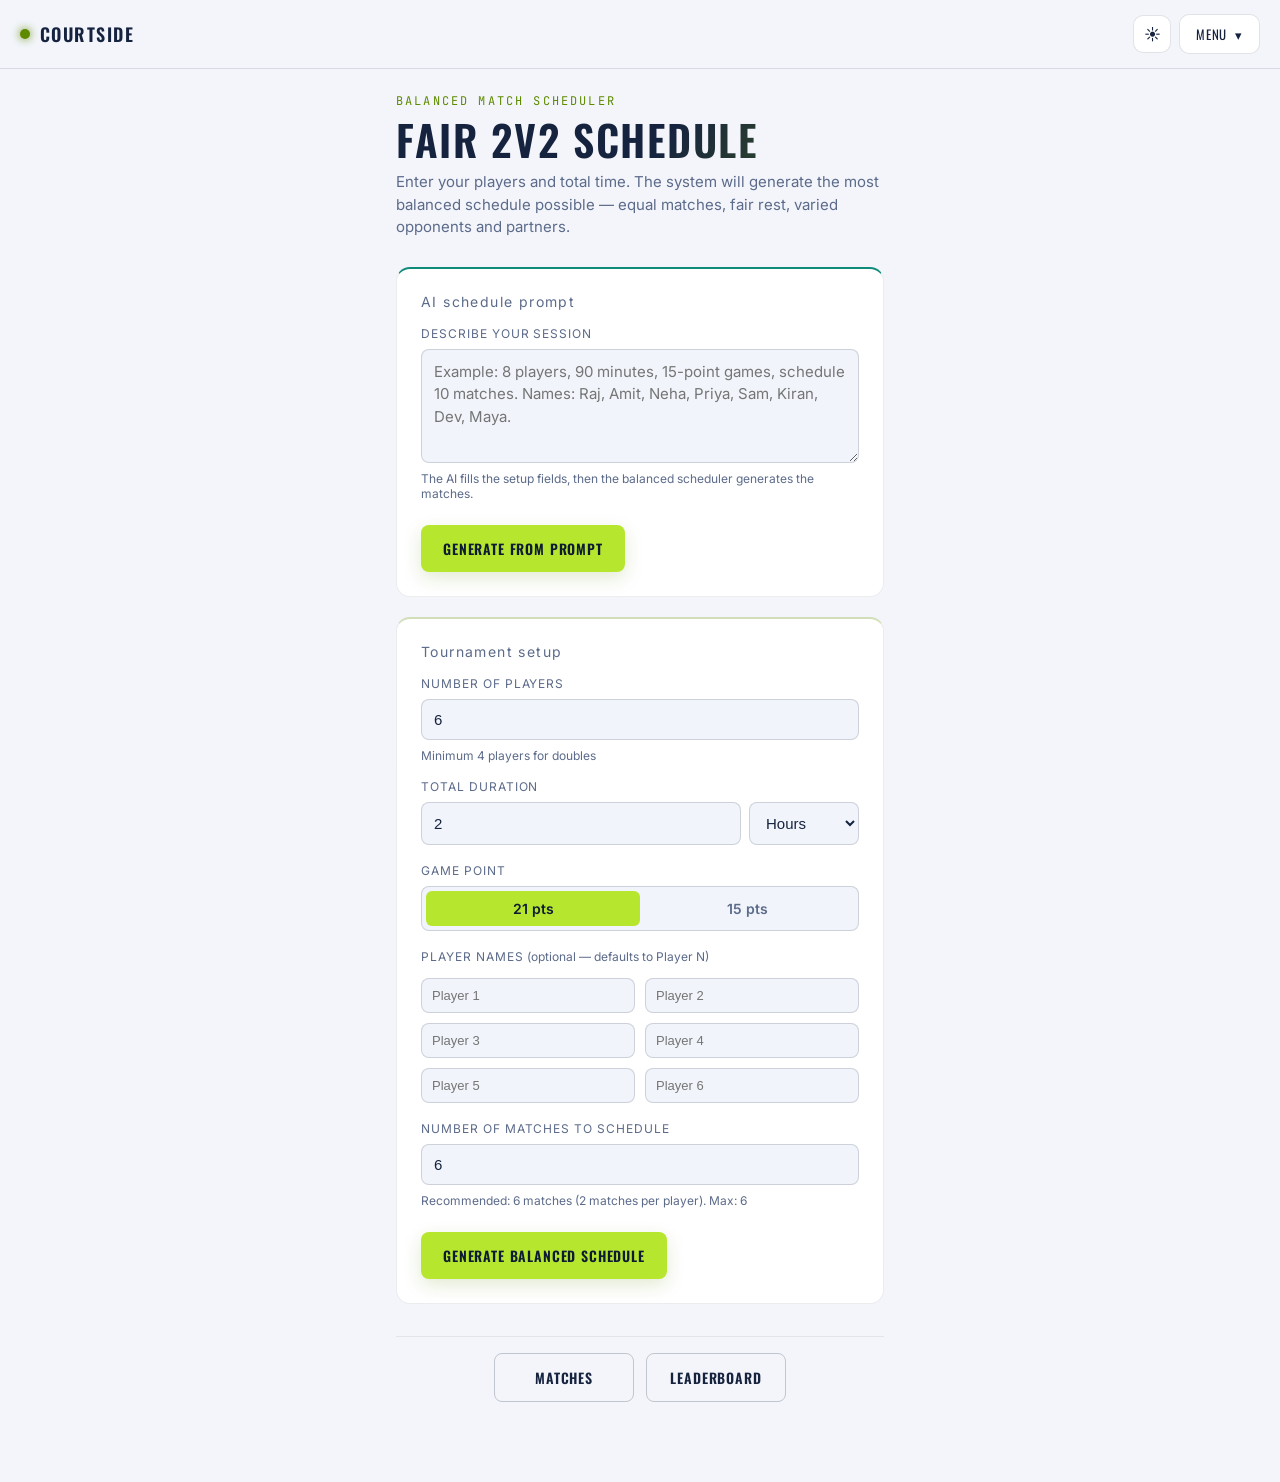
==== commit ffc3789c: "Add Spring Boot AI scheduler backend" ====
--- a/index.html
+++ b/index.html
@@ -6,329 +6,7 @@
   <title>Courtside — Balanced Badminton Scheduler</title>
   <link rel="preconnect" href="https://fonts.googleapis.com">
   <link href="https://fonts.googleapis.com/css2?family=Oswald:wght@500;600;700&family=Inter:wght@400;500;600;700&family=JetBrains+Mono:wght@500;600&display=swap" rel="stylesheet">
-  <style>
-    :root{
-      color-scheme: dark;
-      /* surfaces */
-      --bg:#0E1B33;
-      --panel:#1C3157;
-      --panel-2:#213A66;
-      --inset:#16294A;
-      --grid-line: rgba(238,241,246,0.025);
-      --border-faint: rgba(238,241,246,0.1);
-      --border-soft: rgba(238,241,246,0.15);
-      --border-mid: rgba(238,241,246,0.18);
-      --border-strong: rgba(238,241,246,0.25);
-      --shadow: rgba(0,0,0,0.45);
-      --scrim: rgba(0,0,0,0.15);
-      /* text */
-      --text:#EEF1F6;
-      --text-muted:#8CA0C4;
-      /* accents — lime (primary/wins), teal (secondary/info), violet (tertiary) */
-      --accent:#D6FF3F;
-      --accent-strong:#EBFF8C;
-      --accent-hover:#BEE62E;
-      --accent-ink:#0E1B33;
-      --accent-soft: rgba(214,255,63,0.1);
-      --accent-soft-2: rgba(214,255,63,0.25);
-      --accent-soft-3: rgba(214,255,63,0.3);
-      --teal:#4FD8C4;
-      --teal-soft: rgba(79,216,196,0.16);
-      --violet:#B9A4FF;
-      --violet-soft: rgba(185,164,255,0.16);
-      --warning:#FFB238;
-      --warning-soft: rgba(255,178,56,0.12);
-      --warning-border: rgba(255,178,56,0.4);
-      --danger:#FF6B6B;
-      --danger-text:#ffb3b3;
-      --danger-soft: rgba(255,107,107,0.12);
-      --danger-border: rgba(255,107,107,0.4);
-      --danger-border-soft: rgba(255,107,107,0.5);
-      --danger-hover-bg: rgba(255,107,107,0.14);
-    }
-    html[data-theme="light"]{
-      color-scheme: light;
-      --bg:#F3F5FB;
-      --panel:#FFFFFF;
-      --panel-2:#EEF1FA;
-      --inset:#F1F4FA;
-      --grid-line: rgba(14,27,51,0.035);
-      --border-faint: rgba(14,27,51,0.08);
-      --border-soft: rgba(14,27,51,0.12);
-      --border-mid: rgba(14,27,51,0.16);
-      --border-strong: rgba(14,27,51,0.22);
-      --shadow: rgba(30,40,70,0.15);
-      --scrim: rgba(14,27,51,0.05);
-      --text:#16233F;
-      --text-muted:#5C6B8A;
-      --accent:#5E8A00;
-      --accent-strong:#4A6E00;
-      --accent-hover:#4A6E00;
-      --accent-ink:#FFFFFF;
-      --accent-soft: rgba(94,138,0,0.08);
-      --accent-soft-2: rgba(94,138,0,0.18);
-      --accent-soft-3: rgba(94,138,0,0.28);
-      --teal:#0E8C79;
-      --teal-soft: rgba(14,140,121,0.1);
-      --violet:#6E4FE0;
-      --violet-soft: rgba(110,79,224,0.1);
-      --warning:#B36B00;
-      --warning-soft: rgba(179,107,0,0.1);
-      --warning-border: rgba(179,107,0,0.35);
-      --danger:#C4302C;
-      --danger-text:#C4302C;
-      --danger-soft: rgba(196,48,44,0.08);
-      --danger-border: rgba(196,48,44,0.35);
-      --danger-border-soft: rgba(196,48,44,0.4);
-      --danger-hover-bg: rgba(196,48,44,0.1);
-    }
-    /* the primary button always sits on the vivid lime fill regardless of theme */
-    html[data-theme="light"] .btn-primary, html[data-theme="light"] .segmented button.active { color:#0E1B33; }
-    html[data-theme="light"] .btn-primary { background:#B7E62E; }
-    html[data-theme="light"] .btn-primary:hover { background:#A3D01F; }
-    html[data-theme="light"] .segmented button.active { background:#B7E62E; }
-
-    * { box-sizing: border-box; margin: 0; }
-    body {
-      background: var(--bg);
-      background-image:
-        linear-gradient(var(--bg), var(--bg)),
-        repeating-linear-gradient(0deg, var(--grid-line) 0px, var(--grid-line) 1px, transparent 1px, transparent 80px),
-        repeating-linear-gradient(90deg, var(--grid-line) 0px, var(--grid-line) 1px, transparent 1px, transparent 80px);
-      color: var(--text);
-      font-family: 'Inter', system-ui, sans-serif;
-      min-height: 100vh;
-      transition: background-color .2s ease, color .2s ease;
-    }
-    h1, h2, h3, .display { font-family: 'Oswald', sans-serif; text-transform: uppercase; letter-spacing: 0.04em; font-weight: 600; margin: 0; }
-    .mono { font-family: 'JetBrains Mono', monospace; }
-    button { font-family: inherit; cursor: pointer; }
-    :focus-visible { outline: 2px solid var(--accent); outline-offset: 2px; }
-
-    .navbar {
-      position: sticky; top: 0; z-index: 50;
-      display: flex; align-items: center; justify-content: space-between;
-      padding: 14px 20px; gap: 10px;
-      background: color-mix(in srgb, var(--bg) 92%, transparent);
-      backdrop-filter: blur(6px);
-      border-bottom: 1px solid var(--border-soft);
-    }
-    .navbar__brand { display: flex; align-items: center; gap: 10px; }
-    .navbar__brand .dot { width: 10px; height: 10px; border-radius: 50%; background: var(--accent); box-shadow: 0 0 10px var(--accent); }
-    .navbar__title { font-size: 18px; letter-spacing: 0.08em; }
-    .navbar__controls { display: flex; align-items: center; gap: 8px; }
-    .theme-toggle {
-      background: var(--panel); border: 1px solid var(--border-soft);
-      color: var(--text); width: 38px; height: 38px; border-radius: 10px;
-      display: flex; align-items: center; justify-content: center; font-size: 16px;
-      flex-shrink: 0;
-    }
-    .theme-toggle:hover { border-color: var(--accent); }
-    .navbar__menu { position: relative; }
-    .navbar__toggle {
-      background: var(--panel); border: 1px solid var(--border-soft);
-      color: var(--text); padding: 9px 16px; border-radius: 10px;
-      font-family: 'Oswald', sans-serif; font-size: 13px; letter-spacing: 0.06em; text-transform: uppercase;
-      display: flex; align-items: center; gap: 8px;
-    }
-    .navbar__toggle:hover { border-color: var(--accent); }
-    .navbar__caret { transition: transform .15s ease; }
-    .navbar__menu.open .navbar__caret { transform: rotate(180deg); }
-    .navbar__dropdown {
-      position: absolute; right: 0; top: calc(100% + 8px);
-      background: var(--panel); border: 1px solid var(--border-soft);
-      border-radius: 10px; min-width: 190px; overflow: hidden;
-      box-shadow: 0 12px 30px var(--shadow);
-      display: none; flex-direction: column;
-    }
-    .navbar__menu.open .navbar__dropdown { display: flex; }
-    .navbar__item {
-      padding: 12px 16px; background: transparent; border: 0; color: var(--text);
-      text-align: left; font-size: 14px; display: flex; align-items: center; justify-content: space-between;
-    }
-    .navbar__item:hover { background: var(--panel-2); }
-    .navbar__item.active { color: var(--accent); }
-    .navbar__item.danger:hover { background: var(--danger-hover-bg); color: var(--danger); }
-
-    main { max-width: 520px; margin: 0 auto; padding: 24px 16px 80px; }
-    .view { display: none; }
-    .view.active { display: block; }
-
-    .hero { margin-bottom: 28px; }
-    .hero__eyebrow { color: var(--accent); font-family: 'JetBrains Mono', monospace; font-size: 12px; letter-spacing: 0.18em; text-transform: uppercase; margin-bottom: 8px; }
-    .hero h1 {
-      font-size: clamp(28px, 5vw, 42px); line-height: 1.05;
-      background: linear-gradient(120deg, var(--text) 55%, var(--accent) 130%);
-      -webkit-background-clip: text; background-clip: text; color: transparent;
-    }
-    .hero p { color: var(--text-muted); max-width: 560px; margin-top: 10px; font-size: 15px; line-height: 1.5; }
-
-    .panel {
-      background: var(--panel); border: 1px solid var(--border-faint);
-      border-radius: 14px; padding: 24px; margin-bottom: 20px;
-      border-top: 2px solid var(--accent-soft-3);
-    }
-    .panel__title { font-size: 14px; color: var(--text-muted); letter-spacing: 0.1em; margin-bottom: 16px; }
-
-    .field-row { display: grid; grid-template-columns: 1fr; gap: 16px; margin-bottom: 18px; }
-    .field { display: flex; flex-direction: column; gap: 8px; }
-    .field label { font-size: 12px; color: var(--text-muted); text-transform: uppercase; letter-spacing: 0.08em; }
-    .field .field-hint { font-size: 12px; color: var(--text-muted); text-transform: none; letter-spacing: 0; }
-    .field input[type="number"], .field select {
-      background: var(--inset); border: 1px solid var(--border-mid);
-      color: var(--text); padding: 11px 12px; border-radius: 8px; font-size: 15px;
-      width: 100%;
-      min-width: 0;
-    }
-    .duration-combo { display: flex; gap: 8px; }
-    .duration-combo input { flex: 1; min-width: 0; }
-    .duration-combo select { width: 110px; flex-shrink: 0; }
-
-    .segmented {
-      display: flex; background: var(--inset); border-radius: 8px; padding: 4px; border: 1px solid var(--border-mid);
-    }
-    .segmented button {
-      flex: 1; background: transparent; border: 0; color: var(--text-muted);
-      padding: 9px 10px; border-radius: 6px; font-size: 14px; font-weight: 600;
-    }
-    .segmented button.active { background: var(--accent); color: var(--accent-ink); }
-
-    .player-names { display: grid; grid-template-columns: 1fr 1fr; gap: 10px; margin-top: 6px; }
-    .player-names input {
-      background: var(--inset); border: 1px solid var(--border-mid);
-      color: var(--text); padding: 9px 10px; border-radius: 8px; font-size: 13px; width: 100%;
-      min-width: 0;
-    }
-
-    .btn {
-      border: 0; border-radius: 8px; padding: 13px 22px; font-family: 'Oswald', sans-serif;
-      font-size: 14px; letter-spacing: 0.06em; text-transform: uppercase; font-weight: 600;
-    }
-    .btn-primary { background: linear-gradient(135deg, var(--accent-strong), var(--accent)); color: var(--accent-ink); box-shadow: 0 6px 18px var(--accent-soft-2); }
-    .btn-primary:hover { background: var(--accent-hover); }
-    .btn-ghost { background: transparent; border: 1px solid var(--border-strong); color: var(--text); }
-    .btn-ghost:hover { border-color: var(--accent); color: var(--accent); }
-    .btn-danger { background: transparent; border: 1px solid var(--danger-border-soft); color: var(--danger); }
-    .btn-danger:hover { background: var(--danger-soft); }
-    .btn:disabled { opacity: 0.4; cursor: not-allowed; }
-
-    .banner { padding: 12px 14px; border-radius: 8px; font-size: 13px; margin-bottom: 16px; line-height: 1.5; }
-    .banner-error { background: var(--danger-soft); border: 1px solid var(--danger-border); color: var(--danger-text); }
-    .banner-success { background: var(--accent-soft); border: 1px solid var(--accent-soft-2); color: var(--accent); }
-    .banner-warning { background: var(--warning-soft); border: 1px solid var(--warning-border); color: var(--warning); }
-    .banner-empty { background: var(--panel); border: 1px dashed var(--border-strong); color: var(--text-muted); text-align: center; padding: 40px 20px; border-radius: 14px; }
-
-    .scoreboard {
-      display: grid; grid-template-columns: 1fr 1fr 1fr;
-      background: var(--bg); border: 1px solid var(--accent-soft-3);
-      border-radius: 12px; overflow: hidden; margin-bottom: 24px;
-    }
-    .scoreboard__cell {
-      padding: 14px 16px 12px; border-right: 1px solid var(--border-faint); border-bottom: 1px solid var(--border-faint);
-      border-top: 2px solid transparent;
-    }
-    .scoreboard__cell:nth-child(3n) { border-right: 0; }
-    .scoreboard__cell:nth-last-child(-n+3) { border-bottom: 0; }
-    .scoreboard__cell:nth-child(1){ border-top-color: var(--accent); }
-    .scoreboard__cell:nth-child(2){ border-top-color: var(--teal); }
-    .scoreboard__cell:nth-child(3){ border-top-color: var(--violet); }
-    .scoreboard__label { font-size: 10px; color: var(--text-muted); letter-spacing: 0.14em; text-transform: uppercase; margin-bottom: 6px; }
-    .scoreboard__value { font-family: 'JetBrains Mono', monospace; font-size: 18px; color: var(--accent); font-weight: 600; }
-    .scoreboard__cell:nth-child(2) .scoreboard__value { color: var(--teal); }
-    .scoreboard__cell:nth-child(3) .scoreboard__value { color: var(--violet); }
-
-    .match-grid { display: grid; grid-template-columns: 1fr; gap: 12px; }
-
-    .match-card {
-      background: var(--panel); border: 1px solid var(--border-faint);
-      border-radius: 12px; overflow: hidden;
-    }
-    .match-card__meta {
-      display: flex; justify-content: space-between; align-items: center;
-      padding: 8px 14px; background: var(--scrim);
-      font-family: 'JetBrains Mono', monospace; font-size: 11px; color: var(--text-muted);
-    }
-    .match-card__court {
-      display: grid; grid-template-columns: 1fr auto 1fr; align-items: stretch;
-      min-height: 80px;
-    }
-    .match-card__side {
-      display: flex; flex-direction: column; justify-content: center; align-items: center;
-      padding: 12px 10px; text-align: center; gap: 2px;
-    }
-    .match-card__side-name { font-size: 13px; font-weight: 600; line-height: 1.3; }
-    .match-card__side-label { font-size: 10px; color: var(--text-muted); text-transform: uppercase; letter-spacing: 0.05em; }
-    .match-card__net {
-      width: 0; border-left: 2px dashed var(--border-strong); position: relative;
-    }
-    .match-card__net::before {
-      content: "vs"; position: absolute; top: 50%; left: 50%; transform: translate(-50%,-50%);
-      font-size: 11px; color: var(--text-muted); background: var(--bg); padding: 4px 8px;
-      border-radius: 20px; border: 1px solid var(--border-mid);
-    }
-    .match-card__actions { display: grid; grid-template-columns: 1fr 1fr; border-top: 1px solid var(--border-faint); }
-    .match-card__win-btn {
-      background: transparent; border: 0; color: var(--text-muted); padding: 10px 8px;
-      font-size: 11px; letter-spacing: 0.05em; text-transform: uppercase; font-weight: 600;
-      border-right: 1px solid var(--border-faint);
-    }
-    .match-card__win-btn:last-child { border-right: 0; }
-    .match-card__win-btn:hover:not(:disabled) { background: var(--accent-soft); color: var(--accent); }
-    .match-card__win-btn:disabled { cursor: default; }
-
-    .match-card.decided .match-card__side.winner { background: var(--accent-soft); }
-    .match-card.decided .match-card__side.winner .match-card__side-name { color: var(--accent); }
-    .match-card.decided .match-card__side.winner::after { content: "🏸 WON"; font-size: 9px; letter-spacing: 0.1em; color: var(--accent); margin-top: 2px; }
-    .match-card.decided .match-card__side.loser { opacity: 0.4; }
-
-    .leaderboard-wrap { width: 100%; overflow-x: auto; border-radius: 12px; }
-    .leaderboard-table { width: 100%; min-width: 420px; border-collapse: collapse; background: var(--panel); }
-    .leaderboard-table th, .leaderboard-table td { padding: 10px 12px; text-align: left; font-size: 13px; white-space: nowrap; }
-    .leaderboard-table thead th {
-      background: var(--scrim); font-family: 'JetBrains Mono', monospace; font-size: 11px;
-      color: var(--text-muted); text-transform: uppercase; letter-spacing: 0.08em;
-    }
-    .leaderboard-table tbody tr:not(:last-child) { border-bottom: 1px solid var(--border-faint); }
-    .leaderboard-table tbody tr:first-child .rank { color: var(--accent); }
-    .rank { font-family: 'JetBrains Mono', monospace; font-weight: 600; }
-    .win-pct { color: var(--text-muted); font-family: 'JetBrains Mono', monospace; font-size: 13px; }
-
-    .section-actions { display: flex; gap: 12px; margin-top: 24px; flex-wrap: wrap; }
-
-    .bottom-nav {
-      display: flex; justify-content: center; gap: 12px;
-      margin-top: 32px; padding-top: 16px;
-      border-top: 1px solid var(--border-faint);
-    }
-    .bottom-nav .btn { flex: 1; max-width: 140px; text-align: center; }
-
-    .share-btn {
-      background: var(--panel); border: 1px solid var(--accent-soft-3);
-      color: var(--accent); padding: 10px 16px; border-radius: 8px;
-      font-family: 'Oswald', sans-serif; font-size: 13px; letter-spacing: 0.06em;
-      display: inline-flex; align-items: center; gap: 8px;
-    }
-    .share-btn:hover { background: var(--panel-2); }
-
-    .balance-stats {
-      display: grid; grid-template-columns: 1fr 1fr; gap: 8px;
-      background: var(--inset); border-radius: 8px; padding: 12px 16px;
-      margin-top: 12px; border-left: 3px solid var(--teal);
-    }
-    .balance-stats__item { display: flex; justify-content: space-between; font-size: 13px; }
-    .balance-stats__item .label { color: var(--text-muted); }
-    .balance-stats__item .value { color: var(--teal); font-family: 'JetBrains Mono', monospace; }
-
-    @media (max-width:400px){
-      .panel { padding: 16px; }
-      .duration-combo select { width: 90px; }
-      .field-row { gap: 12px; }
-      .scoreboard { grid-template-columns: 1fr 1fr; }
-      .scoreboard__cell:nth-child(3n) { border-right: 1px solid var(--border-faint); }
-      .scoreboard__cell:nth-child(3) { border-right: 0; }
-    }
-    @media (prefers-reduced-motion: reduce){ * { transition: none !important; } }
-  </style>
+  <link rel="stylesheet" href="styles.css">
 </head>
 <body>
 
@@ -354,7 +32,6 @@
 </nav>
 
 <main>
-
   <!-- HOME -->
   <section class="view" id="view-home">
     <div class="hero">
@@ -363,6 +40,18 @@
       <p>Enter your players and total time. The system will generate the most balanced schedule possible — equal matches, fair rest, varied opponents and partners.</p>
     </div>
     <div id="homeBanner"></div>
+
+    <section class="panel ai-prompt-panel" aria-labelledby="aiPromptTitle">
+      <div class="panel__title" id="aiPromptTitle">AI schedule prompt</div>
+      <div class="field">
+        <label for="schedulePrompt">Describe your session</label>
+        <textarea id="schedulePrompt" rows="4" placeholder="Example: 8 players, 90 minutes, 15-point games, schedule 10 matches. Names: Raj, Amit, Neha, Priya, Sam, Kiran, Dev, Maya."></textarea>
+        <span class="field-hint">The AI fills the setup fields, then the balanced scheduler generates the matches.</span>
+      </div>
+      <div class="section-actions">
+        <button type="button" class="btn btn-primary" id="generateFromPromptBtn">Generate From Prompt</button>
+      </div>
+    </section>
 
     <form class="panel" id="setupForm">
       <div class="panel__title">Tournament setup</div>
@@ -444,749 +133,8 @@
       <button class="share-btn" id="shareLeaderboardBtn">📤 Share</button>
     </div>
   </section>
-
 </main>
 
-<script>
-  /* ─── STATE ─── */
-  const STORAGE_KEY = 'courtside_state_v3';
-  let storageAvailable = true;
-
-  function defaultState(){
-    return {
-      config: { numPlayers: 6, durationValue: 2, durationUnit: 'hrs', gamePoint: 21, matchCount: null },
-      playerNames: [],
-      players: [],
-      matches: [],
-      matchMinutes: 0,
-      generated: false,
-      warning: null,
-      currentView: 'home',
-      balanceStats: null,
-      theme: null // null = not chosen yet, falls back to system preference
-    };
-  }
-
-  /* ─── THEME ─── */
-  function systemPrefersLight(){
-    return typeof window.matchMedia === 'function' && window.matchMedia('(prefers-color-scheme: light)').matches;
-  }
-  function effectiveTheme(){
-    return state.theme || (systemPrefersLight() ? 'light' : 'dark');
-  }
-  function applyTheme(){
-    const theme = effectiveTheme();
-    document.documentElement.setAttribute('data-theme', theme);
-    const btn = document.getElementById('themeToggle');
-    if(btn) btn.textContent = theme === 'light' ? '☀️' : '🌙';
-  }
-  function toggleTheme(){
-    state.theme = effectiveTheme() === 'light' ? 'dark' : 'light';
-    saveState();
-    applyTheme();
-  }
-
-  function loadState(){
-    try { const raw = localStorage.getItem(STORAGE_KEY); if(!raw) return defaultState(); return Object.assign(defaultState(), JSON.parse(raw)); }
-    catch(e){ storageAvailable = false; return defaultState(); }
-  }
-
-  let state = loadState();
-
-  function saveState(){
-    if(!storageAvailable) return;
-    try { localStorage.setItem(STORAGE_KEY, JSON.stringify(state)); } catch(e){ storageAvailable = false; }
-  }
-
-  function resetState(){
-    const keepTheme = state.theme;
-    try { localStorage.removeItem(STORAGE_KEY); } catch(e) {}
-    state = defaultState();
-    state.theme = keepTheme;
-    saveState();
-    applyTheme();
-    renderAll();
-    setView('home');
-  }
-
-  /* ─── BALANCED MATCH ENGINE ─── */
-  const MatchEngine = (function(){
-    const TRANSITION_MINUTES = 3;
-    const ABS_MIN_MATCH_MINUTES = 4;
-
-    function shuffle(arr){ const a=arr.slice(); for(let i=a.length-1;i>0;i--){ const j=Math.floor(Math.random()*(i+1)); [a[i],a[j]]=[a[j],a[i]]; } return a; }
-
-    function matchMinutesForGamePoint(gamePoint){ return Math.max(ABS_MIN_MATCH_MINUTES, Math.round(15 * (gamePoint / 21))); }
-
-    // Generate a balanced doubles schedule with fair participation
-    function generateBalancedDoubles(players, desiredCount){
-      const n = players.length;
-      if(n < 4 || desiredCount <= 0) return { matches: [], stats: null };
-
-      // Track player participation
-      const playerStats = {};
-      players.forEach(p => {
-        playerStats[p.id] = {
-          name: p.name,
-          matches: 0,
-          restRounds: 0,
-          partnerships: {},
-          opponents: {}
-        };
-      });
-
-      // Track used team combinations to avoid repeats
-      const usedCombos = new Set();
-
-      function getTeamKey(team) {
-        return team.map(p => p.id).sort().join('+');
-      }
-
-      function getMatchKey(teamA, teamB) {
-        const keyA = getTeamKey(teamA);
-        const keyB = getTeamKey(teamB);
-        return [keyA, keyB].sort().join('__');
-      }
-
-      function getPartnershipCount(p1, p2) {
-        const key = [p1.id, p2.id].sort().join('+');
-        return playerStats[p1.id].partnerships[key] || 0;
-      }
-
-      function getOpponentCount(p1, p2) {
-        const key = [p1.id, p2.id].sort().join('+');
-        return playerStats[p1.id].opponents[key] || 0;
-      }
-
-      function canPlay(playerId, matchPlayers) {
-        // Check if player is already in this match
-        return !matchPlayers.some(p => p.id === playerId);
-      }
-
-      function getRestScore(playerId, matchPlayers) {
-        // Higher score = more deserving of rest
-        const stats = playerStats[playerId];
-        return stats.matches - (stats.restRounds || 0);
-      }
-
-      function scoreTeam(team, matchPlayers) {
-        let score = 0;
-        // Prefer teams that haven't played together often
-        for (let i = 0; i < team.length; i++) {
-          for (let j = i + 1; j < team.length; j++) {
-            score += getPartnershipCount(team[i], team[j]) * 2;
-          }
-        }
-        // Prefer teams with lower participation
-        for (const p of team) {
-          score += playerStats[p.id].matches * 3;
-        }
-        return score;
-      }
-
-      function scoreOpponents(teamA, teamB) {
-        let score = 0;
-        for (const p1 of teamA) {
-          for (const p2 of teamB) {
-            score += getOpponentCount(p1, p2);
-          }
-        }
-        return score;
-      }
-
-      const matches = [];
-      const allPlayers = players.slice();
-
-      // Generate matches
-      let attempts = 0;
-      const maxAttempts = desiredCount * 200 + 1000;
-
-      while (matches.length < desiredCount && attempts < maxAttempts) {
-        attempts++;
-
-        // Sort players by participation (least played first)
-        const sortedPlayers = allPlayers.slice().sort((a, b) => {
-          const diff = playerStats[a.id].matches - playerStats[b.id].matches;
-          if (diff !== 0) return diff;
-          return (playerStats[a.id].restRounds || 0) - (playerStats[b.id].restRounds || 0);
-        });
-
-        // Try to find 4 players who haven't played too recently
-        let bestPlayers = null;
-        let bestScore = Infinity;
-
-        for (let i = 0; i < Math.min(sortedPlayers.length, 12); i++) {
-          for (let j = i + 1; j < Math.min(sortedPlayers.length, 12); j++) {
-            for (let k = j + 1; k < Math.min(sortedPlayers.length, 12); k++) {
-              for (let l = k + 1; l < Math.min(sortedPlayers.length, 12); l++) {
-                const candidates = [sortedPlayers[i], sortedPlayers[j], sortedPlayers[k], sortedPlayers[l]];
-                // Check if all are available
-                const restScore = candidates.reduce((sum, p) => sum + (playerStats[p.id].restRounds || 0), 0);
-                const matchCount = candidates.reduce((sum, p) => sum + playerStats[p.id].matches, 0);
-                const totalScore = matchCount * 5 - restScore * 2;
-
-                if (totalScore < bestScore) {
-                  bestScore = totalScore;
-                  bestPlayers = candidates;
-                }
-              }
-            }
-          }
-        }
-
-        if (!bestPlayers) {
-          // Fallback: just take first 4
-          bestPlayers = sortedPlayers.slice(0, 4);
-        }
-
-        // Split into 2 teams (try all 3 combinations, pick best)
-        const [a, b, c, d] = bestPlayers;
-        const combos = [
-          { teamA: [a, b], teamB: [c, d] },
-          { teamA: [a, c], teamB: [b, d] },
-          { teamA: [a, d], teamB: [b, c] }
-        ];
-
-        // Score each combo
-        const scoredCombos = combos.map(combo => {
-          const teamScore = scoreTeam(combo.teamA, bestPlayers) + scoreTeam(combo.teamB, bestPlayers);
-          const oppScore = scoreOpponents(combo.teamA, combo.teamB);
-          return { ...combo, totalScore: teamScore + oppScore * 2 };
-        });
-
-        scoredCombos.sort((a, b) => a.totalScore - b.totalScore);
-
-        // Pick best combo, with some randomness for variety
-        const topCombos = scoredCombos.slice(0, Math.min(2, scoredCombos.length));
-        const selected = topCombos[Math.floor(Math.random() * topCombos.length)];
-
-        const teamA = selected.teamA;
-        const teamB = selected.teamB;
-
-        const matchKey = getMatchKey(teamA, teamB);
-
-        // Avoid exact same match if possible
-        if (usedCombos.has(matchKey) && matches.length < desiredCount * 0.9) {
-          // Try next combo
-          const nextCombo = scoredCombos.find(c => !usedCombos.has(getMatchKey(c.teamA, c.teamB)));
-          if (nextCombo) {
-            const nextTeamA = nextCombo.teamA;
-            const nextTeamB = nextCombo.teamB;
-            const nextKey = getMatchKey(nextTeamA, nextTeamB);
-            if (!usedCombos.has(nextKey) || matches.length >= desiredCount * 0.95) {
-              addMatch(nextTeamA, nextTeamB, nextKey);
-              continue;
-            }
-          }
-          // If no alternative, use original
-          if (matches.length < desiredCount) {
-            addMatch(teamA, teamB, matchKey);
-          }
-        } else {
-          if (matches.length < desiredCount) {
-            addMatch(teamA, teamB, matchKey);
-          }
-        }
-      }
-
-      function addMatch(teamA, teamB, key) {
-        const matchPlayers = [...teamA, ...teamB];
-        
-        // Update stats
-        teamA.forEach(p => playerStats[p.id].matches++);
-        teamB.forEach(p => playerStats[p.id].matches++);
-
-        // Update partnerships
-        for (let i = 0; i < teamA.length; i++) {
-          for (let j = i + 1; j < teamA.length; j++) {
-            const key = [teamA[i].id, teamA[j].id].sort().join('+');
-            playerStats[teamA[i].id].partnerships[key] = (playerStats[teamA[i].id].partnerships[key] || 0) + 1;
-            playerStats[teamA[j].id].partnerships[key] = (playerStats[teamA[j].id].partnerships[key] || 0) + 1;
-          }
-        }
-        for (let i = 0; i < teamB.length; i++) {
-          for (let j = i + 1; j < teamB.length; j++) {
-            const key = [teamB[i].id, teamB[j].id].sort().join('+');
-            playerStats[teamB[i].id].partnerships[key] = (playerStats[teamB[i].id].partnerships[key] || 0) + 1;
-            playerStats[teamB[j].id].partnerships[key] = (playerStats[teamB[j].id].partnerships[key] || 0) + 1;
-          }
-        }
-
-        // Update opponents
-        for (const p1 of teamA) {
-          for (const p2 of teamB) {
-            const key = [p1.id, p2.id].sort().join('+');
-            playerStats[p1.id].opponents[key] = (playerStats[p1.id].opponents[key] || 0) + 1;
-            playerStats[p2.id].opponents[key] = (playerStats[p2.id].opponents[key] || 0) + 1;
-          }
-        }
-
-        // Update rest rounds for players not in this match
-        allPlayers.forEach(p => {
-          if (!matchPlayers.some(mp => mp.id === p.id)) {
-            playerStats[p.id].restRounds = (playerStats[p.id].restRounds || 0) + 1;
-          }
-        });
-
-        usedCombos.add(key);
-
-        matches.push({
-          sideA: { playerIds: teamA.map(p => p.id), label: teamA.map(p => p.name).join(' & ') },
-          sideB: { playerIds: teamB.map(p => p.id), label: teamB.map(p => p.name).join(' & ') },
-          winnerSide: null
-        });
-      }
-
-      // Calculate balance stats
-      const stats = Object.values(playerStats);
-      const maxMatches = Math.max(...stats.map(s => s.matches));
-      const minMatches = Math.min(...stats.map(s => s.matches));
-      const maxRest = Math.max(...stats.map(s => s.restRounds || 0));
-      const minRest = Math.min(...stats.map(s => s.restRounds || 0));
-
-      return {
-        matches,
-        stats: {
-          totalMatches: matches.length,
-          players: playerStats,
-          maxMatches,
-          minMatches,
-          maxRest,
-          minRest,
-          perfectBalance: maxMatches - minMatches <= 1 && maxRest - minRest <= 1
-        }
-      };
-    }
-
-    function assignSchedule(matches, totalMinutes, gamePoint) {
-      const count = matches.length;
-      if(count === 0) return { matches: [], matchMinutes: 0, warning: null };
-
-      const estMatchMinutes = matchMinutesForGamePoint(gamePoint);
-      let matchMinutes = Math.floor((totalMinutes - (count - 1) * TRANSITION_MINUTES) / count);
-      let warning = null;
-
-      if(matchMinutes < ABS_MIN_MATCH_MINUTES) {
-        matchMinutes = ABS_MIN_MATCH_MINUTES;
-        warning = `Tight schedule: matches set to ${ABS_MIN_MATCH_MINUTES}-min floor. Consider reducing match count or increasing time.`;
-      }
-
-      // Cap at estimated match time if too long
-      if(matchMinutes > estMatchMinutes * 1.5) {
-        matchMinutes = Math.min(matchMinutes, Math.round(estMatchMinutes * 1.2));
-      }
-
-      let cursor = 0, id = 1;
-      const scheduled = matches.map(m => {
-        const startMin = cursor, endMin = cursor + matchMinutes;
-        cursor = endMin + TRANSITION_MINUTES;
-        return {
-          id: 'm' + (id++),
-          sideA: m.sideA,
-          sideB: m.sideB,
-          winnerSide: null,
-          startMin,
-          endMin
-        };
-      });
-
-      return { matches: scheduled, matchMinutes, warning };
-    }
-
-    function generateBalanced(config, players) {
-      const totalMinutes = config.durationUnit === 'hrs' ? Number(config.durationValue) * 60 : Number(config.durationValue);
-      const result = generateBalancedDoubles(players, config.matchCount);
-      
-      if (result.matches.length === 0) {
-        return { matches: [], matchMinutes: 0, warning: 'Not enough players to generate matches.', balanceStats: null };
-      }
-
-      const scheduled = assignSchedule(result.matches, totalMinutes, config.gamePoint);
-      
-      return {
-        matches: scheduled.matches,
-        matchMinutes: scheduled.matchMinutes,
-        warning: scheduled.warning || (result.stats.perfectBalance ? null : 'Schedule is balanced but not perfect. Consider adjusting match count.'),
-        balanceStats: result.stats
-      };
-    }
-
-    return { generateBalanced, matchMinutesForGamePoint, TRANSITION_MINUTES };
-  })();
-
-  /* ─── HELPERS ─── */
-  function formatMinutes(min){ const h=Math.floor(min/60), m=min%60; return h>0 ? `${h}:${String(m).padStart(2,'0')}` : `0:${String(m).padStart(2,'0')}`; }
-  function getGamePoint(){ return Number(document.querySelector('#gamePointSegmented button.active').dataset.point); }
-
-  /* ─── RENDER HOME ─── */
-  function renderPlayerNameInputs(){
-    const container = document.getElementById('playerNames');
-    const n = Math.max(0, Math.min(40, Number(document.getElementById('numPlayers').value) || 0));
-    const existing = state.playerNames || [];
-    container.innerHTML = '';
-    for(let i=0;i<n;i++){
-      const input = document.createElement('input');
-      input.type = 'text';
-      input.placeholder = `Player ${i+1}`;
-      input.value = existing[i] || '';
-      input.dataset.idx = i;
-      container.appendChild(input);
-    }
-  }
-
-  function updateRecommendation(){
-    const numPlayers = Math.max(0, Number(document.getElementById('numPlayers').value) || 0);
-    const durationValue = Number(document.getElementById('durationValue').value) || 0;
-    const durationUnit = document.getElementById('durationUnit').value;
-    const gamePoint = getGamePoint();
-    const totalMinutes = durationUnit === 'hrs' ? durationValue*60 : durationValue;
-    const estMatchMinutes = MatchEngine.matchMinutesForGamePoint(gamePoint);
-
-    const countInput = document.getElementById('matchCount');
-    const hint = document.getElementById('matchCountHint');
-
-    if(numPlayers < 4){
-      countInput.min = 0; countInput.max = 0; countInput.value = 0; countInput.disabled = true;
-      hint.textContent = 'Need at least 4 players for doubles.';
-      return;
-    }
-
-    countInput.disabled = false;
-    countInput.min = 1;
-
-    // Calculate recommended matches for balanced schedule
-    // Each player should play roughly equal number of matches
-    // For a 6-player tournament, aim for 3-4 matches per player = 9-12 total matches
-    const recommendedPerPlayer = Math.max(2, Math.floor(totalMinutes / (estMatchMinutes + MatchEngine.TRANSITION_MINUTES) * 2 / numPlayers));
-    const recommended = Math.max(4, Math.round(recommendedPerPlayer * numPlayers / 2));
-    const maxMatches = Math.floor(totalMinutes / (estMatchMinutes + MatchEngine.TRANSITION_MINUTES)) || 1;
-
-    countInput.max = Math.min(maxMatches, 50);
-    countInput.value = Math.min(Math.max(countInput.value || recommended, 1), countInput.max);
-
-    hint.textContent = `Recommended: ${recommended} matches (${Math.round(recommended * 2 / numPlayers)} matches per player). Max: ${countInput.max}`;
-  }
-
-  function renderHome(){
-    document.getElementById('numPlayers').value = state.config.numPlayers;
-    document.getElementById('durationValue').value = state.config.durationValue;
-    document.getElementById('durationUnit').value = state.config.durationUnit;
-    document.querySelectorAll('#gamePointSegmented button').forEach(btn => btn.classList.toggle('active', Number(btn.dataset.point) === state.config.gamePoint));
-    renderPlayerNameInputs();
-    updateRecommendation();
-    document.getElementById('homeHeading').textContent = state.generated ? 'Update Schedule' : 'Fair 2v2 Schedule';
-    document.getElementById('generateBtn').textContent = state.generated ? 'Regenerate Balanced Schedule' : 'Generate Balanced Schedule';
-
-    const banner = document.getElementById('homeBanner');
-    banner.innerHTML = '';
-    if(!storageAvailable){
-      const div = document.createElement('div');
-      div.className = 'banner banner-warning';
-      div.textContent = 'Local storage is blocked. Results won\'t persist across refreshes.';
-      banner.appendChild(div);
-    }
-    if(state.generated){
-      const div = document.createElement('div');
-      div.className = 'banner banner-warning';
-      div.textContent = 'A schedule exists. Regenerating will clear all recorded results.';
-      banner.appendChild(div);
-    }
-  }
-
-  /* ─── RENDER MATCHES ─── */
-  function renderMatches(){
-    const container = document.getElementById('matchesContent');
-    container.innerHTML = '';
-
-    if(!state.generated || state.matches.length === 0){
-      const empty = document.createElement('div');
-      empty.className = 'banner-empty';
-      empty.innerHTML = `No matches yet. Head to <strong>Home</strong> to generate a balanced schedule.`;
-      container.appendChild(empty);
-      return;
-    }
-
-    if(state.warning){
-      const warn = document.createElement('div');
-      warn.className = 'banner banner-warning';
-      warn.textContent = state.warning;
-      container.appendChild(warn);
-    }
-
-    // Show balance stats
-    if(state.balanceStats){
-      const stats = state.balanceStats;
-      const statsDiv = document.createElement('div');
-      statsDiv.className = 'balance-stats';
-      const perfect = stats.perfectBalance ? '✅ Perfectly balanced!' : '⚖️ Near balanced';
-      statsDiv.innerHTML = `
-        <div class="balance-stats__item"><span class="label">Matches per player</span><span class="value">${stats.minMatches}–${stats.maxMatches}</span></div>
-        <div class="balance-stats__item"><span class="label">Rest rounds per player</span><span class="value">${stats.minRest}–${stats.maxRest}</span></div>
-        <div class="balance-stats__item"><span class="label">Status</span><span class="value">${perfect}</span></div>
-        <div class="balance-stats__item"><span class="label">Total matches</span><span class="value">${stats.totalMatches}</span></div>
-      `;
-      container.appendChild(statsDiv);
-    }
-
-    const flat = state.matches;
-    const completed = flat.filter(m => m.winnerSide).length;
-
-    const scoreboard = document.createElement('div');
-    scoreboard.className = 'scoreboard';
-    scoreboard.innerHTML = `
-      <div class="scoreboard__cell">
-        <div class="scoreboard__label">Game Point</div>
-        <div class="scoreboard__value">${state.config.gamePoint}</div>
-      </div>
-      <div class="scoreboard__cell">
-        <div class="scoreboard__label">Match Length</div>
-        <div class="scoreboard__value">${state.matchMinutes} min</div>
-      </div>
-      <div class="scoreboard__cell">
-        <div class="scoreboard__label">Completed</div>
-        <div class="scoreboard__value">${completed}/${flat.length}</div>
-      </div>
-    `;
-    container.appendChild(scoreboard);
-
-    const grid = document.createElement('div');
-    grid.className = 'match-grid';
-    flat.forEach(match => grid.appendChild(renderMatchCard(match)));
-    container.appendChild(grid);
-  }
-
-  function renderMatchCard(match){
-    const card = document.createElement('div');
-    card.className = 'match-card' + (match.winnerSide ? ' decided' : '');
-    const meta = document.createElement('div');
-    meta.className = 'match-card__meta mono';
-    meta.innerHTML = `<span>${match.id.toUpperCase()}</span><span>${formatMinutes(match.startMin)}–${formatMinutes(match.endMin)}</span>`;
-    card.appendChild(meta);
-
-    const court = document.createElement('div');
-    court.className = 'match-card__court';
-
-    const sideA = document.createElement('div');
-    sideA.className = 'match-card__side' + (match.winnerSide === 'A' ? ' winner' : (match.winnerSide ? ' loser' : ''));
-    sideA.innerHTML = `<span class="match-card__side-name">${match.sideA.label}</span><span class="match-card__side-label">Team A</span>`;
-
-    const net = document.createElement('div');
-    net.className = 'match-card__net';
-
-    const sideB = document.createElement('div');
-    sideB.className = 'match-card__side' + (match.winnerSide === 'B' ? ' winner' : (match.winnerSide ? ' loser' : ''));
-    sideB.innerHTML = `<span class="match-card__side-name">${match.sideB.label}</span><span class="match-card__side-label">Team B</span>`;
-
-    court.appendChild(sideA); court.appendChild(net); court.appendChild(sideB);
-    card.appendChild(court);
-
-    const actions = document.createElement('div');
-    actions.className = 'match-card__actions';
-    const btnA = document.createElement('button');
-    btnA.className = 'match-card__win-btn' + (match.winnerSide === 'A' ? ' chosen' : '');
-    btnA.textContent = match.winnerSide ? (match.winnerSide === 'A' ? '✓ Winner' : 'Lost') : `${match.sideA.label.split(' & ')[0]} wins`;
-    btnA.disabled = !!match.winnerSide;
-    btnA.addEventListener('click', () => setWinner(match.id, 'A'));
-
-    const btnB = document.createElement('button');
-    btnB.className = 'match-card__win-btn' + (match.winnerSide === 'B' ? ' chosen' : '');
-    btnB.textContent = match.winnerSide ? (match.winnerSide === 'B' ? '✓ Winner' : 'Lost') : `${match.sideB.label.split(' & ')[0]} wins`;
-    btnB.disabled = !!match.winnerSide;
-    btnB.addEventListener('click', () => setWinner(match.id, 'B'));
-
-    actions.appendChild(btnA); actions.appendChild(btnB);
-    card.appendChild(actions);
-    return card;
-  }
-
-  function setWinner(matchId, side){
-    const match = state.matches.find(m => m.id === matchId);
-    if(match && !match.winnerSide){
-      match.winnerSide = side;
-      saveState();
-      renderMatches();
-      renderLeaderboard();
-    }
-  }
-
-  /* ─── RENDER LEADERBOARD ─── */
-  function computeLeaderboard(){
-    const stats = {};
-    state.players.forEach(p => { stats[p.id] = { name: p.name, wins:0, losses:0, played:0 }; });
-
-    state.matches.forEach(m => {
-      if(!m.winnerSide) return;
-      const winningIds = m.winnerSide === 'A' ? m.sideA.playerIds : m.sideB.playerIds;
-      const losingIds = m.winnerSide === 'A' ? m.sideB.playerIds : m.sideA.playerIds;
-      winningIds.forEach(id => { if(stats[id]){ stats[id].wins++; stats[id].played++; } });
-      losingIds.forEach(id => { if(stats[id]){ stats[id].losses++; stats[id].played++; } });
-    });
-
-    return Object.values(stats).sort((a,b) => b.wins - a.wins || a.losses - b.losses);
-  }
-
-  function renderLeaderboard(){
-    const container = document.getElementById('leaderboardContent');
-    container.innerHTML = '';
-
-    if(!state.generated || state.players.length === 0){
-      const empty = document.createElement('div');
-      empty.className = 'banner-empty';
-      empty.innerHTML = `No standings yet. Generate a balanced schedule first.`;
-      container.appendChild(empty);
-      return;
-    }
-
-    const standings = computeLeaderboard();
-    const table = document.createElement('table');
-    table.className = 'leaderboard-table';
-    table.innerHTML = `<thead><tr><th>#</th><th>Player</th><th>W</th><th>L</th><th>Played</th><th>Win %</th></tr></thead><tbody></tbody>`;
-    const tbody = table.querySelector('tbody');
-
-    standings.forEach((s, idx) => {
-      const pct = s.played ? Math.round((s.wins/s.played)*100) : 0;
-      const tr = document.createElement('tr');
-      tr.innerHTML = `<td class="rank">${idx+1}</td><td>${s.name}</td><td>${s.wins}</td><td>${s.losses}</td><td>${s.played}</td><td class="win-pct">${s.played ? pct + '%' : '—'}</td>`;
-      tbody.appendChild(tr);
-    });
-
-    const wrap = document.createElement('div');
-    wrap.className = 'leaderboard-wrap';
-    wrap.appendChild(table);
-    container.appendChild(wrap);
-  }
-
-  /* ─── SHARE ─── */
-  function buildShareText(){
-    const date = new Date().toLocaleDateString('en-US', { year:'numeric', month:'short', day:'numeric' });
-    const standings = computeLeaderboard();
-    let text = `🏸 Balanced Match Results — ${date}\n\n`;
-    const medals = ['🥇','🥈','🥉'];
-    standings.forEach((s, i) => {
-      const medal = i < 3 ? medals[i] : `${i+1}.`;
-      text += `${medal} ${s.name} — ${s.wins}W, ${s.losses}L\n`;
-    });
-    const totalMatches = state.matches.filter(m => m.winnerSide).length;
-    text += `\nTotal Matches: ${totalMatches}`;
-    if(state.balanceStats) {
-      text += `\nBalance: ${state.balanceStats.minMatches}–${state.balanceStats.maxMatches} matches per player`;
-    }
-    return text;
-  }
-
-  function shareResults(){
-    const text = buildShareText();
-    if(navigator.share){
-      navigator.share({ title: 'Badminton Results', text }).catch(() => {});
-    } else {
-      navigator.clipboard.writeText(text).then(() => {
-        alert('Results copied to clipboard!');
-      }).catch(() => {
-        const textarea = document.createElement('textarea');
-        textarea.value = text;
-        document.body.appendChild(textarea);
-        textarea.select();
-        try { document.execCommand('copy'); alert('Results copied to clipboard!'); } catch(e) { alert('Copy failed. Please copy manually.'); }
-        document.body.removeChild(textarea);
-      });
-    }
-  }
-
-  /* ─── VIEW SWITCHING ─── */
-  function setView(view){
-    state.currentView = view;
-    saveState();
-    document.querySelectorAll('.view').forEach(v => v.classList.remove('active'));
-    document.getElementById('view-' + view).classList.add('active');
-    document.querySelectorAll('.navbar__item[data-view]').forEach(btn => btn.classList.toggle('active', btn.dataset.view === view));
-    if(view === 'home') renderHome();
-    if(view === 'matches') renderMatches();
-    if(view === 'leaderboard') renderLeaderboard();
-    closeNav();
-  }
-
-  function renderAll(){ renderHome(); renderMatches(); renderLeaderboard(); }
-
-  /* ─── NAV ─── */
-  const navMenu = document.getElementById('navMenu');
-  const navToggle = document.getElementById('navToggle');
-  function closeNav(){ navMenu.classList.remove('open'); navToggle.setAttribute('aria-expanded','false'); }
-  navToggle.addEventListener('click', (e) => { e.stopPropagation(); const isOpen = navMenu.classList.toggle('open'); navToggle.setAttribute('aria-expanded', String(isOpen)); });
-  document.addEventListener('click', (e) => { if(!navMenu.contains(e.target)) closeNav(); });
-  document.querySelectorAll('.navbar__item[data-view]').forEach(btn => btn.addEventListener('click', () => setView(btn.dataset.view)));
-
-  /* ─── RESET ─── */
-  document.getElementById('resetBtn').addEventListener('click', () => { closeNav(); if(confirm('Reset will permanently clear all data. Continue?')) resetState(); });
-
-  /* ─── THEME TOGGLE ─── */
-  document.getElementById('themeToggle').addEventListener('click', toggleTheme);
-
-  /* ─── SHARE BUTTONS ─── */
-  document.getElementById('shareMatchesBtn').addEventListener('click', shareResults);
-  document.getElementById('shareLeaderboardBtn').addEventListener('click', shareResults);
-
-  /* ─── SETUP FORM ─── */
-  document.getElementById('numPlayers').addEventListener('input', () => { renderPlayerNameInputs(); updateRecommendation(); });
-  document.getElementById('durationValue').addEventListener('input', updateRecommendation);
-  document.getElementById('durationUnit').addEventListener('change', updateRecommendation);
-  document.querySelectorAll('#gamePointSegmented button').forEach(btn => {
-    btn.addEventListener('click', () => {
-      document.querySelectorAll('#gamePointSegmented button').forEach(b => b.classList.remove('active'));
-      btn.classList.add('active');
-      updateRecommendation();
-    });
-  });
-  document.getElementById('matchCount').addEventListener('input', (e) => {});
-
-  document.getElementById('setupForm').addEventListener('submit', (e) => {
-    e.preventDefault();
-    const numPlayers = Number(document.getElementById('numPlayers').value);
-    const durationValue = Number(document.getElementById('durationValue').value);
-    const durationUnit = document.getElementById('durationUnit').value;
-    const gamePoint = getGamePoint();
-    const matchCount = Number(document.getElementById('matchCount').value);
-    const banner = document.getElementById('homeBanner');
-    banner.innerHTML = '';
-
-    const errors = [];
-    if(!Number.isInteger(numPlayers) || numPlayers < 4) errors.push('Need at least 4 players for doubles.');
-    if(!durationValue || durationValue <= 0) errors.push('Enter a total duration greater than 0.');
-    if(!matchCount || matchCount < 1) errors.push('Choose at least 1 match to schedule.');
-
-    if(errors.length){
-      const div = document.createElement('div');
-      div.className = 'banner banner-error';
-      div.innerHTML = errors.join('<br>');
-      banner.appendChild(div);
-      return;
-    }
-
-    if(state.generated){
-      if(!confirm('This will reshuffle pairings and clear results. Continue?')) return;
-    }
-
-    const nameInputs = Array.from(document.querySelectorAll('#playerNames input'));
-    const playerNames = nameInputs.map((inp, i) => inp.value.trim() || `Player ${i+1}`);
-    const players = playerNames.map((name, i) => ({ id: 'p'+(i+1), name }));
-
-    const config = { numPlayers, durationValue, durationUnit, gamePoint, matchCount };
-    const result = MatchEngine.generateBalanced(config, players);
-
-    state.config = config;
-    state.playerNames = playerNames;
-    state.players = players;
-    state.matches = result.matches;
-    state.matchMinutes = result.matchMinutes;
-    state.warning = result.warning;
-    state.generated = true;
-    state.balanceStats = result.balanceStats;
-
-    saveState();
-    setView('matches');
-  });
-
-  /* ─── INIT ─── */
-  (function init(){ applyTheme(); renderAll(); setView(state.currentView || 'home'); })();
-</script>
+<script src="script.js"></script>
 </body>
 </html>
--- a/styles.css
+++ b/styles.css
@@ -0,0 +1,464 @@
+:root{
+  color-scheme: dark;
+  --bg:#0E1B33;
+  --panel:#1C3157;
+  --panel-2:#213A66;
+  --inset:#16294A;
+  --grid-line: rgba(238,241,246,0.025);
+  --border-faint: rgba(238,241,246,0.1);
+  --border-soft: rgba(238,241,246,0.15);
+  --border-mid: rgba(238,241,246,0.18);
+  --border-strong: rgba(238,241,246,0.25);
+  --shadow: rgba(0,0,0,0.45);
+  --scrim: rgba(0,0,0,0.15);
+  --text:#EEF1F6;
+  --text-muted:#8CA0C4;
+  --accent:#D6FF3F;
+  --accent-strong:#EBFF8C;
+  --accent-hover:#BEE62E;
+  --accent-ink:#0E1B33;
+  --accent-soft: rgba(214,255,63,0.1);
+  --accent-soft-2: rgba(214,255,63,0.25);
+  --accent-soft-3: rgba(214,255,63,0.3);
+  --teal:#4FD8C4;
+  --teal-soft: rgba(79,216,196,0.16);
+  --violet:#B9A4FF;
+  --violet-soft: rgba(185,164,255,0.16);
+  --warning:#FFB238;
+  --warning-soft: rgba(255,178,56,0.12);
+  --warning-border: rgba(255,178,56,0.4);
+  --danger:#FF6B6B;
+  --danger-text:#ffb3b3;
+  --danger-soft: rgba(255,107,107,0.12);
+  --danger-border: rgba(255,107,107,0.4);
+  --danger-border-soft: rgba(255,107,107,0.5);
+  --danger-hover-bg: rgba(255,107,107,0.14);
+  --timer-bg: rgba(0,0,0,0.3);
+  --timer-text: #4FD8C4;
+}
+html[data-theme="light"]{
+  color-scheme: light;
+  --bg:#F3F5FB;
+  --panel:#FFFFFF;
+  --panel-2:#EEF1FA;
+  --inset:#F1F4FA;
+  --grid-line: rgba(14,27,51,0.035);
+  --border-faint: rgba(14,27,51,0.08);
+  --border-soft: rgba(14,27,51,0.12);
+  --border-mid: rgba(14,27,51,0.16);
+  --border-strong: rgba(14,27,51,0.22);
+  --shadow: rgba(30,40,70,0.15);
+  --scrim: rgba(14,27,51,0.05);
+  --text:#16233F;
+  --text-muted:#5C6B8A;
+  --accent:#5E8A00;
+  --accent-strong:#4A6E00;
+  --accent-hover:#4A6E00;
+  --accent-ink:#FFFFFF;
+  --accent-soft: rgba(94,138,0,0.08);
+  --accent-soft-2: rgba(94,138,0,0.18);
+  --accent-soft-3: rgba(94,138,0,0.28);
+  --teal:#0E8C79;
+  --teal-soft: rgba(14,140,121,0.1);
+  --violet:#6E4FE0;
+  --violet-soft: rgba(110,79,224,0.1);
+  --warning:#B36B00;
+  --warning-soft: rgba(179,107,0,0.1);
+  --warning-border: rgba(179,107,0,0.35);
+  --danger:#C4302C;
+  --danger-text:#C4302C;
+  --danger-soft: rgba(196,48,44,0.08);
+  --danger-border: rgba(196,48,44,0.35);
+  --danger-border-soft: rgba(196,48,44,0.4);
+  --danger-hover-bg: rgba(196,48,44,0.1);
+  --timer-bg: rgba(0,0,0,0.05);
+  --timer-text: #0E8C79;
+}
+html[data-theme="light"] .btn-primary, html[data-theme="light"] .segmented button.active { color:#0E1B33; }
+html[data-theme="light"] .btn-primary { background:#B7E62E; }
+html[data-theme="light"] .btn-primary:hover { background:#A3D01F; }
+html[data-theme="light"] .segmented button.active { background:#B7E62E; }
+
+* { box-sizing: border-box; margin: 0; }
+body {
+  background: var(--bg);
+  background-image:
+    linear-gradient(var(--bg), var(--bg)),
+    repeating-linear-gradient(0deg, var(--grid-line) 0px, var(--grid-line) 1px, transparent 1px, transparent 80px),
+    repeating-linear-gradient(90deg, var(--grid-line) 0px, var(--grid-line) 1px, transparent 1px, transparent 80px);
+  color: var(--text);
+  font-family: 'Inter', system-ui, sans-serif;
+  min-height: 100vh;
+  transition: background-color .2s ease, color .2s ease;
+}
+h1, h2, h3, .display { font-family: 'Oswald', sans-serif; text-transform: uppercase; letter-spacing: 0.04em; font-weight: 600; margin: 0; }
+.mono { font-family: 'JetBrains Mono', monospace; }
+button { font-family: inherit; cursor: pointer; }
+:focus-visible { outline: 2px solid var(--accent); outline-offset: 2px; }
+
+.navbar {
+  position: sticky; top: 0; z-index: 50;
+  display: flex; align-items: center; justify-content: space-between;
+  padding: 14px 20px; gap: 10px;
+  background: color-mix(in srgb, var(--bg) 92%, transparent);
+  backdrop-filter: blur(6px);
+  border-bottom: 1px solid var(--border-soft);
+}
+.navbar__brand { display: flex; align-items: center; gap: 10px; }
+.navbar__brand .dot { width: 10px; height: 10px; border-radius: 50%; background: var(--accent); box-shadow: 0 0 10px var(--accent); }
+.navbar__title { font-size: 18px; letter-spacing: 0.08em; }
+.navbar__controls { display: flex; align-items: center; gap: 8px; }
+.theme-toggle {
+  background: var(--panel); border: 1px solid var(--border-soft);
+  color: var(--text); width: 38px; height: 38px; border-radius: 10px;
+  display: flex; align-items: center; justify-content: center; font-size: 16px;
+  flex-shrink: 0;
+}
+.theme-toggle:hover { border-color: var(--accent); }
+.navbar__menu { position: relative; }
+.navbar__toggle {
+  background: var(--panel); border: 1px solid var(--border-soft);
+  color: var(--text); padding: 9px 16px; border-radius: 10px;
+  font-family: 'Oswald', sans-serif; font-size: 13px; letter-spacing: 0.06em; text-transform: uppercase;
+  display: flex; align-items: center; gap: 8px;
+}
+.navbar__toggle:hover { border-color: var(--accent); }
+.navbar__caret { transition: transform .15s ease; }
+.navbar__menu.open .navbar__caret { transform: rotate(180deg); }
+.navbar__dropdown {
+  position: absolute; right: 0; top: calc(100% + 8px);
+  background: var(--panel); border: 1px solid var(--border-soft);
+  border-radius: 10px; min-width: 190px; overflow: hidden;
+  box-shadow: 0 12px 30px var(--shadow);
+  display: none; flex-direction: column;
+}
+.navbar__menu.open .navbar__dropdown { display: flex; }
+.navbar__item {
+  padding: 12px 16px; background: transparent; border: 0; color: var(--text);
+  text-align: left; font-size: 14px; display: flex; align-items: center; justify-content: space-between;
+}
+.navbar__item:hover { background: var(--panel-2); }
+.navbar__item.active { color: var(--accent); }
+.navbar__item.danger:hover { background: var(--danger-hover-bg); color: var(--danger); }
+
+main { max-width: 520px; margin: 0 auto; padding: 24px 16px 80px; }
+.view { display: none; }
+.view.active { display: block; }
+
+.hero { margin-bottom: 28px; }
+.hero__eyebrow { color: var(--accent); font-family: 'JetBrains Mono', monospace; font-size: 12px; letter-spacing: 0.18em; text-transform: uppercase; margin-bottom: 8px; }
+.hero h1 {
+  font-size: clamp(28px, 5vw, 42px); line-height: 1.05;
+  background: linear-gradient(120deg, var(--text) 55%, var(--accent) 130%);
+  -webkit-background-clip: text; background-clip: text; color: transparent;
+}
+.hero p { color: var(--text-muted); max-width: 560px; margin-top: 10px; font-size: 15px; line-height: 1.5; }
+
+.panel {
+  background: var(--panel); border: 1px solid var(--border-faint);
+  border-radius: 14px; padding: 24px; margin-bottom: 20px;
+  border-top: 2px solid var(--accent-soft-3);
+}
+.panel__title { font-size: 14px; color: var(--text-muted); letter-spacing: 0.1em; margin-bottom: 16px; }
+
+.field-row { display: grid; grid-template-columns: 1fr; gap: 16px; margin-bottom: 18px; }
+.field { display: flex; flex-direction: column; gap: 8px; }
+.field label { font-size: 12px; color: var(--text-muted); text-transform: uppercase; letter-spacing: 0.08em; }
+.field .field-hint { font-size: 12px; color: var(--text-muted); text-transform: none; letter-spacing: 0; }
+.field input[type="number"], .field select, .field textarea {
+  background: var(--inset); border: 1px solid var(--border-mid);
+  color: var(--text); padding: 11px 12px; border-radius: 8px; font-size: 15px;
+  width: 100%;
+  min-width: 0;
+}
+.field textarea {
+  min-height: 104px;
+  resize: vertical;
+  line-height: 1.5;
+  font-family: 'Inter', sans-serif;
+}
+.ai-prompt-panel {
+  border-top-color: var(--teal);
+}
+.duration-combo { display: flex; gap: 8px; }
+.duration-combo input { flex: 1; min-width: 0; }
+.duration-combo select { width: 110px; flex-shrink: 0; }
+
+.segmented {
+  display: flex; background: var(--inset); border-radius: 8px; padding: 4px; border: 1px solid var(--border-mid);
+}
+.segmented button {
+  flex: 1; background: transparent; border: 0; color: var(--text-muted);
+  padding: 9px 10px; border-radius: 6px; font-size: 14px; font-weight: 600;
+}
+.segmented button.active { background: var(--accent); color: var(--accent-ink); }
+
+.player-names { display: grid; grid-template-columns: 1fr 1fr; gap: 10px; margin-top: 6px; }
+.player-names input {
+  background: var(--inset); border: 1px solid var(--border-mid);
+  color: var(--text); padding: 9px 10px; border-radius: 8px; font-size: 13px; width: 100%;
+  min-width: 0;
+}
+
+.btn {
+  border: 0; border-radius: 8px; padding: 13px 22px; font-family: 'Oswald', sans-serif;
+  font-size: 14px; letter-spacing: 0.06em; text-transform: uppercase; font-weight: 600;
+}
+.btn-primary { background: linear-gradient(135deg, var(--accent-strong), var(--accent)); color: var(--accent-ink); box-shadow: 0 6px 18px var(--accent-soft-2); }
+.btn-primary:hover { background: var(--accent-hover); }
+.btn-ghost { background: transparent; border: 1px solid var(--border-strong); color: var(--text); }
+.btn-ghost:hover { border-color: var(--accent); color: var(--accent); }
+.btn-danger { background: transparent; border: 1px solid var(--danger-border-soft); color: var(--danger); }
+.btn-danger:hover { background: var(--danger-soft); }
+.btn:disabled { opacity: 0.4; cursor: not-allowed; }
+.btn-sm { padding: 8px 14px; font-size: 12px; }
+
+.banner { padding: 12px 14px; border-radius: 8px; font-size: 13px; margin-bottom: 16px; line-height: 1.5; }
+.banner-error { background: var(--danger-soft); border: 1px solid var(--danger-border); color: var(--danger-text); }
+.banner-success { background: var(--accent-soft); border: 1px solid var(--accent-soft-2); color: var(--accent); }
+.banner-warning { background: var(--warning-soft); border: 1px solid var(--warning-border); color: var(--warning); }
+.banner-empty { background: var(--panel); border: 1px dashed var(--border-strong); color: var(--text-muted); text-align: center; padding: 40px 20px; border-radius: 14px; }
+
+.scoreboard {
+  display: grid; grid-template-columns: 1fr 1fr 1fr 1fr;
+  background: var(--bg); border: 1px solid var(--accent-soft-3);
+  border-radius: 12px; overflow: hidden; margin-bottom: 24px;
+}
+.scoreboard__cell {
+  padding: 14px 16px 12px; border-right: 1px solid var(--border-faint); border-bottom: 1px solid var(--border-faint);
+  border-top: 2px solid transparent;
+}
+.scoreboard__cell:nth-child(4n) { border-right: 0; }
+.scoreboard__cell:nth-last-child(-n+4) { border-bottom: 0; }
+.scoreboard__cell:nth-child(1){ border-top-color: var(--accent); }
+.scoreboard__cell:nth-child(2){ border-top-color: var(--teal); }
+.scoreboard__cell:nth-child(3){ border-top-color: var(--violet); }
+.scoreboard__cell:nth-child(4){ border-top-color: var(--warning); }
+.scoreboard__label { font-size: 10px; color: var(--text-muted); letter-spacing: 0.14em; text-transform: uppercase; margin-bottom: 6px; }
+.scoreboard__value { font-family: 'JetBrains Mono', monospace; font-size: 18px; color: var(--accent); font-weight: 600; }
+.scoreboard__cell:nth-child(2) .scoreboard__value { color: var(--teal); }
+.scoreboard__cell:nth-child(3) .scoreboard__value { color: var(--violet); }
+.scoreboard__cell:nth-child(4) .scoreboard__value { color: var(--warning); }
+
+.match-grid { display: grid; grid-template-columns: 1fr; gap: 12px; }
+
+.match-card {
+  background: var(--panel); border: 1px solid var(--border-faint);
+  border-radius: 12px; overflow: hidden;
+}
+.match-card__meta {
+  display: flex; justify-content: space-between; align-items: center;
+  padding: 8px 14px; background: var(--scrim);
+  font-family: 'JetBrains Mono', monospace; font-size: 11px; color: var(--text-muted);
+  flex-wrap: wrap;
+  gap: 6px;
+}
+.match-card__timer {
+  display: flex;
+  align-items: center;
+  gap: 6px;
+  font-family: 'JetBrains Mono', monospace;
+  font-size: 13px;
+  color: var(--timer-text);
+  flex-wrap: wrap;
+}
+.match-card__timer .timer-display {
+  background: var(--timer-bg);
+  padding: 2px 10px;
+  border-radius: 4px;
+  min-width: 60px;
+  text-align: center;
+  font-size: 13px;
+}
+.match-card__timer .timer-btn {
+  background: transparent;
+  border: 1px solid var(--border-soft);
+  color: var(--text-muted);
+  border-radius: 4px;
+  padding: 2px 8px;
+  font-size: 11px;
+  font-family: 'JetBrains Mono', monospace;
+  cursor: pointer;
+  line-height: 1.4;
+}
+.match-card__timer .timer-btn:hover:not(:disabled) { border-color: var(--accent); color: var(--accent); }
+.match-card__timer .timer-btn.running { color: var(--danger); border-color: var(--danger); }
+.match-card__timer .timer-btn:disabled { opacity: 0.3; cursor: not-allowed; }
+.match-card__court {
+  display: grid; grid-template-columns: 1fr auto 1fr; align-items: stretch;
+  min-height: 80px;
+  width: 100%;
+  overflow: hidden;
+}
+.match-card__side {
+  display: flex;
+  flex-direction: column;
+  justify-content: center;
+  align-items: center;
+  padding: 10px 8px;
+  text-align: center;
+  gap: 2px;
+  cursor: pointer;
+  transition: background 0.15s;
+  border-radius: 4px;
+  user-select: none;
+  min-width: 0;
+  width: 100%;
+  overflow: hidden;
+}
+.match-card__side:hover:not(.decided) { background: var(--accent-soft); }
+.match-card__side-name { 
+  font-size: 13px; 
+  font-weight: 600; 
+  line-height: 1.2; 
+  word-break: break-word;
+  max-width: 100%;
+}
+.match-card__side-label { 
+  font-size: 9px; 
+  color: var(--text-muted); 
+  text-transform: uppercase; 
+  letter-spacing: 0.05em; 
+}
+.match-card__net {
+  width: 0; 
+  border-left: 2px dashed var(--border-strong); 
+  position: relative;
+  flex-shrink: 0;
+}
+.match-card__net::before {
+  content: "vs"; 
+  position: absolute; 
+  top: 50%; 
+  left: 50%; 
+  transform: translate(-50%,-50%);
+  font-size: 11px; 
+  color: var(--text-muted); 
+  background: var(--bg); 
+  padding: 4px 8px;
+  border-radius: 20px; 
+  border: 1px solid var(--border-mid);
+  white-space: nowrap;
+}
+.match-card__score {
+  font-family: 'JetBrains Mono', monospace;
+  font-size: 26px;
+  font-weight: 700;
+  margin: 2px 0;
+  min-width: 40px;
+  text-align: center;
+  padding: 2px 6px;
+  border-radius: 6px;
+  background: transparent;
+  border: 2px solid transparent;
+  transition: border-color 0.15s;
+  width: auto;
+  max-width: 80px;
+}
+.match-card__score:focus {
+  outline: none;
+  border-color: var(--accent);
+  background: var(--accent-soft);
+}
+.match-card__score.match-point { color: var(--warning); }
+.match-card__score.advantage { color: var(--accent); }
+.match-card__score.deuce { color: var(--warning); }
+.match-card__score.winning { color: var(--accent); }
+.match-card__score.losing { color: var(--text-muted); }
+.match-card__score.locked { cursor: default; opacity: 0.7; }
+.match-card__score.locked:focus { border-color: transparent; background: transparent; }
+
+.match-card__actions {
+  display: flex;
+  border-top: 1px solid var(--border-faint);
+  flex-wrap: wrap;
+}
+.match-card__actions .btn {
+  flex: 1;
+  min-width: 80px;
+  border-radius: 0;
+  border-right: 1px solid var(--border-faint);
+  padding: 10px 8px;
+  font-size: 12px;
+}
+.match-card__actions .btn:last-child { border-right: 0; }
+.match-card__actions .btn:hover:not(:disabled) { background: var(--accent-soft); color: var(--accent); }
+.match-card__actions .btn:disabled { opacity: 0.4; cursor: not-allowed; }
+
+.match-card.decided .match-card__side.winner { background: var(--accent-soft); }
+.match-card.decided .match-card__side.winner .match-card__side-name { color: var(--accent); }
+.match-card.decided .match-card__side.winner::after { content: "🏸 WON"; font-size: 9px; letter-spacing: 0.1em; color: var(--accent); margin-top: 2px; }
+.match-card.decided .match-card__side.loser { opacity: 0.4; }
+.match-card.decided .match-card__side .match-card__score { cursor: default; }
+
+.leaderboard-wrap { width: 100%; overflow-x: auto; border-radius: 12px; }
+.leaderboard-table { width: 100%; min-width: 420px; border-collapse: collapse; background: var(--panel); }
+.leaderboard-table th, .leaderboard-table td { padding: 10px 12px; text-align: left; font-size: 13px; white-space: nowrap; }
+.leaderboard-table thead th {
+  background: var(--scrim); font-family: 'JetBrains Mono', monospace; font-size: 11px;
+  color: var(--text-muted); text-transform: uppercase; letter-spacing: 0.08em;
+}
+.leaderboard-table tbody tr:not(:last-child) { border-bottom: 1px solid var(--border-faint); }
+.leaderboard-table tbody tr:first-child .rank { color: var(--accent); }
+.rank { font-family: 'JetBrains Mono', monospace; font-weight: 600; }
+.win-pct { color: var(--text-muted); font-family: 'JetBrains Mono', monospace; font-size: 13px; }
+
+.section-actions { display: flex; gap: 12px; margin-top: 24px; flex-wrap: wrap; }
+
+.bottom-nav {
+  display: flex; justify-content: center; gap: 12px;
+  margin-top: 32px; padding-top: 16px;
+  border-top: 1px solid var(--border-faint);
+}
+.bottom-nav .btn { flex: 1; max-width: 140px; text-align: center; }
+
+.share-btn {
+  background: var(--panel); border: 1px solid var(--accent-soft-3);
+  color: var(--accent); padding: 10px 16px; border-radius: 8px;
+  font-family: 'Oswald', sans-serif; font-size: 13px; letter-spacing: 0.06em;
+  display: inline-flex; align-items: center; gap: 8px;
+}
+.share-btn:hover { background: var(--panel-2); }
+
+.match-summary {
+  margin-top: 20px;
+  padding: 16px;
+  background: var(--panel);
+  border-radius: 12px;
+  border: 1px solid var(--border-faint);
+}
+.match-summary h3 {
+  color: var(--accent);
+  font-family: 'Oswald', sans-serif;
+  font-size: 16px;
+  letter-spacing: 0.08em;
+  margin-bottom: 12px;
+}
+.match-summary-item {
+  padding: 6px 0;
+  font-size: 13px;
+  font-family: 'JetBrains Mono', monospace;
+  border-bottom: 1px solid var(--border-faint);
+  display: flex;
+  justify-content: space-between;
+  gap: 10px;
+}
+.match-summary-item:last-child { border-bottom: none; }
+.match-summary-item .teams { color: var(--text); }
+.match-summary-item .score { color: var(--accent); font-weight: 600; }
+
+@media (max-width:400px){
+  .panel { padding: 16px; }
+  .duration-combo select { width: 90px; }
+  .field-row { gap: 12px; }
+  .scoreboard { grid-template-columns: 1fr 1fr; }
+  .scoreboard__cell:nth-child(4n) { border-right: 1px solid var(--border-faint); }
+  .scoreboard__cell:nth-child(2n) { border-right: 0; }
+  .scoreboard__cell:nth-last-child(-n+2) { border-bottom: 0; }
+  .match-card__score { font-size: 22px; min-width: 32px; }
+  .match-card__actions .btn { min-width: 60px; font-size: 11px; padding: 8px 6px; }
+  .match-card__timer { font-size: 11px; }
+  .match-card__side-name { font-size: 11px; }
+  .match-summary-item { font-size: 11px; flex-wrap: wrap; }
+}
+@media (prefers-reduced-motion: reduce){ * { transition: none !important; } }
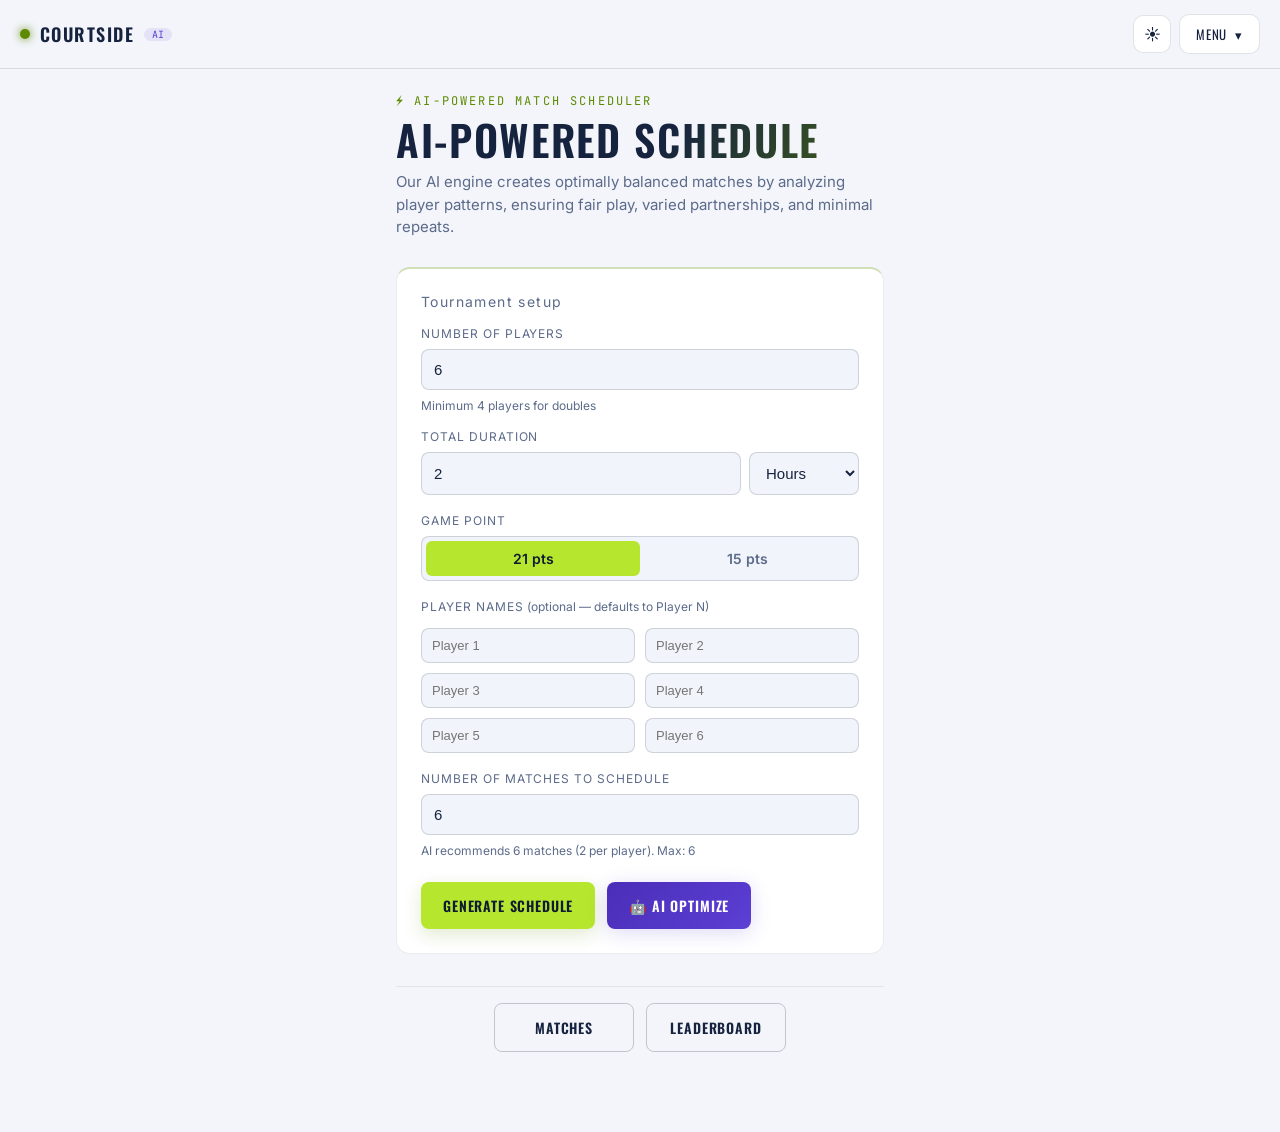
==== commit 00b7b1c2: "Static File for github pages" ====
--- a/index.html
+++ b/index.html
@@ -3,10 +3,573 @@
 <head>
   <meta charset="UTF-8">
   <meta name="viewport" content="width=device-width, initial-scale=1.0">
-  <title>Courtside — Balanced Badminton Scheduler</title>
+  <title>Courtside — AI-Powered Badminton Scheduler</title>
   <link rel="preconnect" href="https://fonts.googleapis.com">
   <link href="https://fonts.googleapis.com/css2?family=Oswald:wght@500;600;700&family=Inter:wght@400;500;600;700&family=JetBrains+Mono:wght@500;600&display=swap" rel="stylesheet">
-  <link rel="stylesheet" href="styles.css">
+  <style>
+    :root{
+      color-scheme: dark;
+      --bg:#0E1B33;
+      --panel:#1C3157;
+      --panel-2:#213A66;
+      --inset:#16294A;
+      --grid-line: rgba(238,241,246,0.025);
+      --border-faint: rgba(238,241,246,0.1);
+      --border-soft: rgba(238,241,246,0.15);
+      --border-mid: rgba(238,241,246,0.18);
+      --border-strong: rgba(238,241,246,0.25);
+      --shadow: rgba(0,0,0,0.45);
+      --scrim: rgba(0,0,0,0.15);
+      --text:#EEF1F6;
+      --text-muted:#8CA0C4;
+      --accent:#D6FF3F;
+      --accent-strong:#EBFF8C;
+      --accent-hover:#BEE62E;
+      --accent-ink:#0E1B33;
+      --accent-soft: rgba(214,255,63,0.1);
+      --accent-soft-2: rgba(214,255,63,0.25);
+      --accent-soft-3: rgba(214,255,63,0.3);
+      --teal:#4FD8C4;
+      --teal-soft: rgba(79,216,196,0.16);
+      --violet:#B9A4FF;
+      --violet-soft: rgba(185,164,255,0.16);
+      --warning:#FFB238;
+      --warning-soft: rgba(255,178,56,0.12);
+      --warning-border: rgba(255,178,56,0.4);
+      --danger:#FF6B6B;
+      --danger-text:#ffb3b3;
+      --danger-soft: rgba(255,107,107,0.12);
+      --danger-border: rgba(255,107,107,0.4);
+      --danger-border-soft: rgba(255,107,107,0.5);
+      --danger-hover-bg: rgba(255,107,107,0.14);
+      --timer-bg: rgba(0,0,0,0.3);
+      --timer-text: #4FD8C4;
+      --ai-accent: #7B61FF;
+      --ai-accent-soft: rgba(123,97,255,0.15);
+      --ai-accent-strong: #9B85FF;
+      --ai-glow: rgba(123,97,255,0.3);
+    }
+    html[data-theme="light"]{
+      color-scheme: light;
+      --bg:#F3F5FB;
+      --panel:#FFFFFF;
+      --panel-2:#EEF1FA;
+      --inset:#F1F4FA;
+      --grid-line: rgba(14,27,51,0.035);
+      --border-faint: rgba(14,27,51,0.08);
+      --border-soft: rgba(14,27,51,0.12);
+      --border-mid: rgba(14,27,51,0.16);
+      --border-strong: rgba(14,27,51,0.22);
+      --shadow: rgba(30,40,70,0.15);
+      --scrim: rgba(14,27,51,0.05);
+      --text:#16233F;
+      --text-muted:#5C6B8A;
+      --accent:#5E8A00;
+      --accent-strong:#4A6E00;
+      --accent-hover:#4A6E00;
+      --accent-ink:#FFFFFF;
+      --accent-soft: rgba(94,138,0,0.08);
+      --accent-soft-2: rgba(94,138,0,0.18);
+      --accent-soft-3: rgba(94,138,0,0.28);
+      --teal:#0E8C79;
+      --teal-soft: rgba(14,140,121,0.1);
+      --violet:#6E4FE0;
+      --violet-soft: rgba(110,79,224,0.1);
+      --warning:#B36B00;
+      --warning-soft: rgba(179,107,0,0.1);
+      --warning-border: rgba(179,107,0,0.35);
+      --danger:#C4302C;
+      --danger-text:#C4302C;
+      --danger-soft: rgba(196,48,44,0.08);
+      --danger-border: rgba(196,48,44,0.35);
+      --danger-border-soft: rgba(196,48,44,0.4);
+      --danger-hover-bg: rgba(196,48,44,0.1);
+      --timer-bg: rgba(0,0,0,0.05);
+      --timer-text: #0E8C79;
+      --ai-accent: #5C3FD4;
+      --ai-accent-soft: rgba(92,63,212,0.1);
+      --ai-accent-strong: #4A2EB8;
+      --ai-glow: rgba(92,63,212,0.2);
+    }
+    html[data-theme="light"] .btn-primary, html[data-theme="light"] .segmented button.active { color:#0E1B33; }
+    html[data-theme="light"] .btn-primary { background:#B7E62E; }
+    html[data-theme="light"] .btn-primary:hover { background:#A3D01F; }
+    html[data-theme="light"] .segmented button.active { background:#B7E62E; }
+
+    * { box-sizing: border-box; margin: 0; }
+    body {
+      background: var(--bg);
+      background-image:
+        linear-gradient(var(--bg), var(--bg)),
+        repeating-linear-gradient(0deg, var(--grid-line) 0px, var(--grid-line) 1px, transparent 1px, transparent 80px),
+        repeating-linear-gradient(90deg, var(--grid-line) 0px, var(--grid-line) 1px, transparent 1px, transparent 80px);
+      color: var(--text);
+      font-family: 'Inter', system-ui, sans-serif;
+      min-height: 100vh;
+      transition: background-color .2s ease, color .2s ease;
+    }
+    h1, h2, h3, .display { font-family: 'Oswald', sans-serif; text-transform: uppercase; letter-spacing: 0.04em; font-weight: 600; margin: 0; }
+    .mono { font-family: 'JetBrains Mono', monospace; }
+    button { font-family: inherit; cursor: pointer; }
+    :focus-visible { outline: 2px solid var(--accent); outline-offset: 2px; }
+
+    .navbar {
+      position: sticky; top: 0; z-index: 50;
+      display: flex; align-items: center; justify-content: space-between;
+      padding: 14px 20px; gap: 10px;
+      background: color-mix(in srgb, var(--bg) 92%, transparent);
+      backdrop-filter: blur(6px);
+      border-bottom: 1px solid var(--border-soft);
+    }
+    .navbar__brand { display: flex; align-items: center; gap: 10px; }
+    .navbar__brand .dot { width: 10px; height: 10px; border-radius: 50%; background: var(--accent); box-shadow: 0 0 10px var(--accent); }
+    .navbar__title { font-size: 18px; letter-spacing: 0.08em; }
+    .navbar__controls { display: flex; align-items: center; gap: 8px; }
+    .theme-toggle {
+      background: var(--panel); border: 1px solid var(--border-soft);
+      color: var(--text); width: 38px; height: 38px; border-radius: 10px;
+      display: flex; align-items: center; justify-content: center; font-size: 16px;
+      flex-shrink: 0;
+    }
+    .theme-toggle:hover { border-color: var(--accent); }
+    .navbar__menu { position: relative; }
+    .navbar__toggle {
+      background: var(--panel); border: 1px solid var(--border-soft);
+      color: var(--text); padding: 9px 16px; border-radius: 10px;
+      font-family: 'Oswald', sans-serif; font-size: 13px; letter-spacing: 0.06em; text-transform: uppercase;
+      display: flex; align-items: center; gap: 8px;
+    }
+    .navbar__toggle:hover { border-color: var(--accent); }
+    .navbar__caret { transition: transform .15s ease; }
+    .navbar__menu.open .navbar__caret { transform: rotate(180deg); }
+    .navbar__dropdown {
+      position: absolute; right: 0; top: calc(100% + 8px);
+      background: var(--panel); border: 1px solid var(--border-soft);
+      border-radius: 10px; min-width: 190px; overflow: hidden;
+      box-shadow: 0 12px 30px var(--shadow);
+      display: none; flex-direction: column;
+    }
+    .navbar__menu.open .navbar__dropdown { display: flex; }
+    .navbar__item {
+      padding: 12px 16px; background: transparent; border: 0; color: var(--text);
+      text-align: left; font-size: 14px; display: flex; align-items: center; justify-content: space-between;
+    }
+    .navbar__item:hover { background: var(--panel-2); }
+    .navbar__item.active { color: var(--accent); }
+    .navbar__item.danger:hover { background: var(--danger-hover-bg); color: var(--danger); }
+
+    main { max-width: 520px; margin: 0 auto; padding: 24px 16px 80px; }
+    .view { display: none; }
+    .view.active { display: block; }
+
+    .hero { margin-bottom: 28px; }
+    .hero__eyebrow { color: var(--accent); font-family: 'JetBrains Mono', monospace; font-size: 12px; letter-spacing: 0.18em; text-transform: uppercase; margin-bottom: 8px; }
+    .hero h1 {
+      font-size: clamp(28px, 5vw, 42px); line-height: 1.05;
+      background: linear-gradient(120deg, var(--text) 55%, var(--accent) 130%);
+      -webkit-background-clip: text; background-clip: text; color: transparent;
+    }
+    .hero p { color: var(--text-muted); max-width: 560px; margin-top: 10px; font-size: 15px; line-height: 1.5; }
+
+    .panel {
+      background: var(--panel); border: 1px solid var(--border-faint);
+      border-radius: 14px; padding: 24px; margin-bottom: 20px;
+      border-top: 2px solid var(--accent-soft-3);
+    }
+    .panel__title { font-size: 14px; color: var(--text-muted); letter-spacing: 0.1em; margin-bottom: 16px; }
+
+    .field-row { display: grid; grid-template-columns: 1fr; gap: 16px; margin-bottom: 18px; }
+    .field { display: flex; flex-direction: column; gap: 8px; }
+    .field label { font-size: 12px; color: var(--text-muted); text-transform: uppercase; letter-spacing: 0.08em; }
+    .field .field-hint { font-size: 12px; color: var(--text-muted); text-transform: none; letter-spacing: 0; }
+    .field input[type="number"], .field select {
+      background: var(--inset); border: 1px solid var(--border-mid);
+      color: var(--text); padding: 11px 12px; border-radius: 8px; font-size: 15px;
+      width: 100%;
+      min-width: 0;
+    }
+    .duration-combo { display: flex; gap: 8px; }
+    .duration-combo input { flex: 1; min-width: 0; }
+    .duration-combo select { width: 110px; flex-shrink: 0; }
+
+    .segmented {
+      display: flex; background: var(--inset); border-radius: 8px; padding: 4px; border: 1px solid var(--border-mid);
+    }
+    .segmented button {
+      flex: 1; background: transparent; border: 0; color: var(--text-muted);
+      padding: 9px 10px; border-radius: 6px; font-size: 14px; font-weight: 600;
+    }
+    .segmented button.active { background: var(--accent); color: var(--accent-ink); }
+
+    .player-names { display: grid; grid-template-columns: 1fr 1fr; gap: 10px; margin-top: 6px; }
+    .player-names input {
+      background: var(--inset); border: 1px solid var(--border-mid);
+      color: var(--text); padding: 9px 10px; border-radius: 8px; font-size: 13px; width: 100%;
+      min-width: 0;
+    }
+
+    .btn {
+      border: 0; border-radius: 8px; padding: 13px 22px; font-family: 'Oswald', sans-serif;
+      font-size: 14px; letter-spacing: 0.06em; text-transform: uppercase; font-weight: 600;
+      transition: all 0.2s ease;
+    }
+    .btn-primary { background: linear-gradient(135deg, var(--accent-strong), var(--accent)); color: var(--accent-ink); box-shadow: 0 6px 18px var(--accent-soft-2); }
+    .btn-primary:hover { background: var(--accent-hover); transform: translateY(-1px); }
+    .btn-primary:disabled { opacity: 0.5; cursor: not-allowed; transform: none; }
+    .btn-ai {
+      background: linear-gradient(135deg, var(--ai-accent-strong), var(--ai-accent));
+      color: white;
+      box-shadow: 0 4px 20px var(--ai-glow);
+    }
+    .btn-ai:hover:not(:disabled) {
+      transform: translateY(-1px);
+      box-shadow: 0 6px 30px var(--ai-glow);
+    }
+    .btn-ai:disabled { opacity: 0.5; cursor: not-allowed; transform: none; }
+    .btn-ghost { background: transparent; border: 1px solid var(--border-strong); color: var(--text); }
+    .btn-ghost:hover { border-color: var(--accent); color: var(--accent); }
+    .btn-danger { background: transparent; border: 1px solid var(--danger-border-soft); color: var(--danger); }
+    .btn-danger:hover { background: var(--danger-soft); }
+    .btn:disabled { opacity: 0.4; cursor: not-allowed; }
+    .btn-sm { padding: 8px 14px; font-size: 12px; }
+
+    .banner { padding: 12px 14px; border-radius: 8px; font-size: 13px; margin-bottom: 16px; line-height: 1.5; }
+    .banner-error { background: var(--danger-soft); border: 1px solid var(--danger-border); color: var(--danger-text); }
+    .banner-success { background: var(--accent-soft); border: 1px solid var(--accent-soft-2); color: var(--accent); }
+    .banner-warning { background: var(--warning-soft); border: 1px solid var(--warning-border); color: var(--warning); }
+    .banner-empty { background: var(--panel); border: 1px dashed var(--border-strong); color: var(--text-muted); text-align: center; padding: 40px 20px; border-radius: 14px; }
+
+    .scoreboard {
+      display: grid; grid-template-columns: 1fr 1fr 1fr 1fr;
+      background: var(--bg); border: 1px solid var(--accent-soft-3);
+      border-radius: 12px; overflow: hidden; margin-bottom: 24px;
+    }
+    .scoreboard__cell {
+      padding: 14px 16px 12px; border-right: 1px solid var(--border-faint); border-bottom: 1px solid var(--border-faint);
+      border-top: 2px solid transparent;
+    }
+    .scoreboard__cell:nth-child(4n) { border-right: 0; }
+    .scoreboard__cell:nth-last-child(-n+4) { border-bottom: 0; }
+    .scoreboard__cell:nth-child(1){ border-top-color: var(--accent); }
+    .scoreboard__cell:nth-child(2){ border-top-color: var(--teal); }
+    .scoreboard__cell:nth-child(3){ border-top-color: var(--violet); }
+    .scoreboard__cell:nth-child(4){ border-top-color: var(--warning); }
+    .scoreboard__label { font-size: 10px; color: var(--text-muted); letter-spacing: 0.14em; text-transform: uppercase; margin-bottom: 6px; }
+    .scoreboard__value { font-family: 'JetBrains Mono', monospace; font-size: 18px; color: var(--accent); font-weight: 600; }
+    .scoreboard__cell:nth-child(2) .scoreboard__value { color: var(--teal); }
+    .scoreboard__cell:nth-child(3) .scoreboard__value { color: var(--violet); }
+    .scoreboard__cell:nth-child(4) .scoreboard__value { color: var(--warning); }
+
+    .match-grid { display: grid; grid-template-columns: 1fr; gap: 12px; }
+
+    .match-card {
+      background: var(--panel); border: 1px solid var(--border-faint);
+      border-radius: 12px; overflow: hidden;
+      transition: border-color 0.2s ease;
+    }
+    .match-card.ai-generated {
+      border-color: var(--ai-accent-soft);
+      border-width: 2px;
+    }
+    .match-card__meta {
+      display: flex; justify-content: space-between; align-items: center;
+      padding: 8px 14px; background: var(--scrim);
+      font-family: 'JetBrains Mono', monospace; font-size: 11px; color: var(--text-muted);
+      flex-wrap: wrap;
+      gap: 6px;
+    }
+    .match-card__meta .ai-badge {
+      background: var(--ai-accent);
+      color: white;
+      font-size: 9px;
+      padding: 1px 8px;
+      border-radius: 10px;
+      letter-spacing: 0.05em;
+      text-transform: uppercase;
+    }
+    .match-card__timer {
+      display: flex;
+      align-items: center;
+      gap: 6px;
+      font-family: 'JetBrains Mono', monospace;
+      font-size: 13px;
+      color: var(--timer-text);
+      flex-wrap: wrap;
+    }
+    .match-card__timer .timer-display {
+      background: var(--timer-bg);
+      padding: 2px 10px;
+      border-radius: 4px;
+      min-width: 60px;
+      text-align: center;
+      font-size: 13px;
+    }
+    .match-card__timer .timer-btn {
+      background: transparent;
+      border: 1px solid var(--border-soft);
+      color: var(--text-muted);
+      border-radius: 4px;
+      padding: 2px 8px;
+      font-size: 11px;
+      font-family: 'JetBrains Mono', monospace;
+      cursor: pointer;
+      line-height: 1.4;
+    }
+    .match-card__timer .timer-btn:hover:not(:disabled) { border-color: var(--accent); color: var(--accent); }
+    .match-card__timer .timer-btn.running { color: var(--danger); border-color: var(--danger); }
+    .match-card__timer .timer-btn:disabled { opacity: 0.3; cursor: not-allowed; }
+    .match-card__court {
+      display: grid; grid-template-columns: 1fr auto 1fr; align-items: stretch;
+      min-height: 80px;
+      width: 100%;
+      overflow: hidden;
+    }
+    .match-card__side {
+      display: flex;
+      flex-direction: column;
+      justify-content: center;
+      align-items: center;
+      padding: 10px 8px;
+      text-align: center;
+      gap: 2px;
+      cursor: pointer;
+      transition: background 0.15s;
+      border-radius: 4px;
+      user-select: none;
+      min-width: 0;
+      width: 100%;
+      overflow: hidden;
+    }
+    .match-card__side:hover:not(.decided) { background: var(--accent-soft); }
+    .match-card__side-name { 
+      font-size: 13px; 
+      font-weight: 600; 
+      line-height: 1.2; 
+      word-break: break-word;
+      max-width: 100%;
+    }
+    .match-card__side-label { 
+      font-size: 9px; 
+      color: var(--text-muted); 
+      text-transform: uppercase; 
+      letter-spacing: 0.05em; 
+    }
+    .match-card__net {
+      width: 0; 
+      border-left: 2px dashed var(--border-strong); 
+      position: relative;
+      flex-shrink: 0;
+    }
+    .match-card__net::before {
+      content: "vs"; 
+      position: absolute; 
+      top: 50%; 
+      left: 50%; 
+      transform: translate(-50%,-50%);
+      font-size: 11px; 
+      color: var(--text-muted); 
+      background: var(--bg); 
+      padding: 4px 8px;
+      border-radius: 20px; 
+      border: 1px solid var(--border-mid);
+      white-space: nowrap;
+    }
+    .match-card__score {
+      font-family: 'JetBrains Mono', monospace;
+      font-size: 26px;
+      font-weight: 700;
+      margin: 2px 0;
+      min-width: 40px;
+      text-align: center;
+      padding: 2px 6px;
+      border-radius: 6px;
+      background: transparent;
+      border: 2px solid transparent;
+      transition: border-color 0.15s;
+      width: auto;
+      max-width: 80px;
+    }
+    .match-card__score:focus {
+      outline: none;
+      border-color: var(--accent);
+      background: var(--accent-soft);
+    }
+    .match-card__score.match-point { color: var(--warning); }
+    .match-card__score.advantage { color: var(--accent); }
+    .match-card__score.deuce { color: var(--warning); }
+    .match-card__score.winning { color: var(--accent); }
+    .match-card__score.losing { color: var(--text-muted); }
+    .match-card__score.locked { cursor: default; opacity: 0.7; }
+    .match-card__score.locked:focus { border-color: transparent; background: transparent; }
+
+    .match-card__actions {
+      display: flex;
+      border-top: 1px solid var(--border-faint);
+      flex-wrap: wrap;
+    }
+    .match-card__actions .btn {
+      flex: 1;
+      min-width: 80px;
+      border-radius: 0;
+      border-right: 1px solid var(--border-faint);
+      padding: 10px 8px;
+      font-size: 12px;
+    }
+    .match-card__actions .btn:last-child { border-right: 0; }
+    .match-card__actions .btn:hover:not(:disabled) { background: var(--accent-soft); color: var(--accent); }
+    .match-card__actions .btn:disabled { opacity: 0.4; cursor: not-allowed; }
+
+    .match-card.decided .match-card__side.winner { background: var(--accent-soft); }
+    .match-card.decided .match-card__side.winner .match-card__side-name { color: var(--accent); }
+    .match-card.decided .match-card__side.winner::after { content: "🏸 WON"; font-size: 9px; letter-spacing: 0.1em; color: var(--accent); margin-top: 2px; }
+    .match-card.decided .match-card__side.loser { opacity: 0.4; }
+    .match-card.decided .match-card__side .match-card__score { cursor: default; }
+
+    .leaderboard-wrap { width: 100%; overflow-x: auto; border-radius: 12px; }
+    .leaderboard-table { width: 100%; min-width: 420px; border-collapse: collapse; background: var(--panel); }
+    .leaderboard-table th, .leaderboard-table td { padding: 10px 12px; text-align: left; font-size: 13px; white-space: nowrap; }
+    .leaderboard-table thead th {
+      background: var(--scrim); font-family: 'JetBrains Mono', monospace; font-size: 11px;
+      color: var(--text-muted); text-transform: uppercase; letter-spacing: 0.08em;
+    }
+    .leaderboard-table tbody tr:not(:last-child) { border-bottom: 1px solid var(--border-faint); }
+    .leaderboard-table tbody tr:first-child .rank { color: var(--accent); }
+    .rank { font-family: 'JetBrains Mono', monospace; font-weight: 600; }
+    .win-pct { color: var(--text-muted); font-family: 'JetBrains Mono', monospace; font-size: 13px; }
+
+    .section-actions { display: flex; gap: 12px; margin-top: 24px; flex-wrap: wrap; }
+
+    .bottom-nav {
+      display: flex; justify-content: center; gap: 12px;
+      margin-top: 32px; padding-top: 16px;
+      border-top: 1px solid var(--border-faint);
+    }
+    .bottom-nav .btn { flex: 1; max-width: 140px; text-align: center; }
+
+    .share-btn {
+      background: var(--panel); border: 1px solid var(--accent-soft-3);
+      color: var(--accent); padding: 10px 16px; border-radius: 8px;
+      font-family: 'Oswald', sans-serif; font-size: 13px; letter-spacing: 0.06em;
+      display: inline-flex; align-items: center; gap: 8px;
+    }
+    .share-btn:hover { background: var(--panel-2); }
+
+    .balance-stats {
+      display: grid; grid-template-columns: 1fr 1fr; gap: 8px;
+      background: var(--inset); border-radius: 8px; padding: 12px 16px;
+      margin-top: 12px; border-left: 3px solid var(--teal);
+    }
+    .balance-stats__item { display: flex; justify-content: space-between; font-size: 13px; }
+    .balance-stats__item .label { color: var(--text-muted); }
+    .balance-stats__item .value { color: var(--teal); font-family: 'JetBrains Mono', monospace; }
+
+    .match-summary {
+      margin-top: 20px;
+      padding: 16px;
+      background: var(--panel);
+      border-radius: 12px;
+      border: 1px solid var(--border-faint);
+    }
+    .match-summary h3 {
+      color: var(--accent);
+      font-family: 'Oswald', sans-serif;
+      font-size: 16px;
+      letter-spacing: 0.08em;
+      margin-bottom: 12px;
+    }
+    .match-summary-item {
+      padding: 6px 0;
+      font-size: 13px;
+      font-family: 'JetBrains Mono', monospace;
+      border-bottom: 1px solid var(--border-faint);
+      display: flex;
+      justify-content: space-between;
+      gap: 10px;
+    }
+    .match-summary-item:last-child { border-bottom: none; }
+    .match-summary-item .teams { color: var(--text); }
+    .match-summary-item .score { color: var(--accent); font-weight: 600; }
+
+    .ai-indicator {
+      display: inline-flex;
+      align-items: center;
+      gap: 8px;
+      padding: 8px 14px;
+      background: var(--ai-accent-soft);
+      border-radius: 20px;
+      border: 1px solid var(--ai-accent-soft);
+      font-size: 12px;
+      color: var(--ai-accent);
+      font-family: 'JetBrains Mono', monospace;
+      margin-top: 8px;
+    }
+    .ai-indicator .pulse {
+      width: 8px;
+      height: 8px;
+      border-radius: 50%;
+      background: var(--ai-accent);
+      animation: pulse 1.5s ease-in-out infinite;
+    }
+    @keyframes pulse {
+      0%, 100% { opacity: 1; transform: scale(1); }
+      50% { opacity: 0.3; transform: scale(0.8); }
+    }
+
+    .ai-stats {
+      display: grid;
+      grid-template-columns: 1fr 1fr 1fr;
+      gap: 10px;
+      padding: 12px;
+      background: var(--inset);
+      border-radius: 8px;
+      margin-top: 12px;
+    }
+    .ai-stats .stat {
+      text-align: center;
+    }
+    .ai-stats .stat .label {
+      font-size: 10px;
+      color: var(--text-muted);
+      text-transform: uppercase;
+      letter-spacing: 0.05em;
+    }
+    .ai-stats .stat .value {
+      font-family: 'JetBrains Mono', monospace;
+      font-size: 18px;
+      color: var(--ai-accent);
+      font-weight: 600;
+    }
+
+    .loading-spinner {
+      display: inline-block;
+      width: 20px;
+      height: 20px;
+      border: 3px solid var(--ai-accent-soft);
+      border-radius: 50%;
+      border-top-color: var(--ai-accent);
+      animation: spin 0.8s ease-in-out infinite;
+    }
+    @keyframes spin {
+      to { transform: rotate(360deg); }
+    }
+
+    @media (max-width:400px){
+      .panel { padding: 16px; }
+      .duration-combo select { width: 90px; }
+      .field-row { gap: 12px; }
+      .scoreboard { grid-template-columns: 1fr 1fr; }
+      .scoreboard__cell:nth-child(4n) { border-right: 1px solid var(--border-faint); }
+      .scoreboard__cell:nth-child(2n) { border-right: 0; }
+      .scoreboard__cell:nth-last-child(-n+2) { border-bottom: 0; }
+      .match-card__score { font-size: 22px; min-width: 32px; }
+      .match-card__actions .btn { min-width: 60px; font-size: 11px; padding: 8px 6px; }
+      .match-card__timer { font-size: 11px; }
+      .match-card__side-name { font-size: 11px; }
+      .match-summary-item { font-size: 11px; flex-wrap: wrap; }
+      .ai-stats { grid-template-columns: 1fr; gap: 6px; }
+    }
+    @media (prefers-reduced-motion: reduce){ * { transition: none !important; } }
+  </style>
 </head>
 <body>
 
@@ -14,6 +577,7 @@
   <div class="navbar__brand">
     <span class="dot"></span>
     <span class="navbar__title display">Courtside</span>
+    <span style="font-size:10px;color:var(--ai-accent);font-family:'JetBrains Mono',monospace;background:var(--ai-accent-soft);padding:0 8px;border-radius:10px;">AI</span>
   </div>
   <div class="navbar__controls">
     <button class="theme-toggle" id="themeToggle" type="button" aria-label="Toggle dark/light theme" title="Toggle theme">🌙</button>
@@ -32,26 +596,15 @@
 </nav>
 
 <main>
+
   <!-- HOME -->
   <section class="view" id="view-home">
     <div class="hero">
-      <div class="hero__eyebrow">Balanced Match Scheduler</div>
-      <h1 id="homeHeading">Fair 2v2 Schedule</h1>
-      <p>Enter your players and total time. The system will generate the most balanced schedule possible — equal matches, fair rest, varied opponents and partners.</p>
+      <div class="hero__eyebrow">⚡ AI-Powered Match Scheduler</div>
+      <h1 id="homeHeading">Smart 2v2 Schedule</h1>
+      <p>Our AI engine creates optimally balanced matches by analyzing player patterns, ensuring fair play, varied partnerships, and minimal repeats.</p>
     </div>
     <div id="homeBanner"></div>
-
-    <section class="panel ai-prompt-panel" aria-labelledby="aiPromptTitle">
-      <div class="panel__title" id="aiPromptTitle">AI schedule prompt</div>
-      <div class="field">
-        <label for="schedulePrompt">Describe your session</label>
-        <textarea id="schedulePrompt" rows="4" placeholder="Example: 8 players, 90 minutes, 15-point games, schedule 10 matches. Names: Raj, Amit, Neha, Priya, Sam, Kiran, Dev, Maya."></textarea>
-        <span class="field-hint">The AI fills the setup fields, then the balanced scheduler generates the matches.</span>
-      </div>
-      <div class="section-actions">
-        <button type="button" class="btn btn-primary" id="generateFromPromptBtn">Generate From Prompt</button>
-      </div>
-    </section>
 
     <form class="panel" id="setupForm">
       <div class="panel__title">Tournament setup</div>
@@ -90,11 +643,19 @@
       <div class="field" style="margin-bottom:18px;">
         <label for="matchCount">Number of matches to schedule</label>
         <input type="number" id="matchCount" min="1" step="1" value="6">
-        <span class="field-hint" id="matchCountHint">Balanced schedule ensures equal participation</span>
+        <span class="field-hint" id="matchCountHint">AI will optimize for balanced participation</span>
       </div>
 
       <div class="section-actions">
-        <button type="submit" class="btn btn-primary" id="generateBtn">Generate Balanced Schedule</button>
+        <button type="submit" class="btn btn-primary" id="generateBtn">Generate Schedule</button>
+        <button type="button" class="btn btn-ai" id="aiOptimizeBtn">🤖 AI Optimize</button>
+      </div>
+      
+      <div id="aiStatus" style="margin-top:12px;display:none;">
+        <div class="ai-indicator">
+          <span class="loading-spinner"></span>
+          <span>AI is generating optimal matches...</span>
+        </div>
       </div>
     </form>
 
@@ -108,7 +669,7 @@
   <section class="view" id="view-matches">
     <div class="hero">
       <div class="hero__eyebrow">Schedule</div>
-      <h1>Balanced Matches</h1>
+      <h1>AI-Generated Matches</h1>
     </div>
     <div id="matchesContent"></div>
 
@@ -133,8 +694,1362 @@
       <button class="share-btn" id="shareLeaderboardBtn">📤 Share</button>
     </div>
   </section>
+
 </main>
 
-<script src="script.js"></script>
+<script>
+  /* ─── BACKEND API SIMULATION ─── */
+  // This simulates a backend API call. Replace with actual fetch() to your deployed backend
+  const API = {
+    // Simulated backend endpoint - replace with your actual backend URL when deployed
+    // Example: 'https://your-backend.onrender.com/api/generate'
+    baseURL: window.location.origin,
+    
+    async generateSchedule(config, players, existingStats = null) {
+      // Simulate network delay (500ms - 2000ms)
+      const delay = 500 + Math.random() * 1500;
+      await new Promise(resolve => setTimeout(resolve, delay));
+      
+      // Call the local AI engine (simulating backend processing)
+      return this._runAIEngine(config, players, existingStats);
+    },
+    
+    _runAIEngine(config, players, existingStats) {
+      // This is the actual AI engine that would run on the backend
+      // We're running it client-side for demo purposes
+      const result = AIMatchEngine.generateBalanced(config, players, existingStats);
+      return result;
+    }
+  };
+
+  /* ─── AI MATCH ENGINE ─── */
+  const AIMatchEngine = (function(){
+    const TRANSITION_MINUTES = 3;
+    const ABS_MIN_MATCH_MINUTES = 4;
+
+    function shuffle(arr){ const a=arr.slice(); for(let i=a.length-1;i>0;i--){ const j=Math.floor(Math.random()*(i+1)); [a[i],a[j]]=[a[j],a[i]]; } return a; }
+
+    function matchMinutesForGamePoint(gamePoint){ return Math.max(ABS_MIN_MATCH_MINUTES, Math.round(15 * (gamePoint / 21))); }
+
+    function calculateAIScore(teamA, teamB, playerStats, allPlayers) {
+      let score = 0;
+      const matchPlayers = [...teamA, ...teamB];
+
+      // Factor 1: Match balance (30%)
+      const totalMatches = matchPlayers.reduce((sum, p) => sum + playerStats[p.id].matches, 0);
+      score += (totalMatches / matchPlayers.length) * 3;
+
+      // Factor 2: Rest fairness (25%)
+      const avgRest = matchPlayers.reduce((sum, p) => sum + (playerStats[p.id].restRounds || 0), 0) / matchPlayers.length;
+      const maxRest = Math.max(...matchPlayers.map(p => playerStats[p.id].restRounds || 0));
+      score -= Math.abs(avgRest - maxRest) * 2;
+
+      // Factor 3: Skill balance (25%)
+      const avgSkill = matchPlayers.reduce((sum, p) => sum + (playerStats[p.id].skillScore || 0.5), 0) / matchPlayers.length;
+      const teamASkill = teamA.reduce((sum, p) => sum + (playerStats[p.id].skillScore || 0.5), 0) / teamA.length;
+      const teamBSkill = teamB.reduce((sum, p) => sum + (playerStats[p.id].skillScore || 0.5), 0) / teamB.length;
+      score -= Math.abs(teamASkill - teamBSkill) * 5;
+
+      // Factor 4: Partnership variety (10%)
+      let partnershipScore = 0;
+      const getPartnershipCount = (p1, p2) => {
+        const key = [p1.id, p2.id].sort().join('+');
+        return playerStats[p1.id].partnerships[key] || 0;
+      };
+      for (let i = 0; i < teamA.length; i++) {
+        for (let j = i + 1; j < teamA.length; j++) {
+          partnershipScore += getPartnershipCount(teamA[i], teamA[j]);
+        }
+      }
+      for (let i = 0; i < teamB.length; i++) {
+        for (let j = i + 1; j < teamB.length; j++) {
+          partnershipScore += getPartnershipCount(teamB[i], teamB[j]);
+        }
+      }
+      score += partnershipScore * 2;
+
+      // Factor 5: Opponent variety (10%)
+      let opponentScore = 0;
+      const getOpponentCount = (p1, p2) => {
+        const key = [p1.id, p2.id].sort().join('+');
+        return playerStats[p1.id].opponents[key] || 0;
+      };
+      for (const p1 of teamA) {
+        for (const p2 of teamB) {
+          opponentScore += getOpponentCount(p1, p2);
+        }
+      }
+      score += opponentScore * 1.5;
+
+      return score;
+    }
+
+    function generateAIMatches(players, desiredCount, existingStats) {
+      const n = players.length;
+      if(n < 4 || desiredCount <= 0) return { matches: [], stats: null, aiStats: null };
+
+      const playerStats = {};
+      players.forEach(p => {
+        playerStats[p.id] = {
+          name: p.name,
+          matches: 0,
+          restRounds: 0,
+          partnerships: {},
+          opponents: {},
+          skillScore: existingStats && existingStats[p.id] ? existingStats[p.id].skillScore || 0.5 : 0.5,
+          winRate: existingStats && existingStats[p.id] ? existingStats[p.id].winRate || 0 : 0,
+          fatigue: 0
+        };
+      });
+
+      const usedCombos = new Set();
+
+      function getTeamKey(team) {
+        return team.map(p => p.id).sort().join('+');
+      }
+
+      function getMatchKey(teamA, teamB) {
+        const keyA = getTeamKey(teamA);
+        const keyB = getTeamKey(teamB);
+        return [keyA, keyB].sort().join('__');
+      }
+
+      const matches = [];
+      const allPlayers = players.slice();
+
+      let attempts = 0;
+      const maxAttempts = desiredCount * 300 + 2000;
+
+      while (matches.length < desiredCount && attempts < maxAttempts) {
+        attempts++;
+
+        const sortedPlayers = allPlayers.slice().sort((a, b) => {
+          const aScore = playerStats[a.id].matches * 3 - (playerStats[a.id].restRounds || 0) * 2 - playerStats[a.id].fatigue;
+          const bScore = playerStats[b.id].matches * 3 - (playerStats[b.id].restRounds || 0) * 2 - playerStats[b.id].fatigue;
+          return aScore - bScore;
+        });
+
+        let bestPlayers = null;
+        let bestScore = Infinity;
+        const topCandidates = sortedPlayers.slice(0, Math.min(sortedPlayers.length, 16));
+
+        for (let i = 0; i < topCandidates.length; i++) {
+          for (let j = i + 1; j < topCandidates.length; j++) {
+            for (let k = j + 1; k < topCandidates.length; k++) {
+              for (let l = k + 1; l < topCandidates.length; l++) {
+                const candidates = [topCandidates[i], topCandidates[j], topCandidates[k], topCandidates[l]];
+                const matchCount = candidates.reduce((sum, p) => sum + playerStats[p.id].matches, 0);
+                const restTotal = candidates.reduce((sum, p) => sum + (playerStats[p.id].restRounds || 0), 0);
+                const fatigueTotal = candidates.reduce((sum, p) => sum + playerStats[p.id].fatigue, 0);
+                
+                const totalScore = matchCount * 5 - restTotal * 3 + fatigueTotal * 2;
+
+                if (totalScore < bestScore) {
+                  bestScore = totalScore;
+                  bestPlayers = candidates;
+                }
+              }
+            }
+          }
+        }
+
+        if (!bestPlayers) {
+          bestPlayers = sortedPlayers.slice(0, 4);
+        }
+
+        const [a, b, c, d] = bestPlayers;
+        const combos = [
+          { teamA: [a, b], teamB: [c, d] },
+          { teamA: [a, c], teamB: [b, d] },
+          { teamA: [a, d], teamB: [b, c] }
+        ];
+
+        const scoredCombos = combos.map(combo => {
+          const aiScore = calculateAIScore(combo.teamA, combo.teamB, playerStats, allPlayers);
+          return { ...combo, aiScore };
+        });
+
+        scoredCombos.sort((a, b) => a.aiScore - b.aiScore);
+
+        const topN = Math.min(3, scoredCombos.length);
+        const selected = scoredCombos[Math.floor(Math.random() * topN)];
+
+        const teamA = selected.teamA;
+        const teamB = selected.teamB;
+        const matchKey = getMatchKey(teamA, teamB);
+
+        const isDuplicate = usedCombos.has(matchKey);
+        const duplicateThreshold = matches.length < desiredCount * 0.7 ? 0.3 : 0.1;
+
+        if (!isDuplicate || matches.length >= desiredCount * (1 - duplicateThreshold)) {
+          addMatch(teamA, teamB, matchKey);
+        } else {
+          let found = false;
+          for (let idx = 1; idx < scoredCombos.length; idx++) {
+            const alt = scoredCombos[idx];
+            const altKey = getMatchKey(alt.teamA, alt.teamB);
+            if (!usedCombos.has(altKey)) {
+              addMatch(alt.teamA, alt.teamB, altKey);
+              found = true;
+              break;
+            }
+          }
+          if (!found && matches.length < desiredCount) {
+            addMatch(teamA, teamB, matchKey);
+          }
+        }
+      }
+
+      function addMatch(teamA, teamB, key) {
+        const matchPlayers = [...teamA, ...teamB];
+        
+        teamA.forEach(p => playerStats[p.id].matches++);
+        teamB.forEach(p => playerStats[p.id].matches++);
+
+        matchPlayers.forEach(p => {
+          playerStats[p.id].fatigue += 1;
+        });
+
+        for (let i = 0; i < teamA.length; i++) {
+          for (let j = i + 1; j < teamA.length; j++) {
+            const key = [teamA[i].id, teamA[j].id].sort().join('+');
+            playerStats[teamA[i].id].partnerships[key] = (playerStats[teamA[i].id].partnerships[key] || 0) + 1;
+            playerStats[teamA[j].id].partnerships[key] = (playerStats[teamA[j].id].partnerships[key] || 0) + 1;
+          }
+        }
+        for (let i = 0; i < teamB.length; i++) {
+          for (let j = i + 1; j < teamB.length; j++) {
+            const key = [teamB[i].id, teamB[j].id].sort().join('+');
+            playerStats[teamB[i].id].partnerships[key] = (playerStats[teamB[i].id].partnerships[key] || 0) + 1;
+            playerStats[teamB[j].id].partnerships[key] = (playerStats[teamB[j].id].partnerships[key] || 0) + 1;
+          }
+        }
+
+        for (const p1 of teamA) {
+          for (const p2 of teamB) {
+            const key = [p1.id, p2.id].sort().join('+');
+            playerStats[p1.id].opponents[key] = (playerStats[p1.id].opponents[key] || 0) + 1;
+            playerStats[p2.id].opponents[key] = (playerStats[p2.id].opponents[key] || 0) + 1;
+          }
+        }
+
+        allPlayers.forEach(p => {
+          if (!matchPlayers.some(mp => mp.id === p.id)) {
+            playerStats[p.id].restRounds = (playerStats[p.id].restRounds || 0) + 1;
+            playerStats[p.id].fatigue = Math.max(0, playerStats[p.id].fatigue - 0.5);
+          }
+        });
+
+        usedCombos.add(key);
+
+        matches.push({
+          sideA: { playerIds: teamA.map(p => p.id), label: teamA.map(p => p.name).join(' & ') },
+          sideB: { playerIds: teamB.map(p => p.id), label: teamB.map(p => p.name).join(' & ') },
+          winnerSide: null
+        });
+      }
+
+      const stats = Object.values(playerStats);
+      const maxMatches = Math.max(...stats.map(s => s.matches));
+      const minMatches = Math.min(...stats.map(s => s.matches));
+      const maxRest = Math.max(...stats.map(s => s.restRounds || 0));
+      const minRest = Math.min(...stats.map(s => s.restRounds || 0));
+      const avgMatches = stats.reduce((sum, s) => sum + s.matches, 0) / stats.length;
+
+      const aiStats = {
+        totalCombinationsConsidered: attempts,
+        avgMatchesPerPlayer: avgMatches,
+        matchBalance: maxMatches - minMatches,
+        restBalance: maxRest - minRest,
+        uniquenessScore: usedCombos.size / matches.length,
+        perfectBalance: maxMatches - minMatches <= 1 && maxRest - minRest <= 1
+      };
+
+      return {
+        matches,
+        stats: {
+          totalMatches: matches.length,
+          players: playerStats,
+          maxMatches,
+          minMatches,
+          maxRest,
+          minRest,
+          perfectBalance: maxMatches - minMatches <= 1 && maxRest - minRest <= 1
+        },
+        aiStats
+      };
+    }
+
+    function assignSchedule(matches, totalMinutes, gamePoint) {
+      const count = matches.length;
+      if(count === 0) return { matches: [], matchMinutes: 0, warning: null };
+
+      const estMatchMinutes = matchMinutesForGamePoint(gamePoint);
+      let matchMinutes = Math.floor((totalMinutes - (count - 1) * TRANSITION_MINUTES) / count);
+      let warning = null;
+
+      if(matchMinutes < ABS_MIN_MATCH_MINUTES) {
+        matchMinutes = ABS_MIN_MATCH_MINUTES;
+        warning = `Tight schedule: matches set to ${ABS_MIN_MATCH_MINUTES}-min floor. Consider reducing match count or increasing time.`;
+      }
+
+      if(matchMinutes > estMatchMinutes * 1.5) {
+        matchMinutes = Math.min(matchMinutes, Math.round(estMatchMinutes * 1.2));
+      }
+
+      let cursor = 0, id = 1;
+      const scheduled = matches.map(m => {
+        const startMin = cursor, endMin = cursor + matchMinutes;
+        cursor = endMin + TRANSITION_MINUTES;
+        return {
+          id: 'm' + (id++),
+          sideA: m.sideA,
+          sideB: m.sideB,
+          winnerSide: null,
+          startMin,
+          endMin
+        };
+      });
+
+      return { matches: scheduled, matchMinutes, warning };
+    }
+
+    function generateBalanced(config, players, existingStats) {
+      const totalMinutes = config.durationUnit === 'hrs' ? Number(config.durationValue) * 60 : Number(config.durationValue);
+      const result = generateAIMatches(players, config.matchCount, existingStats);
+      
+      if (result.matches.length === 0) {
+        return { matches: [], matchMinutes: 0, warning: 'Not enough players to generate matches.', balanceStats: null, aiStats: null };
+      }
+
+      const scheduled = assignSchedule(result.matches, totalMinutes, config.gamePoint);
+      
+      return {
+        matches: scheduled.matches,
+        matchMinutes: scheduled.matchMinutes,
+        warning: scheduled.warning || (result.stats.perfectBalance ? null : 'AI-optimized schedule is near perfect.'),
+        balanceStats: result.stats,
+        aiStats: result.aiStats
+      };
+    }
+
+    return { generateBalanced, matchMinutesForGamePoint, TRANSITION_MINUTES };
+  })();
+
+  /* ─── STATE ─── */
+  const STORAGE_KEY = 'courtside_state_v13_ai_backend';
+  let storageAvailable = true;
+
+  function defaultState(){
+    return {
+      config: { numPlayers: 6, durationValue: 2, durationUnit: 'hrs', gamePoint: 21, matchCount: null },
+      playerNames: [],
+      players: [],
+      matches: [],
+      matchMinutes: 0,
+      generated: false,
+      warning: null,
+      currentView: 'home',
+      balanceStats: null,
+      theme: null,
+      scores: {},
+      timers: {},
+      aiUsed: false,
+      aiStats: null
+    };
+  }
+
+  function systemPrefersLight(){
+    return typeof window.matchMedia === 'function' && window.matchMedia('(prefers-color-scheme: light)').matches;
+  }
+  function effectiveTheme(){
+    return state.theme || (systemPrefersLight() ? 'light' : 'dark');
+  }
+  function applyTheme(){
+    const theme = effectiveTheme();
+    document.documentElement.setAttribute('data-theme', theme);
+    const btn = document.getElementById('themeToggle');
+    if(btn) btn.textContent = theme === 'light' ? '☀️' : '🌙';
+  }
+  function toggleTheme(){
+    state.theme = effectiveTheme() === 'light' ? 'dark' : 'light';
+    saveState();
+    applyTheme();
+  }
+
+  function loadState(){
+    try { const raw = localStorage.getItem(STORAGE_KEY); if(!raw) return defaultState(); return Object.assign(defaultState(), JSON.parse(raw)); }
+    catch(e){ storageAvailable = false; return defaultState(); }
+  }
+
+  let state = loadState();
+
+  function saveState(){
+    if(!storageAvailable) return;
+    try { localStorage.setItem(STORAGE_KEY, JSON.stringify(state)); } catch(e){ storageAvailable = false; }
+  }
+
+  function resetState(){
+    const keepTheme = state.theme;
+    try { localStorage.removeItem(STORAGE_KEY); } catch(e) {}
+    state = defaultState();
+    state.theme = keepTheme;
+    saveState();
+    applyTheme();
+    renderAll();
+    setView('home');
+  }
+
+  /* ─── HELPERS ─── */
+  function formatMinutes(min){ const h=Math.floor(min/60), m=min%60; return h>0 ? `${h}:${String(m).padStart(2,'0')}` : `0:${String(m).padStart(2,'0')}`; }
+  function getGamePoint(){ return Number(document.querySelector('#gamePointSegmented button.active').dataset.point); }
+  function formatTimer(seconds){
+    const m = Math.floor(seconds / 60);
+    const s = seconds % 60;
+    return `${String(m).padStart(2,'0')}:${String(s).padStart(2,'0')}`;
+  }
+
+  /* ─── WIN CONDITION ─── */
+  function checkWinCondition(scoreA, scoreB, gamePoint) {
+    if (Math.abs(scoreA - scoreB) >= 2) {
+      if (scoreA >= gamePoint && scoreB >= gamePoint) {
+        return scoreA > scoreB ? 'A' : 'B';
+      }
+      if (scoreA > gamePoint) {
+        return 'A';
+      }
+      if (scoreB > gamePoint) {
+        return 'B';
+      }
+    }
+    return null;
+  }
+
+  function getScoreStatus(scoreA, scoreB, gamePoint) {
+    const winner = checkWinCondition(scoreA, scoreB, gamePoint);
+    if (winner) {
+      return { status: 'won', winner: winner };
+    }
+    
+    if (scoreA >= gamePoint - 1 && scoreB >= gamePoint - 1) {
+      if (scoreA === scoreB) {
+        return { status: 'deuce' };
+      }
+      if (Math.abs(scoreA - scoreB) === 1) {
+        return { status: 'advantage', leader: scoreA > scoreB ? 'A' : 'B' };
+      }
+    }
+    
+    if (scoreA === gamePoint - 1 && scoreB < gamePoint - 1) {
+      return { status: 'matchPoint', player: 'A' };
+    }
+    if (scoreB === gamePoint - 1 && scoreA < gamePoint - 1) {
+      return { status: 'matchPoint', player: 'B' };
+    }
+    
+    return { status: 'normal' };
+  }
+
+  function ensureTimerStarted(matchId) {
+    if (!state.timers[matchId]) {
+      state.timers[matchId] = { running: false, elapsed: 0, startTime: null, finalElapsed: null, started: false };
+    }
+    const timer = state.timers[matchId];
+    const match = state.matches.find(m => m.id === matchId);
+    if (!timer.started && !match.winnerSide) {
+      timer.started = true;
+      timer.running = true;
+      timer.startTime = Date.now() - (timer.elapsed || 0) * 1000;
+      saveState();
+    }
+  }
+
+  function incrementScore(matchId, side) {
+    const match = state.matches.find(m => m.id === matchId);
+    if (!match || match.winnerSide) return;
+
+    ensureTimerStarted(matchId);
+
+    if (!state.scores[matchId]) {
+      state.scores[matchId] = { sideA: 0, sideB: 0 };
+    }
+
+    const scores = state.scores[matchId];
+    const gamePoint = state.config.gamePoint;
+
+    if (side === 'A') {
+      scores.sideA++;
+    } else {
+      scores.sideB++;
+    }
+
+    const winner = checkWinCondition(scores.sideA, scores.sideB, gamePoint);
+    if (winner) {
+      match.winnerSide = winner;
+      if (state.timers[matchId]) {
+        const currentElapsed = getTimerElapsed(matchId);
+        if (state.timers[matchId].running) {
+          state.timers[matchId].running = false;
+        }
+        state.timers[matchId].finalElapsed = currentElapsed;
+        state.timers[matchId].elapsed = currentElapsed;
+      }
+    }
+
+    saveState();
+    renderMatches();
+    renderLeaderboard();
+  }
+
+  function decrementScore(matchId, side) {
+    const match = state.matches.find(m => m.id === matchId);
+    if (!match || match.winnerSide) return;
+
+    if (!state.scores[matchId]) {
+      state.scores[matchId] = { sideA: 0, sideB: 0 };
+    }
+
+    const scores = state.scores[matchId];
+    if (side === 'A' && scores.sideA > 0) {
+      scores.sideA--;
+    } else if (side === 'B' && scores.sideB > 0) {
+      scores.sideB--;
+    }
+
+    match.winnerSide = null;
+    if (state.timers[matchId]) {
+      state.timers[matchId].finalElapsed = null;
+    }
+
+    saveState();
+    renderMatches();
+    renderLeaderboard();
+  }
+
+  function updateScoreDirect(matchId, side, value) {
+    const match = state.matches.find(m => m.id === matchId);
+    if (!match || match.winnerSide) return;
+
+    const currentScores = state.scores[matchId] || { sideA: 0, sideB: 0 };
+    const numValue = parseInt(value);
+    if (isNaN(numValue) || numValue < 0) return;
+    
+    if (numValue > 0 && currentScores.sideA === 0 && currentScores.sideB === 0) {
+      ensureTimerStarted(matchId);
+    }
+
+    if (!state.scores[matchId]) {
+      state.scores[matchId] = { sideA: 0, sideB: 0 };
+    }
+
+    const scores = state.scores[matchId];
+    if (side === 'A') {
+      scores.sideA = numValue;
+    } else {
+      scores.sideB = numValue;
+    }
+
+    const gamePoint = state.config.gamePoint;
+    const winner = checkWinCondition(scores.sideA, scores.sideB, gamePoint);
+    if (winner) {
+      match.winnerSide = winner;
+      if (state.timers[matchId]) {
+        const currentElapsed = getTimerElapsed(matchId);
+        if (state.timers[matchId].running) {
+          state.timers[matchId].running = false;
+        }
+        state.timers[matchId].finalElapsed = currentElapsed;
+        state.timers[matchId].elapsed = currentElapsed;
+      }
+    } else {
+      match.winnerSide = null;
+      if (state.timers[matchId]) {
+        state.timers[matchId].finalElapsed = null;
+      }
+    }
+
+    saveState();
+    renderMatches();
+    renderLeaderboard();
+  }
+
+  /* ─── TIMER FUNCTIONS ─── */
+  function toggleTimer(matchId) {
+    const match = state.matches.find(m => m.id === matchId);
+    if (match && match.winnerSide) return;
+
+    if (!state.timers[matchId]) {
+      state.timers[matchId] = { running: false, elapsed: 0, startTime: null, finalElapsed: null, started: false };
+    }
+    const timer = state.timers[matchId];
+
+    if (match && match.winnerSide) return;
+
+    if (!timer.running) {
+      timer.started = true;
+      timer.running = true;
+      timer.startTime = Date.now() - (timer.elapsed || 0) * 1000;
+    } else {
+      timer.running = false;
+      timer.elapsed = Math.floor((Date.now() - timer.startTime) / 1000);
+      if (match && match.winnerSide) {
+        timer.finalElapsed = timer.elapsed;
+      }
+    }
+    saveState();
+    renderMatches();
+  }
+
+  function resetTimer(matchId) {
+    const match = state.matches.find(m => m.id === matchId);
+    if (match && match.winnerSide) return;
+    
+    state.timers[matchId] = { running: false, elapsed: 0, startTime: null, finalElapsed: null, started: false };
+    saveState();
+    renderMatches();
+  }
+
+  function getTimerElapsed(matchId) {
+    const timer = state.timers[matchId];
+    if (!timer) return 0;
+    const match = state.matches.find(m => m.id === matchId);
+    if (match && match.winnerSide && timer.finalElapsed !== null && timer.finalElapsed !== undefined) {
+      return timer.finalElapsed;
+    }
+    if (timer.running && timer.startTime) {
+      return Math.floor((Date.now() - timer.startTime) / 1000);
+    }
+    return timer.elapsed || 0;
+  }
+
+  /* ─── SHARE ─── */
+  function buildMatchSummary() {
+    const completedMatches = state.matches.filter(m => m.winnerSide);
+    if (completedMatches.length === 0) return '';
+
+    let summary = '\n\nMATCH SUMMARY\n';
+    summary += '─'.repeat(30) + '\n';
+
+    completedMatches.forEach((m, idx) => {
+      const scores = state.scores[m.id] || { sideA: 0, sideB: 0 };
+      const isAWinner = m.winnerSide === 'A';
+      const winningTeam = isAWinner ? m.sideA : m.sideB;
+      const losingTeam = isAWinner ? m.sideB : m.sideA;
+      
+      const winningPlayers = winningTeam.label.split(' & ');
+      const losingPlayers = losingTeam.label.split(' & ');
+      const winningLabel = winningPlayers.join(' 🏆 ');
+      const losingLabel = losingPlayers.join(' & ');
+      
+      const scoreA = scores.sideA;
+      const scoreB = scores.sideB;
+      
+      summary += `Match ${idx + 1}\n`;
+      summary += `${winningLabel} VS ${losingLabel}\n`;
+      summary += `${scoreA} - ${scoreB}\n\n`;
+    });
+
+    return summary;
+  }
+
+  /* ─── RENDER HOME ─── */
+  function renderPlayerNameInputs(){
+    const container = document.getElementById('playerNames');
+    const n = Math.max(0, Math.min(40, Number(document.getElementById('numPlayers').value) || 0));
+    const existing = state.playerNames || [];
+    container.innerHTML = '';
+    for(let i=0;i<n;i++){
+      const input = document.createElement('input');
+      input.type = 'text';
+      input.placeholder = `Player ${i+1}`;
+      input.value = existing[i] || '';
+      input.dataset.idx = i;
+      container.appendChild(input);
+    }
+  }
+
+  function updateRecommendation(){
+    const numPlayers = Math.max(0, Number(document.getElementById('numPlayers').value) || 0);
+    const durationValue = Number(document.getElementById('durationValue').value) || 0;
+    const durationUnit = document.getElementById('durationUnit').value;
+    const gamePoint = getGamePoint();
+    const totalMinutes = durationUnit === 'hrs' ? durationValue*60 : durationValue;
+    const estMatchMinutes = AIMatchEngine.matchMinutesForGamePoint(gamePoint);
+
+    const countInput = document.getElementById('matchCount');
+    const hint = document.getElementById('matchCountHint');
+
+    if(numPlayers < 4){
+      countInput.min = 0; countInput.max = 0; countInput.value = 0; countInput.disabled = true;
+      hint.textContent = 'Need at least 4 players for doubles.';
+      return;
+    }
+
+    countInput.disabled = false;
+    countInput.min = 1;
+
+    const recommendedPerPlayer = Math.max(2, Math.floor(totalMinutes / (estMatchMinutes + AIMatchEngine.TRANSITION_MINUTES) * 2 / numPlayers));
+    const recommended = Math.max(4, Math.round(recommendedPerPlayer * numPlayers / 2));
+    const maxMatches = Math.floor(totalMinutes / (estMatchMinutes + AIMatchEngine.TRANSITION_MINUTES)) || 1;
+
+    countInput.max = Math.min(maxMatches, 50);
+    countInput.value = Math.min(Math.max(countInput.value || recommended, 1), countInput.max);
+
+    hint.textContent = `AI recommends ${recommended} matches (${Math.round(recommended * 2 / numPlayers)} per player). Max: ${countInput.max}`;
+  }
+
+  function renderHome(){
+    document.getElementById('numPlayers').value = state.config.numPlayers;
+    document.getElementById('durationValue').value = state.config.durationValue;
+    document.getElementById('durationUnit').value = state.config.durationUnit;
+    document.querySelectorAll('#gamePointSegmented button').forEach(btn => btn.classList.toggle('active', Number(btn.dataset.point) === state.config.gamePoint));
+    renderPlayerNameInputs();
+    updateRecommendation();
+    document.getElementById('homeHeading').textContent = state.generated ? 'Update Schedule' : 'AI-Powered Schedule';
+    document.getElementById('generateBtn').textContent = state.generated ? 'Regenerate Schedule' : 'Generate Schedule';
+
+    const banner = document.getElementById('homeBanner');
+    banner.innerHTML = '';
+    if(!storageAvailable){
+      const div = document.createElement('div');
+      div.className = 'banner banner-warning';
+      div.textContent = 'Local storage is blocked. Results won\'t persist across refreshes.';
+      banner.appendChild(div);
+    }
+    if(state.generated && state.aiUsed){
+      const div = document.createElement('div');
+      div.className = 'banner banner-success';
+      div.innerHTML = '🤖 AI-optimized schedule generated! The system balanced matches for fair play.';
+      banner.appendChild(div);
+    } else if(state.generated){
+      const div = document.createElement('div');
+      div.className = 'banner banner-warning';
+      div.textContent = 'A schedule exists. Regenerating will clear all recorded results.';
+      banner.appendChild(div);
+    }
+  }
+
+  /* ─── RENDER MATCHES ─── */
+  function renderMatches(){
+    const container = document.getElementById('matchesContent');
+    container.innerHTML = '';
+
+    if(!state.generated || state.matches.length === 0){
+      const empty = document.createElement('div');
+      empty.className = 'banner-empty';
+      empty.innerHTML = `No matches yet. Head to <strong>Home</strong> and use AI to generate a balanced schedule.`;
+      container.appendChild(empty);
+      return;
+    }
+
+    if(state.warning){
+      const warn = document.createElement('div');
+      warn.className = 'banner banner-warning';
+      warn.textContent = state.warning;
+      container.appendChild(warn);
+    }
+
+    // AI Stats
+    if(state.aiStats){
+      const aiStatsDiv = document.createElement('div');
+      aiStatsDiv.className = 'ai-stats';
+      aiStatsDiv.innerHTML = `
+        <div class="stat">
+          <div class="label">AI Confidence</div>
+          <div class="value">${Math.round((state.aiStats.perfectBalance ? 98 : 85))}%</div>
+        </div>
+        <div class="stat">
+          <div class="label">Balance Score</div>
+          <div class="value">${state.aiStats.perfectBalance ? 'Perfect' : 'Good'}</div>
+        </div>
+        <div class="stat">
+          <div class="label">Uniqueness</div>
+          <div class="value">${state.aiStats.uniquenessScore ? Math.round(state.aiStats.uniquenessScore * 100) : 100}%</div>
+        </div>
+      `;
+      container.appendChild(aiStatsDiv);
+    }
+
+    if(state.balanceStats){
+      const stats = state.balanceStats;
+      const statsDiv = document.createElement('div');
+      statsDiv.className = 'balance-stats';
+      const perfect = stats.perfectBalance ? '✅ Perfectly balanced!' : '⚖️ AI-optimized';
+      statsDiv.innerHTML = `
+        <div class="balance-stats__item"><span class="label">Matches per player</span><span class="value">${stats.minMatches}–${stats.maxMatches}</span></div>
+        <div class="balance-stats__item"><span class="label">Rest rounds per player</span><span class="value">${stats.minRest}–${stats.maxRest}</span></div>
+        <div class="balance-stats__item"><span class="label">Status</span><span class="value">${perfect}</span></div>
+        <div class="balance-stats__item"><span class="label">Total matches</span><span class="value">${stats.totalMatches}</span></div>
+      `;
+      container.appendChild(statsDiv);
+    }
+
+    const flat = state.matches;
+    const completed = flat.filter(m => m.winnerSide).length;
+    const totalElapsed = flat.reduce((sum, m) => sum + getTimerElapsed(m.id), 0);
+
+    const scoreboard = document.createElement('div');
+    scoreboard.className = 'scoreboard';
+    scoreboard.innerHTML = `
+      <div class="scoreboard__cell">
+        <div class="scoreboard__label">Game Point</div>
+        <div class="scoreboard__value">${state.config.gamePoint}</div>
+      </div>
+      <div class="scoreboard__cell">
+        <div class="scoreboard__label">Match Length</div>
+        <div class="scoreboard__value">${state.matchMinutes} min</div>
+      </div>
+      <div class="scoreboard__cell">
+        <div class="scoreboard__label">Completed</div>
+        <div class="scoreboard__value">${completed}/${flat.length}</div>
+      </div>
+      <div class="scoreboard__cell">
+        <div class="scoreboard__label">Total Time</div>
+        <div class="scoreboard__value">${formatTimer(totalElapsed)}</div>
+      </div>
+    `;
+    container.appendChild(scoreboard);
+
+    const grid = document.createElement('div');
+    grid.className = 'match-grid';
+    flat.forEach(match => grid.appendChild(renderMatchCard(match)));
+    container.appendChild(grid);
+
+    // AI indicator
+    if (state.aiUsed) {
+      const aiIndicator = document.createElement('div');
+      aiIndicator.className = 'ai-indicator';
+      aiIndicator.innerHTML = `<span class="pulse"></span> AI optimized · ${flat.length} matches generated`;
+      container.appendChild(aiIndicator);
+    }
+
+    if (window._timerInterval) clearInterval(window._timerInterval);
+    window._timerInterval = setInterval(() => {
+      let hasRunning = false;
+      for (const mid in state.timers) {
+        if (state.timers[mid] && state.timers[mid].running) {
+          hasRunning = true;
+          break;
+        }
+      }
+      if (hasRunning) {
+        document.querySelectorAll('.timer-display').forEach(el => {
+          const matchId = el.dataset.matchId;
+          if (matchId) {
+            const elapsed = getTimerElapsed(matchId);
+            el.textContent = formatTimer(elapsed);
+          }
+        });
+      }
+    }, 1000);
+  }
+
+  function renderMatchCard(match){
+    const card = document.createElement('div');
+    card.className = 'match-card' + (match.winnerSide ? ' decided' : '') + (state.aiUsed ? ' ai-generated' : '');
+    
+    const meta = document.createElement('div');
+    meta.className = 'match-card__meta mono';
+    
+    const elapsed = getTimerElapsed(match.id);
+    const timerData = state.timers[match.id] || { running: false };
+    const isRunning = timerData.running;
+    const isDecided = !!match.winnerSide;
+    
+    meta.innerHTML = `
+      <span>${match.id.toUpperCase()}${state.aiUsed ? ' <span class="ai-badge">AI</span>' : ''}</span>
+      <div class="match-card__timer">
+        <span class="timer-display" data-match-id="${match.id}">${formatTimer(elapsed)}</span>
+        <button class="timer-btn ${isRunning ? 'running' : ''}" data-match-id="${match.id}" ${isDecided ? 'disabled' : ''}>
+          ${isDecided ? '✓' : (isRunning ? '⏹' : '▶')}
+        </button>
+        <button class="timer-btn" data-match-id="${match.id}" data-reset="true" ${isDecided ? 'disabled' : ''}>↺</button>
+      </div>
+    `;
+    card.appendChild(meta);
+
+    const timerBtn = meta.querySelector('.timer-btn:not([data-reset])');
+    if (timerBtn) {
+      timerBtn.addEventListener('click', (e) => {
+        e.stopPropagation();
+        if (!match.winnerSide) toggleTimer(match.id);
+      });
+    }
+    const resetBtn = meta.querySelector('.timer-btn[data-reset]');
+    if (resetBtn) {
+      resetBtn.addEventListener('click', (e) => {
+        e.stopPropagation();
+        if (!match.winnerSide) resetTimer(match.id);
+      });
+    }
+
+    const court = document.createElement('div');
+    court.className = 'match-card__court';
+
+    const gamePoint = state.config.gamePoint;
+    const scores = state.scores[match.id] || { sideA: 0, sideB: 0 };
+    const winner = match.winnerSide;
+
+    const sideA = document.createElement('div');
+    sideA.className = 'match-card__side' + (winner === 'A' ? ' winner' : (winner ? ' loser' : ''));
+    if (!winner) {
+      sideA.addEventListener('click', (e) => {
+        if (e.target.tagName === 'INPUT') return;
+        incrementScore(match.id, 'A');
+      });
+    }
+    
+    const scoreClassA = getScoreClass('A', scores.sideA, scores.sideB, gamePoint);
+    sideA.innerHTML = `
+      <span class="match-card__side-name">${match.sideA.label}</span>
+      <span class="match-card__side-label">Team A</span>
+      <input class="match-card__score ${scoreClassA} ${winner ? 'locked' : ''}" 
+            type="number" 
+            value="${scores.sideA}" 
+            min="0" 
+            data-match="${match.id}" data-side="A"
+            ${winner ? 'readonly' : ''}
+            ${!winner ? 'style="cursor:text;"' : ''}>
+    `;
+    const scoreInputA = sideA.querySelector('.match-card__score');
+    scoreInputA.addEventListener('change', (e) => {
+      updateScoreDirect(match.id, 'A', e.target.value);
+    });
+    scoreInputA.addEventListener('click', (e) => e.stopPropagation());
+
+    const net = document.createElement('div');
+    net.className = 'match-card__net';
+
+    const sideB = document.createElement('div');
+    sideB.className = 'match-card__side' + (winner === 'B' ? ' winner' : (winner ? ' loser' : ''));
+    if (!winner) {
+      sideB.addEventListener('click', (e) => {
+        if (e.target.tagName === 'INPUT') return;
+        incrementScore(match.id, 'B');
+      });
+    }
+    
+    const scoreClassB = getScoreClass('B', scores.sideB, scores.sideA, gamePoint);
+    sideB.innerHTML = `
+      <span class="match-card__side-name">${match.sideB.label}</span>
+      <span class="match-card__side-label">Team B</span>
+      <input class="match-card__score ${scoreClassB} ${winner ? 'locked' : ''}" 
+            type="number" 
+            value="${scores.sideB}" 
+            min="0" 
+            data-match="${match.id}" data-side="B"
+            ${winner ? 'readonly' : ''}
+            ${!winner ? 'style="cursor:text;"' : ''}>
+    `;
+    const scoreInputB = sideB.querySelector('.match-card__score');
+    scoreInputB.addEventListener('change', (e) => {
+      updateScoreDirect(match.id, 'B', e.target.value);
+    });
+    scoreInputB.addEventListener('click', (e) => e.stopPropagation());
+
+    court.appendChild(sideA);
+    court.appendChild(net);
+    court.appendChild(sideB);
+    card.appendChild(court);
+
+    const actions = document.createElement('div');
+    actions.className = 'match-card__actions';
+
+    if (winner) {
+      const winnerLabel = document.createElement('span');
+      winnerLabel.style.cssText = 'padding: 10px 14px; color: var(--accent); font-size: 13px; font-weight: 600; flex: 1;';
+      winnerLabel.textContent = `🏸 ${winner === 'A' ? match.sideA.label : match.sideB.label} won!`;
+      actions.appendChild(winnerLabel);
+    } else {
+      const btnA = document.createElement('button');
+      btnA.className = 'btn btn-ghost btn-sm';
+      btnA.textContent = `🏸 ${match.sideA.label.split(' & ')[0]} wins`;
+      btnA.addEventListener('click', () => {
+        const currentScores = state.scores[match.id] || { sideA: 0, sideB: 0 };
+        const gamePoint = state.config.gamePoint;
+        
+        if (currentScores.sideA === 0 && currentScores.sideB === 0) {
+          ensureTimerStarted(match.id);
+        }
+
+        if (checkWinCondition(currentScores.sideA, currentScores.sideB, gamePoint) === 'A') {
+          match.winnerSide = 'A';
+        } else {
+          if (currentScores.sideB >= gamePoint) {
+            currentScores.sideA = currentScores.sideB + 2;
+          } else {
+            currentScores.sideA = gamePoint + 1;
+            if (currentScores.sideA - currentScores.sideB < 2) {
+              currentScores.sideA = currentScores.sideB + 2;
+            }
+          }
+          state.scores[match.id] = currentScores;
+          match.winnerSide = 'A';
+        }
+        if (state.timers[match.id]) {
+          const currentElapsed = getTimerElapsed(match.id);
+          if (state.timers[match.id].running) {
+            state.timers[match.id].running = false;
+          }
+          state.timers[match.id].finalElapsed = currentElapsed;
+          state.timers[match.id].elapsed = currentElapsed;
+        }
+        saveState();
+        renderMatches();
+        renderLeaderboard();
+      });
+
+      const btnB = document.createElement('button');
+      btnB.className = 'btn btn-ghost btn-sm';
+      btnB.textContent = `🏸 ${match.sideB.label.split(' & ')[0]} wins`;
+      btnB.addEventListener('click', () => {
+        const currentScores = state.scores[match.id] || { sideA: 0, sideB: 0 };
+        const gamePoint = state.config.gamePoint;
+        
+        if (currentScores.sideA === 0 && currentScores.sideB === 0) {
+          ensureTimerStarted(match.id);
+        }
+
+        if (checkWinCondition(currentScores.sideA, currentScores.sideB, gamePoint) === 'B') {
+          match.winnerSide = 'B';
+        } else {
+          if (currentScores.sideA >= gamePoint) {
+            currentScores.sideB = currentScores.sideA + 2;
+          } else {
+            currentScores.sideB = gamePoint + 1;
+            if (currentScores.sideB - currentScores.sideA < 2) {
+              currentScores.sideB = currentScores.sideA + 2;
+            }
+          }
+          state.scores[match.id] = currentScores;
+          match.winnerSide = 'B';
+        }
+        if (state.timers[match.id]) {
+          const currentElapsed = getTimerElapsed(match.id);
+          if (state.timers[match.id].running) {
+            state.timers[match.id].running = false;
+          }
+          state.timers[match.id].finalElapsed = currentElapsed;
+          state.timers[match.id].elapsed = currentElapsed;
+        }
+        saveState();
+        renderMatches();
+        renderLeaderboard();
+      });
+
+      actions.appendChild(btnA);
+      actions.appendChild(btnB);
+    }
+
+    card.appendChild(actions);
+    return card;
+  }
+
+  function getScoreClass(side, score, opponentScore, gamePoint) {
+    const status = getScoreStatus(
+      side === 'A' ? score : opponentScore,
+      side === 'B' ? score : opponentScore,
+      gamePoint
+    );
+    
+    if (status.status === 'won') {
+      return status.winner === side ? 'winning' : 'losing';
+    }
+    if (status.status === 'deuce') return 'deuce';
+    if (status.status === 'advantage') {
+      return status.leader === side ? 'advantage' : 'match-point';
+    }
+    if (status.status === 'matchPoint') {
+      return status.player === side ? 'match-point' : '';
+    }
+    return '';
+  }
+
+  /* ─── RENDER LEADERBOARD ─── */
+  function computeLeaderboard(){
+    const stats = {};
+    state.players.forEach(p => { stats[p.id] = { name: p.name, wins:0, losses:0, played:0 }; });
+
+    state.matches.forEach(m => {
+      if(!m.winnerSide) return;
+      const winningIds = m.winnerSide === 'A' ? m.sideA.playerIds : m.sideB.playerIds;
+      const losingIds = m.winnerSide === 'A' ? m.sideB.playerIds : m.sideA.playerIds;
+      winningIds.forEach(id => { if(stats[id]){ stats[id].wins++; stats[id].played++; } });
+      losingIds.forEach(id => { if(stats[id]){ stats[id].losses++; stats[id].played++; } });
+    });
+
+    return Object.values(stats).sort((a,b) => b.wins - a.wins || a.losses - b.losses);
+  }
+
+  function renderLeaderboard(){
+    const container = document.getElementById('leaderboardContent');
+    container.innerHTML = '';
+
+    if(!state.generated || state.players.length === 0){
+      const empty = document.createElement('div');
+      empty.className = 'banner-empty';
+      empty.innerHTML = `No standings yet. Generate a balanced schedule first.`;
+      container.appendChild(empty);
+      return;
+    }
+
+    const standings = computeLeaderboard();
+    const table = document.createElement('table');
+    table.className = 'leaderboard-table';
+    table.innerHTML = `<thead><tr><th>#</th><th>Player</th><th>W</th><th>L</th><th>Played</th><th>Win %</th></tr></thead><tbody></tbody>`;
+    const tbody = table.querySelector('tbody');
+
+    standings.forEach((s, idx) => {
+      const pct = s.played ? Math.round((s.wins/s.played)*100) : 0;
+      const tr = document.createElement('tr');
+      tr.innerHTML = `<td class="rank">${idx+1}</td><td>${s.name}</td><td>${s.wins}</td><td>${s.losses}</td><td>${s.played}</td><td class="win-pct">${s.played ? pct + '%' : '—'}</td>`;
+      tbody.appendChild(tr);
+    });
+
+    const wrap = document.createElement('div');
+    wrap.className = 'leaderboard-wrap';
+    wrap.appendChild(table);
+    container.appendChild(wrap);
+
+    const summary = buildMatchSummary();
+    if (summary) {
+      const summaryDiv = document.createElement('div');
+      summaryDiv.className = 'match-summary';
+      summaryDiv.innerHTML = `<h3>📋 Match Summary</h3>`;
+      
+      const completedMatches = state.matches.filter(m => m.winnerSide);
+      completedMatches.forEach((m, idx) => {
+        const scores = state.scores[m.id] || { sideA: 0, sideB: 0 };
+        const isAWinner = m.winnerSide === 'A';
+        const winningTeam = isAWinner ? m.sideA : m.sideB;
+        const losingTeam = isAWinner ? m.sideB : m.sideA;
+        
+        const winningPlayers = winningTeam.label.split(' & ');
+        const losingPlayers = losingTeam.label.split(' & ');
+        const winningLabel = winningPlayers.join(' 🏆 ');
+        const losingLabel = losingPlayers.join(' & ');
+        
+        const item = document.createElement('div');
+        item.className = 'match-summary-item';
+        item.innerHTML = `
+          <span class="teams">${winningLabel} VS ${losingLabel}</span>
+          <span class="score">${scores.sideA} - ${scores.sideB}</span>
+        `;
+        summaryDiv.appendChild(item);
+      });
+      
+      container.appendChild(summaryDiv);
+    }
+  }
+
+  /* ─── SHARE ─── */
+  function buildFullShareText() {
+    const date = new Date().toLocaleDateString('en-US', { year:'numeric', month:'short', day:'numeric' });
+    const standings = computeLeaderboard();
+    let text = `🏸 AI-Powered Match Results — ${date}\n\n`;
+    if (state.aiUsed) {
+      text += '🤖 Optimized with Courtside AI\n\n';
+    }
+    text += 'LEADERBOARD\n';
+    text += '─'.repeat(20) + '\n';
+    const medals = ['🥇','🥈','🥉'];
+    standings.forEach((s, i) => {
+      const medal = i < 3 ? medals[i] : `${i+1}.`;
+      text += `${medal} ${s.name} — ${s.wins}W, ${s.losses}L\n`;
+    });
+    
+    const summary = buildMatchSummary();
+    if (summary) {
+      text += summary;
+    }
+    
+    const totalMatches = state.matches.filter(m => m.winnerSide).length;
+    text += `\nTotal Matches: ${totalMatches}`;
+    if(state.balanceStats) {
+      text += `\nBalance: ${state.balanceStats.minMatches}–${state.balanceStats.maxMatches} matches per player`;
+    }
+    if(state.aiStats) {
+      text += `\nAI Confidence: ${state.aiStats.perfectBalance ? 'Perfect' : 'High'}`;
+    }
+    return text;
+  }
+
+  function shareResults(){
+    const text = buildFullShareText();
+    if(navigator.share){
+      navigator.share({ title: 'Badminton Results', text }).catch(() => {});
+    } else {
+      navigator.clipboard.writeText(text).then(() => {
+        alert('Results copied to clipboard!');
+      }).catch(() => {
+        const textarea = document.createElement('textarea');
+        textarea.value = text;
+        document.body.appendChild(textarea);
+        textarea.select();
+        try { document.execCommand('copy'); alert('Results copied to clipboard!'); } catch(e) { alert('Copy failed. Please copy manually.'); }
+        document.body.removeChild(textarea);
+      });
+    }
+  }
+
+  /* ─── VIEW SWITCHING ─── */
+  function setView(view){
+    state.currentView = view;
+    saveState();
+    document.querySelectorAll('.view').forEach(v => v.classList.remove('active'));
+    document.getElementById('view-' + view).classList.add('active');
+    document.querySelectorAll('.navbar__item[data-view]').forEach(btn => btn.classList.toggle('active', btn.dataset.view === view));
+    if(view === 'home') renderHome();
+    if(view === 'matches') renderMatches();
+    if(view === 'leaderboard') renderLeaderboard();
+    closeNav();
+  }
+
+  function renderAll(){ renderHome(); renderMatches(); renderLeaderboard(); }
+
+  /* ─── NAV ─── */
+  const navMenu = document.getElementById('navMenu');
+  const navToggle = document.getElementById('navToggle');
+  function closeNav(){ navMenu.classList.remove('open'); navToggle.setAttribute('aria-expanded','false'); }
+  navToggle.addEventListener('click', (e) => { e.stopPropagation(); const isOpen = navMenu.classList.toggle('open'); navToggle.setAttribute('aria-expanded', String(isOpen)); });
+  document.addEventListener('click', (e) => { if(!navMenu.contains(e.target)) closeNav(); });
+  document.querySelectorAll('.navbar__item[data-view]').forEach(btn => btn.addEventListener('click', () => setView(btn.dataset.view)));
+
+  /* ─── RESET ─── */
+  document.getElementById('resetBtn').addEventListener('click', () => { closeNav(); if(confirm('Reset will permanently clear all data. Continue?')) resetState(); });
+
+  /* ─── THEME TOGGLE ─── */
+  document.getElementById('themeToggle').addEventListener('click', toggleTheme);
+
+  /* ─── SHARE BUTTONS ─── */
+  document.getElementById('shareMatchesBtn').addEventListener('click', shareResults);
+  document.getElementById('shareLeaderboardBtn').addEventListener('click', shareResults);
+
+  /* ─── SETUP FORM ─── */
+  document.getElementById('numPlayers').addEventListener('input', () => { renderPlayerNameInputs(); updateRecommendation(); });
+  document.getElementById('durationValue').addEventListener('input', updateRecommendation);
+  document.getElementById('durationUnit').addEventListener('change', updateRecommendation);
+  document.querySelectorAll('#gamePointSegmented button').forEach(btn => {
+    btn.addEventListener('click', () => {
+      document.querySelectorAll('#gamePointSegmented button').forEach(b => b.classList.remove('active'));
+      btn.classList.add('active');
+      updateRecommendation();
+    });
+  });
+
+  async function generateSchedule(useAI = true) {
+    const numPlayers = Number(document.getElementById('numPlayers').value);
+    const durationValue = Number(document.getElementById('durationValue').value);
+    const durationUnit = document.getElementById('durationUnit').value;
+    const gamePoint = getGamePoint();
+    const matchCount = Number(document.getElementById('matchCount').value);
+    const banner = document.getElementById('homeBanner');
+    const aiStatus = document.getElementById('aiStatus');
+    const generateBtn = document.getElementById('generateBtn');
+    const aiBtn = document.getElementById('aiOptimizeBtn');
+    
+    banner.innerHTML = '';
+
+    const errors = [];
+    if(!Number.isInteger(numPlayers) || numPlayers < 4) errors.push('Need at least 4 players for doubles.');
+    if(!durationValue || durationValue <= 0) errors.push('Enter a total duration greater than 0.');
+    if(!matchCount || matchCount < 1) errors.push('Choose at least 1 match to schedule.');
+
+    if(errors.length){
+      const div = document.createElement('div');
+      div.className = 'banner banner-error';
+      div.innerHTML = errors.join('<br>');
+      banner.appendChild(div);
+      return;
+    }
+
+    if(state.generated){
+      if(!confirm('This will reshuffle pairings and clear results. Continue?')) return;
+    }
+
+    // Show loading state
+    aiStatus.style.display = 'block';
+    generateBtn.disabled = true;
+    aiBtn.disabled = true;
+
+    const nameInputs = Array.from(document.querySelectorAll('#playerNames input'));
+    const playerNames = nameInputs.map((inp, i) => inp.value.trim() || `Player ${i+1}`);
+    const players = playerNames.map((name, i) => ({ id: 'p'+(i+1), name }));
+
+    const config = { numPlayers, durationValue, durationUnit, gamePoint, matchCount };
+    
+    // Build existing stats for AI
+    let existingStats = null;
+    if (useAI && state.balanceStats) {
+      existingStats = {};
+      const standings = computeLeaderboard();
+      standings.forEach(s => {
+        const playerId = state.players.find(p => p.name === s.name)?.id;
+        if (playerId) {
+          existingStats[playerId] = {
+            skillScore: s.played > 0 ? s.wins / s.played : 0.5,
+            winRate: s.played > 0 ? s.wins / s.played : 0
+          };
+        }
+      });
+    }
+
+    try {
+      // Call the backend API (simulated)
+      const result = await API.generateSchedule(config, players, existingStats);
+
+      state.config = config;
+      state.playerNames = playerNames;
+      state.players = players;
+      state.matches = result.matches;
+      state.matchMinutes = result.matchMinutes;
+      state.warning = result.warning;
+      state.generated = true;
+      state.balanceStats = result.balanceStats;
+      state.aiUsed = useAI;
+      state.aiStats = result.aiStats;
+      state.scores = {};
+      state.timers = {};
+
+      saveState();
+      
+      // Show success message
+      if (useAI && result.aiStats) {
+        const div = document.createElement('div');
+        div.className = 'banner banner-success';
+        div.innerHTML = `Badminton ${result.matches.length} matches with ${result.aiStats.perfectBalance ? 'perfect' : 'optimal'} balance!`;
+        banner.appendChild(div);
+      } else {
+        const div = document.createElement('div');
+        div.className = 'banner banner-success';
+        div.innerHTML = `✅ Generated ${result.matches.length} balanced matches.`;
+        banner.appendChild(div);
+      }
+      
+      setView('matches');
+    } catch (error) {
+      const div = document.createElement('div');
+      div.className = 'banner banner-error';
+      div.innerHTML = `❌ Error generating schedule: ${error.message}`;
+      banner.appendChild(div);
+    } finally {
+      aiStatus.style.display = 'none';
+      generateBtn.disabled = false;
+      aiBtn.disabled = false;
+    }
+  }
+
+  document.getElementById('setupForm').addEventListener('submit', (e) => {
+    e.preventDefault();
+    generateSchedule(false);
+  });
+
+  document.getElementById('aiOptimizeBtn').addEventListener('click', () => {
+    generateSchedule(true);
+  });
+
+  /* ─── INIT ─── */
+  (function init(){ applyTheme(); renderAll(); setView(state.currentView || 'home'); })();
+</script>
 </body>
 </html>
